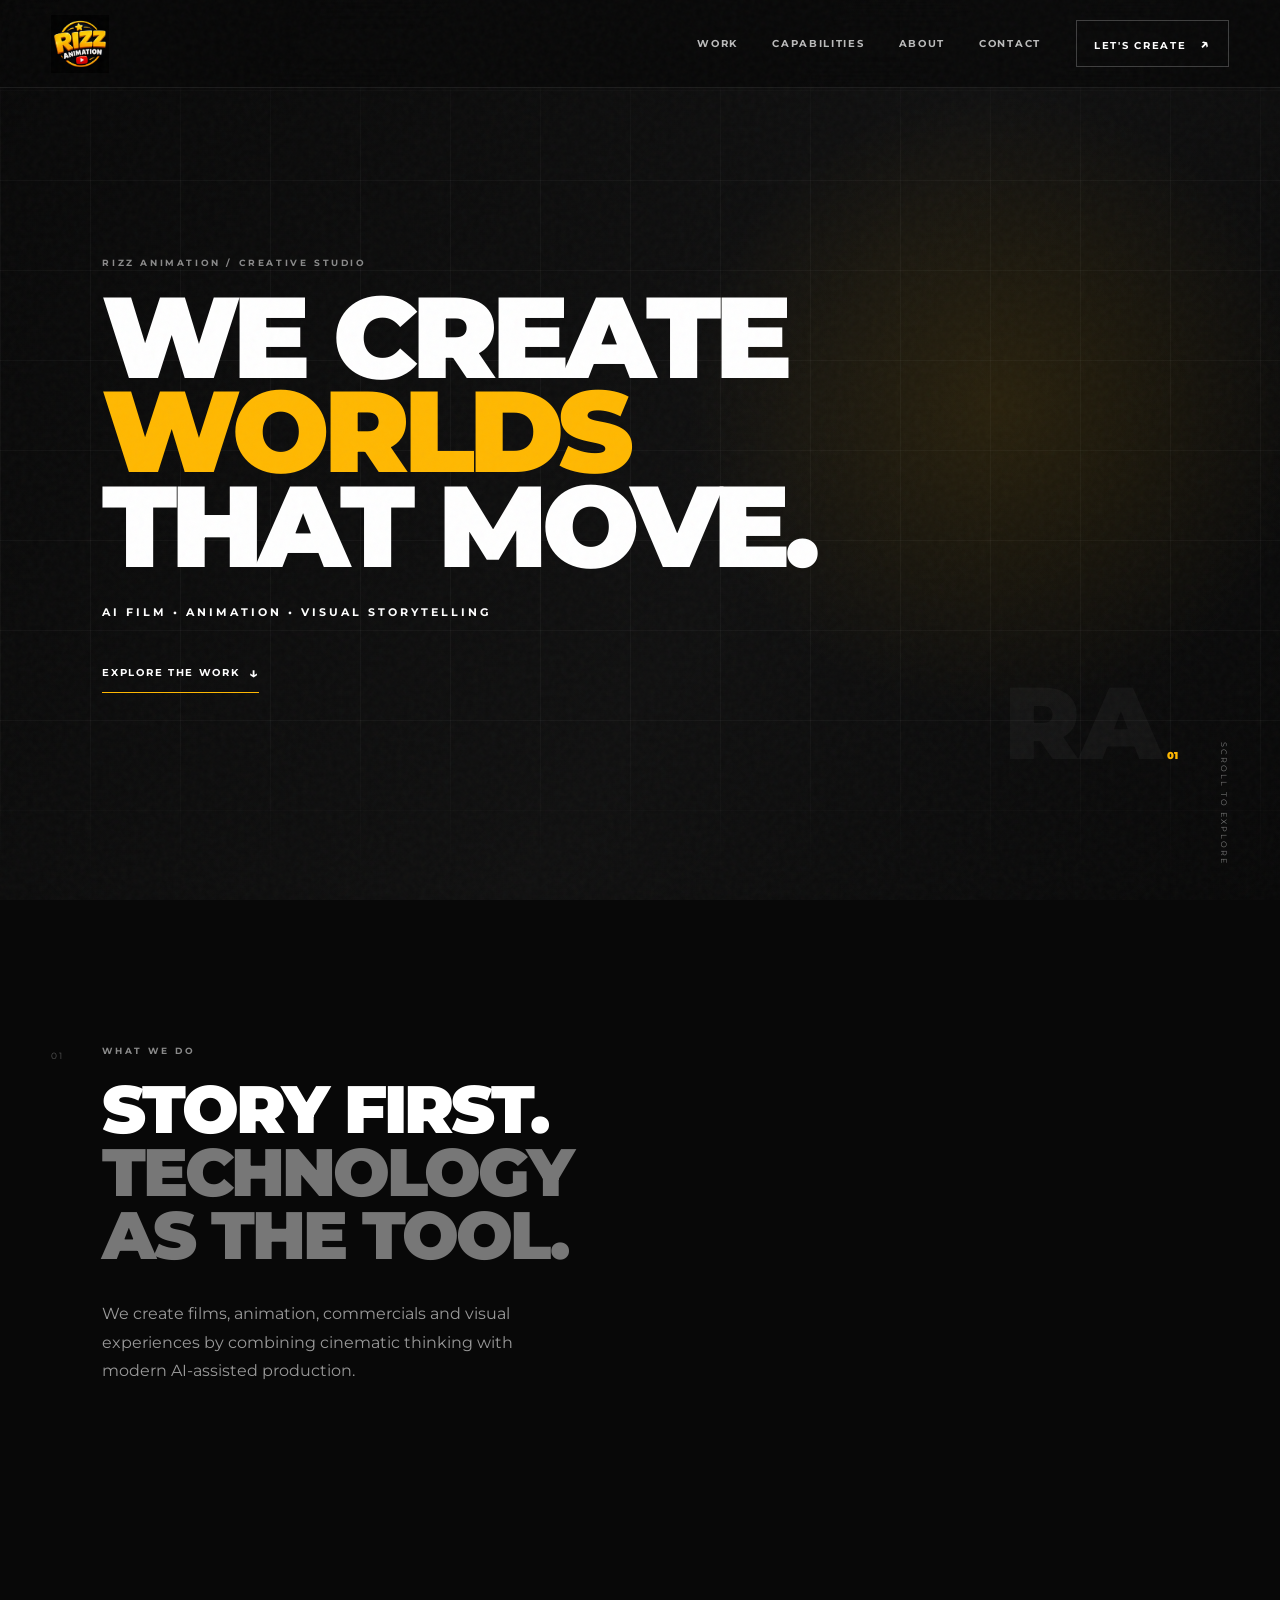
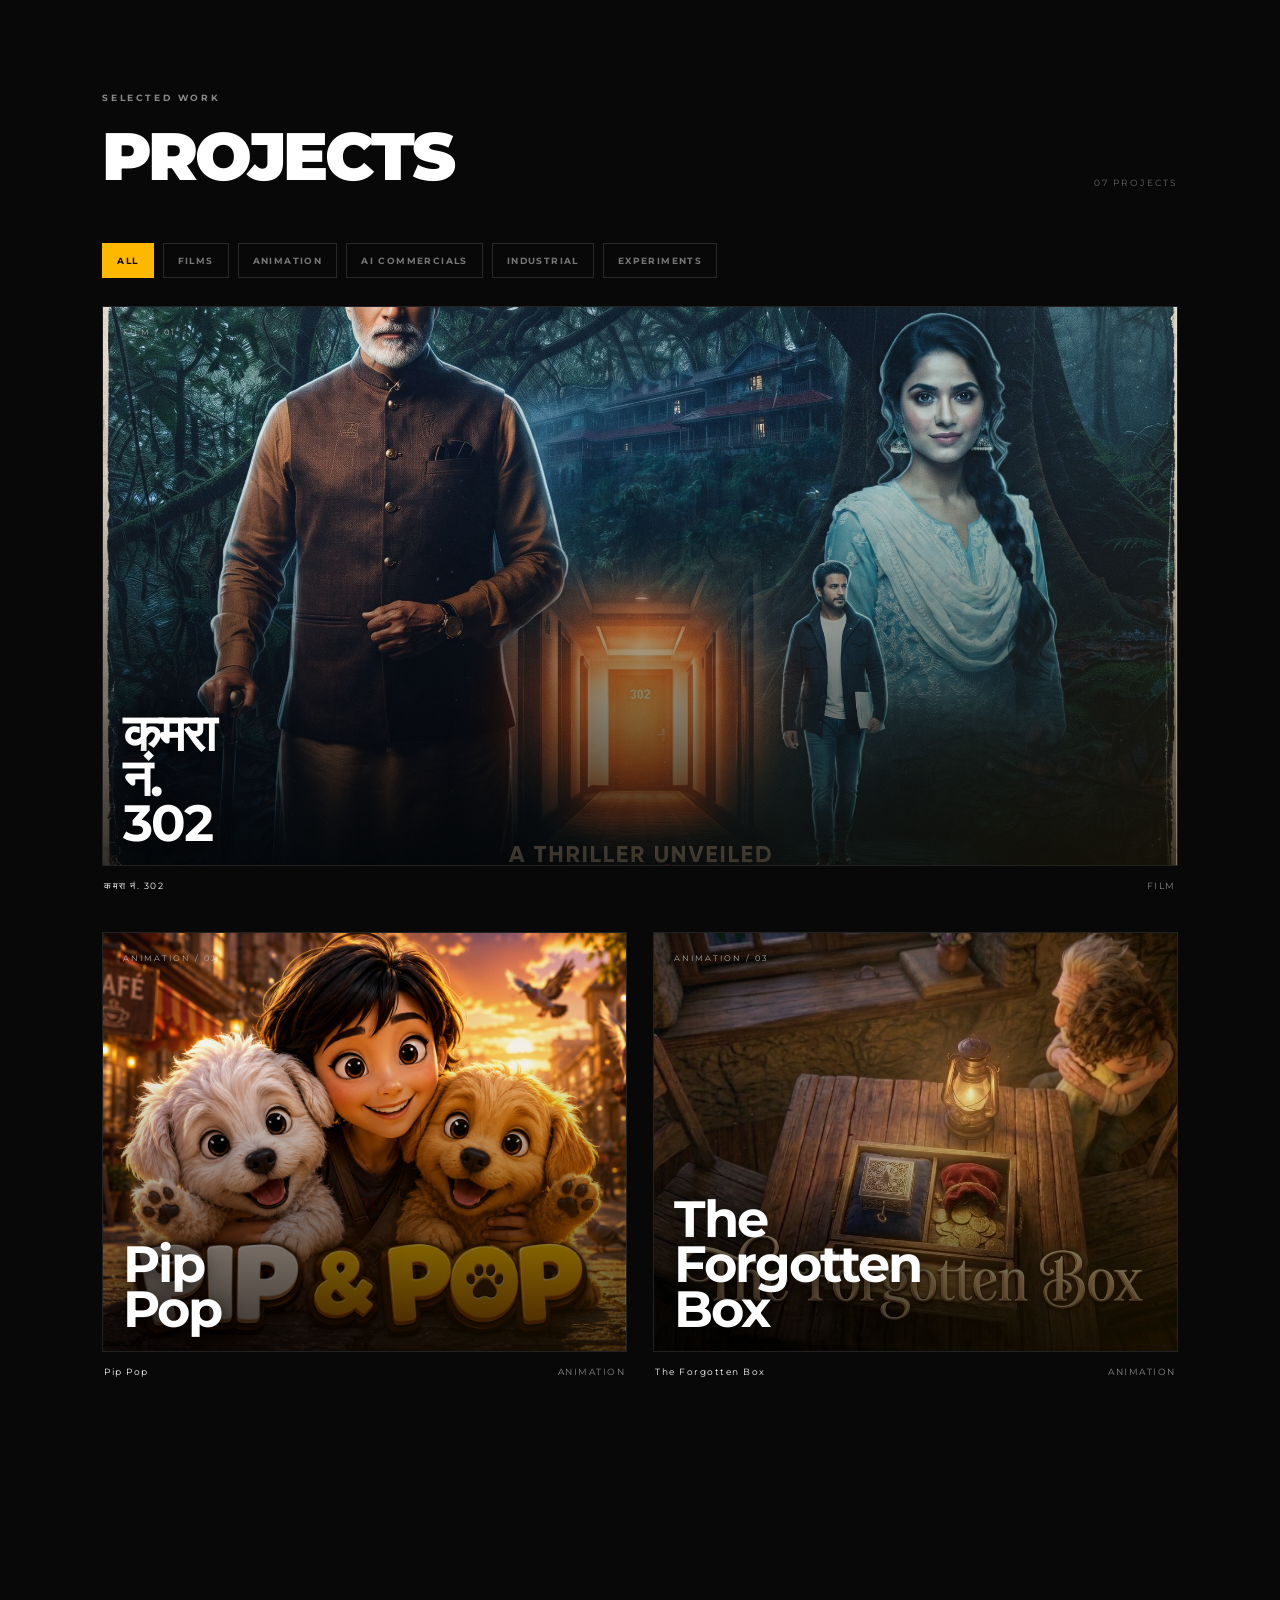
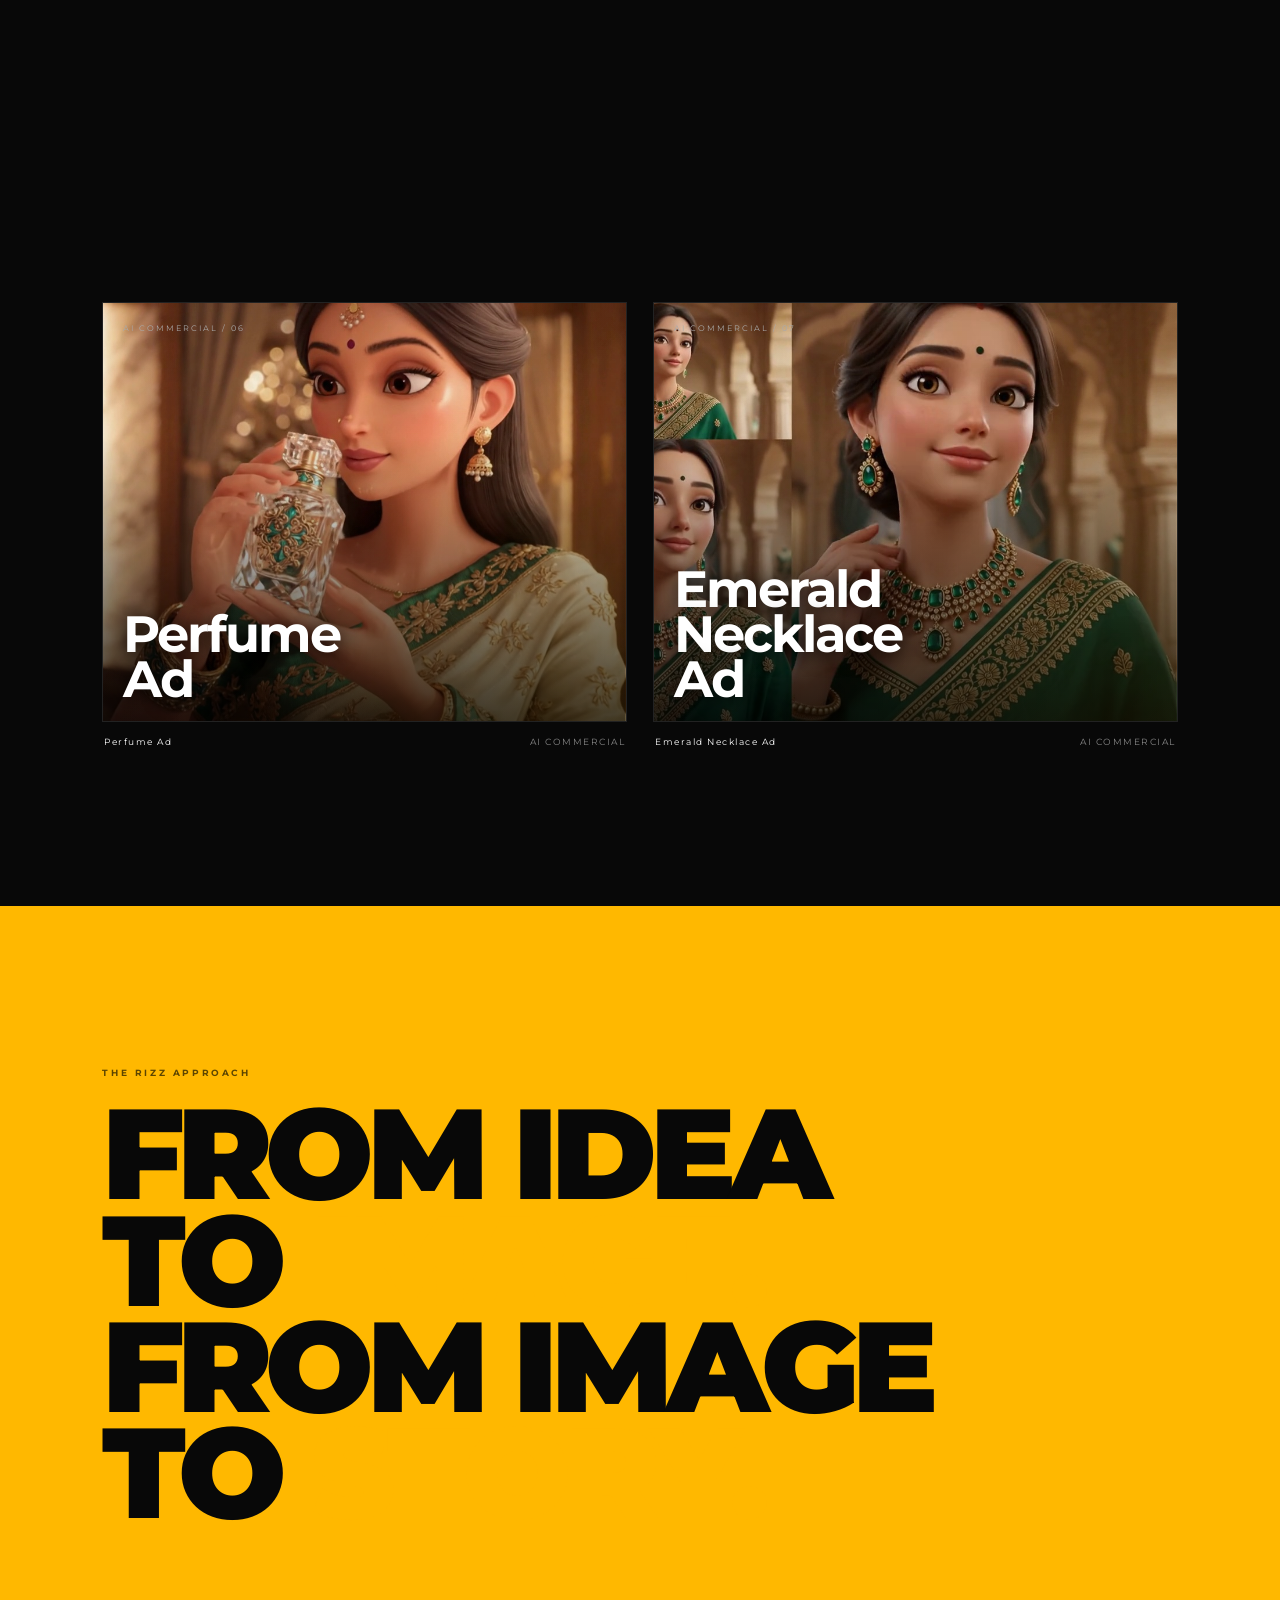
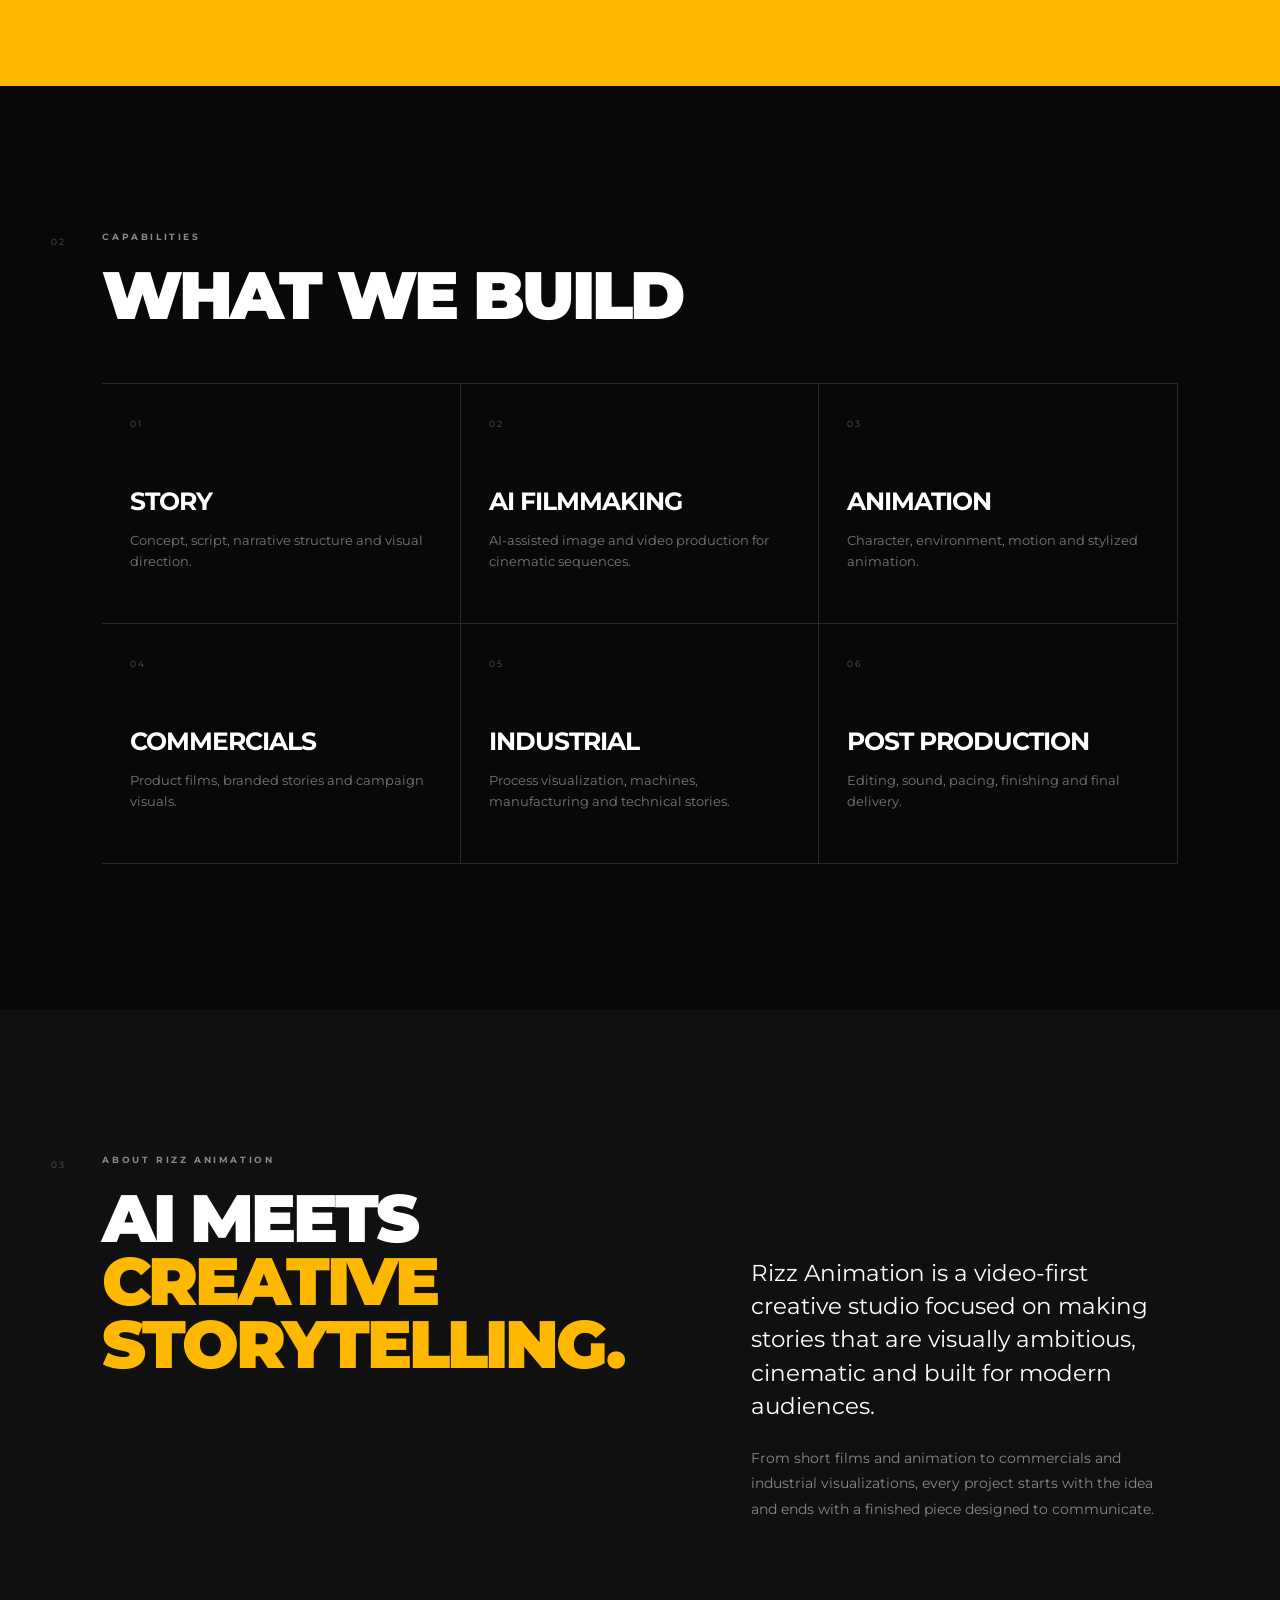
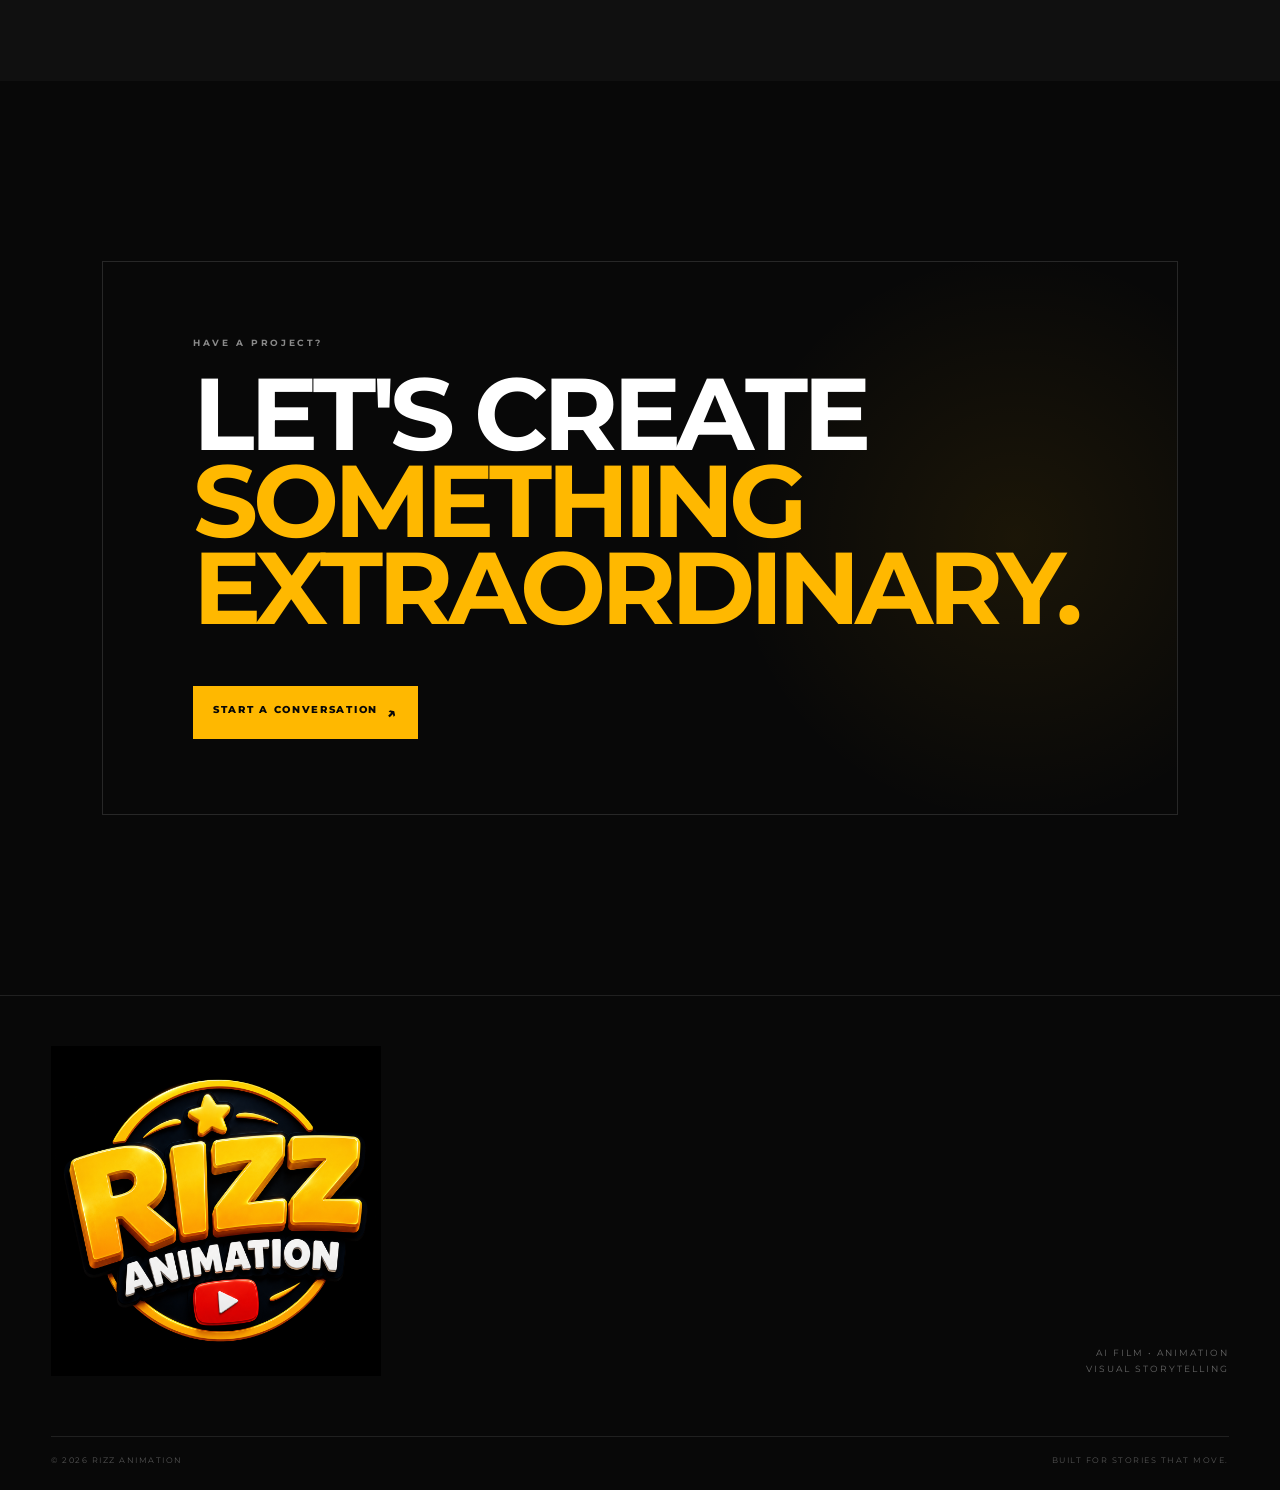
==== index.html @ f68e813f "Initial upload Initial upload" ====
<!DOCTYPE html>
<html lang="en">
<head>
  <meta charset="UTF-8">
  <meta name="viewport" content="width=device-width, initial-scale=1.0">
  <meta name="description" content="Rizz Animation — AI Film, Animation & Visual Storytelling.">
  <title>Rizz Animation — AI Film • Animation • Visual Storytelling</title>
  <link rel="preconnect" href="https://fonts.googleapis.com">
  <link rel="preconnect" href="https://fonts.gstatic.com" crossorigin>
  <link href="https://fonts.googleapis.com/css2?family=Montserrat:wght@400;500;600;700;800;900&display=swap" rel="stylesheet">
  <link rel="stylesheet" href="styles.css">
</head>
<body>
  <div class="noise"></div>
  <header class="site-header" id="siteHeader">
    <a class="brand" href="#top" aria-label="Rizz Animation home">
      <img src="assets/rizz-animation-logo.png" alt="Rizz Animation logo">
    </a>
    <nav class="desktop-nav">
      <a href="#work">WORK</a>
      <a href="#capabilities">CAPABILITIES</a>
      <a href="#about">ABOUT</a>
      <a href="#contact">CONTACT</a>
    </nav>
    <a class="header-cta" href="#contact">LET'S CREATE <span>↗</span></a>
    <button class="menu-toggle" aria-label="Open menu"><span></span><span></span></button>
  </header>

  <div class="mobile-menu">
    <a href="#work">WORK</a>
    <a href="#capabilities">CAPABILITIES</a>
    <a href="#about">ABOUT</a>
    <a href="#contact">CONTACT</a>
  </div>

  <main id="top">
    <section class="hero">
      <div class="hero-grid"></div>
      <div class="hero-copy reveal">
        <p class="eyebrow">RIZZ ANIMATION / CREATIVE STUDIO</p>
        <h1>WE CREATE<br><span>WORLDS</span><br>THAT MOVE.</h1>
        <p class="hero-sub">AI FILM • ANIMATION • VISUAL STORYTELLING</p>
        <a class="line-link" href="#work">EXPLORE THE WORK <span>↓</span></a>
      </div>
      <div class="hero-mark">RA<span>01</span></div>
      <div class="scroll-note">SCROLL TO EXPLORE</div>
    </section>

    <section class="intro section-pad">
      <div class="section-number">01</div>
      <div class="intro-content reveal">
        <p class="eyebrow">WHAT WE DO</p>
        <h2>STORY FIRST.<br><span>TECHNOLOGY AS THE TOOL.</span></h2>
        <p>We create films, animation, commercials and visual experiences by combining cinematic thinking with modern AI-assisted production.</p>
      </div>
    </section>

    <section class="work section-pad" id="work">
      <div class="section-heading reveal">
        <div>
          <p class="eyebrow">SELECTED WORK</p>
          <h2>PROJECTS</h2>
        </div>
        <span class="count" id="projectCount">PROJECTS</span>
      </div>

      <div class="filters" role="tablist">
        <button class="filter active" data-filter="all">ALL</button>
        <button class="filter" data-filter="films">FILMS</button>
        <button class="filter" data-filter="animation">ANIMATION</button>
        <button class="filter" data-filter="commercials">AI COMMERCIALS</button>
        <button class="filter" data-filter="industrial">INDUSTRIAL</button>
        <button class="filter" data-filter="experiments">EXPERIMENTS</button>
      </div>

      <div class="project-grid" id="projectGrid">
        <!-- Project cards are rendered here by script.js from data/projects.json -->
      </div>
    </section>

    <section class="statement">
      <div class="statement-inner reveal">
        <p class="eyebrow">THE RIZZ APPROACH</p>
        <h2>FROM IDEA<br>TO <span>IMAGE.</span><br>FROM IMAGE<br>TO <span>STORY.</span></h2>
      </div>
    </section>

    <section class="capabilities section-pad" id="capabilities">
      <div class="section-number">02</div>
      <div class="section-heading reveal">
        <div><p class="eyebrow">CAPABILITIES</p><h2>WHAT WE BUILD</h2></div>
      </div>
      <div class="cap-grid">
        <div class="cap reveal"><span>01</span><h3>STORY</h3><p>Concept, script, narrative structure and visual direction.</p></div>
        <div class="cap reveal"><span>02</span><h3>AI FILMMAKING</h3><p>AI-assisted image and video production for cinematic sequences.</p></div>
        <div class="cap reveal"><span>03</span><h3>ANIMATION</h3><p>Character, environment, motion and stylized animation.</p></div>
        <div class="cap reveal"><span>04</span><h3>COMMERCIALS</h3><p>Product films, branded stories and campaign visuals.</p></div>
        <div class="cap reveal"><span>05</span><h3>INDUSTRIAL</h3><p>Process visualization, machines, manufacturing and technical stories.</p></div>
        <div class="cap reveal"><span>06</span><h3>POST PRODUCTION</h3><p>Editing, sound, pacing, finishing and final delivery.</p></div>
      </div>
    </section>

    <section class="about section-pad" id="about">
      <div class="section-number">03</div>
      <div class="about-layout">
        <div class="about-title reveal"><p class="eyebrow">ABOUT RIZZ ANIMATION</p><h2>AI MEETS<br><span>CREATIVE<br>STORYTELLING.</span></h2></div>
        <div class="about-copy reveal">
          <p class="large">Rizz Animation is a video-first creative studio focused on making stories that are visually ambitious, cinematic and built for modern audiences.</p>
          <p>From short films and animation to commercials and industrial visualizations, every project starts with the idea and ends with a finished piece designed to communicate.</p>
        </div>
      </div>
    </section>

    <section class="contact section-pad" id="contact">
      <div class="contact-box reveal">
        <p class="eyebrow">HAVE A PROJECT?</p>
        <h2>LET'S CREATE<br><span>SOMETHING<br>EXTRAORDINARY.</span></h2>
        <a class="contact-button" href="mailto:hello@rizzanimation.com">START A CONVERSATION <span>↗</span></a>
      </div>
    </section>
  </main>

  <footer>
    <div class="footer-top">
      <img src="assets/rizz-animation-logo.png" alt="Rizz Animation">
      <div class="footer-tag">AI FILM • ANIMATION<br>VISUAL STORYTELLING</div>
    </div>
    <div class="footer-bottom"><span>© 2026 RIZZ ANIMATION</span><span>BUILT FOR STORIES THAT MOVE.</span></div>
  </footer>

  <div class="modal" aria-hidden="true">
    <div class="modal-backdrop"></div>
    <div class="modal-card">
      <button class="modal-close" aria-label="Close">×</button>
      <p class="eyebrow modal-type"></p>
      <h2 class="modal-title"></h2>
      <div class="modal-placeholder" id="modalPlaceholder"><span>PROJECT VIDEO / MEDIA</span><small>Replace this panel with the final project video or poster.</small></div>
      <div class="modal-video" id="modalVideo" style="display:none;aspect-ratio:16/8;"></div>
      <p class="modal-description" id="modalDescription">Project presentation space for synopsis, production details, capabilities demonstrated and behind-the-scenes material.</p>
    </div>
  </div>

  <script src="script.js"></script>
</body>
</html>
---- styles.css ----
*{box-sizing:border-box}html{scroll-behavior:smooth}body{margin:0;background:#080808;color:#fff;font-family:Montserrat,Arial,sans-serif;overflow-x:hidden}.noise{position:fixed;inset:0;pointer-events:none;z-index:50;opacity:.035;background-image:url("data:image/svg+xml,%3Csvg viewBox='0 0 180 180' xmlns='http://www.w3.org/2000/svg'%3E%3Cfilter id='n'%3E%3CfeTurbulence type='fractalNoise' baseFrequency='.85' numOctaves='4' stitchTiles='stitch'/%3E%3C/filter%3E%3Crect width='100%25' height='100%25' filter='url(%23n)'/%3E%3C/svg%3E")}.site-header{height:88px;position:fixed;top:0;left:0;right:0;z-index:40;display:flex;align-items:center;padding:0 4vw;border-bottom:1px solid rgba(255,255,255,.08);background:rgba(8,8,8,.72);backdrop-filter:blur(18px);transition:.35s}.site-header.scrolled{height:72px}.brand{height:62px;display:flex;align-items:center}.brand img{height:58px;width:auto;display:block;object-fit:contain}.desktop-nav{display:flex;gap:34px;margin-left:auto;margin-right:35px}.desktop-nav a,.header-cta,.line-link{color:#fff;text-decoration:none;font-size:10px;font-weight:700;letter-spacing:1.7px}.desktop-nav a{opacity:.72;transition:.2s}.desktop-nav a:hover{opacity:1;color:#ffb800}.header-cta{border:1px solid rgba(255,255,255,.22);padding:13px 17px;transition:.25s}.header-cta:hover{background:#ffb800;color:#080808;border-color:#ffb800}.header-cta span,.line-link span,.contact-button span{font-size:15px;margin-left:9px}.menu-toggle{display:none;background:none;border:0}.mobile-menu{display:none}.hero{height:100vh;min-height:700px;position:relative;display:flex;align-items:center;padding:110px 8vw 60px;overflow:hidden;background:radial-gradient(circle at 78% 45%,rgba(255,184,0,.11),transparent 28%),linear-gradient(120deg,#080808 0%,#101010 58%,#080808 100%)}.hero-grid{position:absolute;inset:0;background:linear-gradient(rgba(255,255,255,.035) 1px,transparent 1px),linear-gradient(90deg,rgba(255,255,255,.035) 1px,transparent 1px);background-size:90px 90px;mask-image:linear-gradient(to bottom,transparent,black 20%,black 80%,transparent)}.hero-copy{position:relative;z-index:2;max-width:900px}.eyebrow{font-size:9px;letter-spacing:2.6px;color:#8a8a8a;font-weight:700;margin:0 0 22px}.hero h1{font-size:clamp(58px,9vw,150px);line-height:.82;letter-spacing:-6px;margin:0;font-weight:900}.hero h1 span,.statement h2 span,.about h2 span,.contact h2 span{color:#ffb800}.hero-sub{font-size:11px;letter-spacing:3px;font-weight:700;margin:32px 0 42px}.line-link{display:inline-flex;align-items:center;border-bottom:1px solid #ffb800;padding-bottom:10px}.hero-mark{position:absolute;right:8vw;bottom:14vh;font-size:8vw;font-weight:900;color:rgba(255,255,255,.04);line-height:1}.hero-mark span{font-size:10px;color:#ffb800;margin-left:5px}.scroll-note{position:absolute;right:4vw;bottom:35px;writing-mode:vertical-rl;font-size:8px;letter-spacing:2px;color:#777}.section-pad{padding:145px 8vw;position:relative}.section-number{position:absolute;left:4vw;top:150px;font-size:9px;letter-spacing:2px;color:#555}.intro{display:grid;grid-template-columns:1fr 4fr;min-height:540px;align-items:center}.intro-content{max-width:950px}.intro h2,.section-heading h2,.about h2{font-size:clamp(38px,5.2vw,82px);line-height:.95;letter-spacing:-3px;margin:0;font-weight:900}.intro h2 span{color:#777}.intro-content>p:last-child{max-width:650px;color:#999;font-size:16px;line-height:1.8;margin-top:32px}.section-heading{display:flex;align-items:flex-end;justify-content:space-between;margin-bottom:55px}.count{font-size:9px;letter-spacing:2px;color:#666}.filters{display:flex;gap:9px;flex-wrap:wrap;margin-bottom:28px}.filter{font:700 9px Montserrat;border:1px solid #292929;background:transparent;color:#777;padding:11px 14px;letter-spacing:1.4px;cursor:pointer;transition:.2s}.filter:hover,.filter.active{color:#080808;background:#ffb800;border-color:#ffb800}.project-grid{display:grid;grid-template-columns:repeat(12,1fr);gap:26px}.project-card{grid-column:span 6;cursor:pointer}.project-card.featured{grid-column:span 12}.project-card.hidden{display:none}.project-art{height:420px;position:relative;overflow:hidden;display:flex;flex-direction:column;justify-content:space-between;padding:20px;background:#161616;border:1px solid #222;transition:transform .5s,border-color .3s}.featured .project-art{height:560px}.project-card:hover .project-art{transform:scale(.985);border-color:#ffb800}.project-art:after{content:"";position:absolute;inset:0;background:linear-gradient(120deg,rgba(255,255,255,.04),transparent 40%,rgba(255,184,0,.08));pointer-events:none}.project-art span{font-size:8px;letter-spacing:2px;color:#aaa;position:relative;z-index:2}.project-art b{font-size:clamp(27px,4vw,62px);line-height:.88;letter-spacing:-2px;position:relative;z-index:2;max-width:70%}.art-room{background:radial-gradient(circle at 50% 45%,#5c4a38 0 9%,transparent 10%),linear-gradient(135deg,#0b0b0b,#2a211a 45%,#090909)}.art-pip{background:radial-gradient(circle at 55% 48%,#ffb800 0 11%,#5b4300 12% 18%,transparent 19%),linear-gradient(140deg,#101010,#303030)}.art-box{background:linear-gradient(145deg,#101010,#33281c 52%,#090909)}.art-fressco{background:radial-gradient(circle at 60% 42%,#f1e4bd 0 18%,#7b6846 19% 21%,transparent 22%),linear-gradient(135deg,#201a13,#6e5630)}.art-trade{background:linear-gradient(135deg,#0b0b0b 30%,#18333a 60%,#0a0a0a);}.art-rail{background:linear-gradient(155deg,#111,#55412b 48%,#0a0a0a)}.art-machine{background:radial-gradient(circle at 62% 50%,#8d8d8d 0 8%,#2c2c2c 9% 19%,transparent 20%),linear-gradient(135deg,#090909,#343434)}.project-meta{display:flex;justify-content:space-between;padding:14px 2px;font-size:9px;letter-spacing:1.5px;color:#888}.project-meta span:first-child{color:#fff}.statement{min-height:780px;padding:160px 8vw;display:flex;align-items:center;background:#ffb800;color:#080808}.statement .eyebrow{color:#5c4500}.statement h2{font-size:clamp(54px,10vw,150px);line-height:.83;letter-spacing:-7px;margin:0;font-weight:900}.cap-grid{display:grid;grid-template-columns:repeat(3,1fr);border-top:1px solid #292929}.cap{min-height:240px;padding:28px;border-right:1px solid #292929;border-bottom:1px solid #292929}.cap span{font-size:9px;color:#555;letter-spacing:2px}.cap h3{font-size:25px;margin:55px 0 14px;letter-spacing:-1px}.cap p{color:#777;line-height:1.65;font-size:13px;max-width:300px}.about{background:#101010}.about-layout{display:grid;grid-template-columns:1fr 1fr;gap:10vw}.about-title h2{margin-top:0}.about-copy{padding-top:80px;max-width:580px}.about-copy p{color:#888;line-height:1.8;font-size:14px}.about-copy .large{color:#fff;font-size:23px;line-height:1.45}.contact{padding-top:180px;padding-bottom:180px}.contact-box{border:1px solid #272727;padding:75px 7vw;position:relative;overflow:hidden;background:radial-gradient(circle at 85% 50%,rgba(255,184,0,.08),transparent 30%)}.contact h2{font-size:clamp(50px,8vw,120px);line-height:.85;letter-spacing:-5px;margin:0 0 55px}.contact-button{display:inline-flex;color:#080808;background:#ffb800;text-decoration:none;padding:17px 20px;font-size:10px;font-weight:800;letter-spacing:1.7px}.contact-button:hover{background:#fff}footer{padding:50px 4vw 25px;border-top:1px solid #202020}.footer-top{display:flex;justify-content:space-between;align-items:flex-end;padding-bottom:60px}.footer-top img{width:min(330px,50vw);height:auto}.footer-tag{font-size:9px;line-height:1.7;letter-spacing:2px;color:#666;text-align:right}.footer-bottom{display:flex;justify-content:space-between;border-top:1px solid #202020;padding-top:18px;color:#555;font-size:8px;letter-spacing:1.5px}.modal{position:fixed;inset:0;z-index:100;display:none;align-items:center;justify-content:center;padding:5vw}.modal.open{display:flex}.modal-backdrop{position:absolute;inset:0;background:rgba(0,0,0,.88);backdrop-filter:blur(10px)}.modal-card{position:relative;z-index:2;background:#101010;border:1px solid #2b2b2b;width:min(1000px,94vw);max-height:90vh;overflow:auto;padding:45px}.modal-close{position:absolute;right:20px;top:15px;background:none;border:0;color:#fff;font-size:32px;cursor:pointer}.modal-title{font-size:clamp(35px,5vw,70px);letter-spacing:-3px;margin:0 0 25px}.modal-placeholder{aspect-ratio:16/8;background:linear-gradient(135deg,#171717,#252016);display:flex;align-items:center;justify-content:center;flex-direction:column;color:#ffb800;letter-spacing:2px;font-size:11px}.modal-placeholder small{color:#777;margin-top:10px;letter-spacing:0}.modal-description{color:#888;line-height:1.7;max-width:700px}.reveal{opacity:0;transform:translateY(24px);transition:opacity .7s ease,transform .7s ease}.reveal.visible{opacity:1;transform:none}@media(max-width:900px){.desktop-nav,.header-cta{display:none}.menu-toggle{display:flex;flex-direction:column;gap:6px;margin-left:auto}.menu-toggle span{width:26px;height:1px;background:#fff}.mobile-menu{position:fixed;inset:72px 0 auto;z-index:39;background:#080808;border-bottom:1px solid #222;padding:25px 8vw;display:none;flex-direction:column;gap:22px}.mobile-menu.open{display:flex}.mobile-menu a{color:#fff;text-decoration:none;font-size:13px;font-weight:700;letter-spacing:2px}.brand{height:58px}.brand img{height:52px}.hero{min-height:680px;padding:120px 8vw 70px}.hero h1{letter-spacing:-3px}.hero-mark{right:7vw}.section-pad{padding:105px 8vw}.section-number{display:none}.intro{display:block;min-height:420px}.intro-content{padding-top:20px}.project-card,.project-card.featured{grid-column:span 12}.project-art,.featured .project-art{height:420px}.cap-grid{grid-template-columns:1fr 1fr}.about-layout{grid-template-columns:1fr;gap:30px}.about-copy{padding-top:0}.statement{min-height:550px;padding:110px 8vw}.statement h2{letter-spacing:-4px}.contact-box{padding:55px 7vw}}@media(max-width:560px){.site-header{height:72px;padding:0 5vw}.brand img{height:47px}.hero{min-height:650px;padding-left:7vw;padding-right:7vw}.hero h1{font-size:17vw}.hero-sub{font-size:8px;line-height:1.6;letter-spacing:2px}.scroll-note{display:none}.section-pad{padding:85px 7vw}.intro h2,.section-heading h2,.about h2{letter-spacing:-2px}.filters{gap:6px}.filter{padding:9px 10px;font-size:8px}.project-art,.featured .project-art{height:330px;padding:16px}.project-art b{font-size:38px}.cap-grid{grid-template-columns:1fr}.cap{min-height:190px}.cap h3{margin-top:35px}.statement{min-height:430px;padding:90px 7vw}.statement h2{font-size:14vw;letter-spacing:-3px}.contact{padding-top:100px;padding-bottom:100px}.contact-box{padding:45px 7vw}.contact h2{font-size:13vw;letter-spacing:-3px}.footer-top{display:block}.footer-tag{text-align:left;margin-top:35px}.footer-bottom{display:block;line-height:2}.modal-card{padding:32px 22px}.modal-placeholder{aspect-ratio:4/3}}

/* REAL PORTFOLIO THUMBNAILS */
.project-art.real-art{
  background-image:linear-gradient(to bottom,rgba(0,0,0,.04) 32%,rgba(0,0,0,.78) 100%),var(--thumb);
  background-size:cover;
  background-position:center;
}
.project-art.real-art b{text-shadow:0 3px 20px rgba(0,0,0,.9)}
.project-art.real-art:after{
  background:linear-gradient(120deg,rgba(255,255,255,.03),transparent 45%,rgba(255,184,0,.07));
}
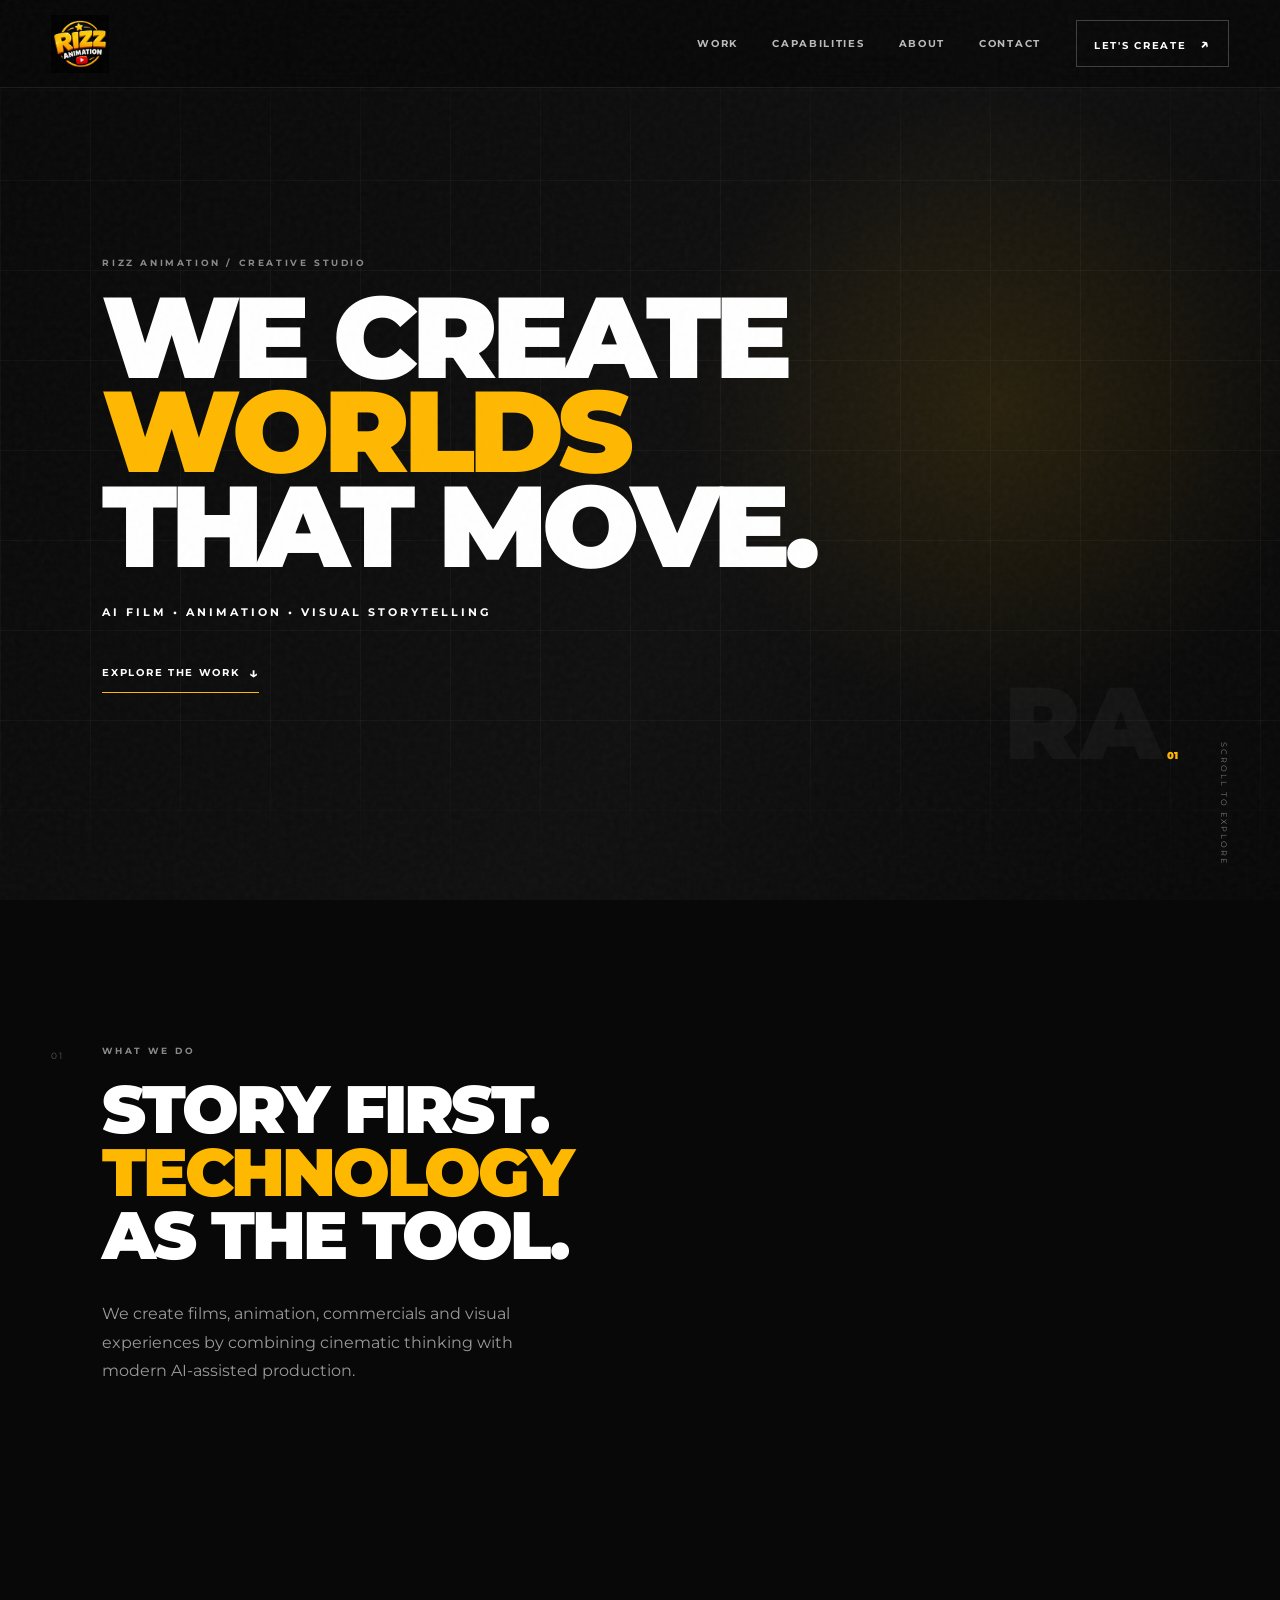
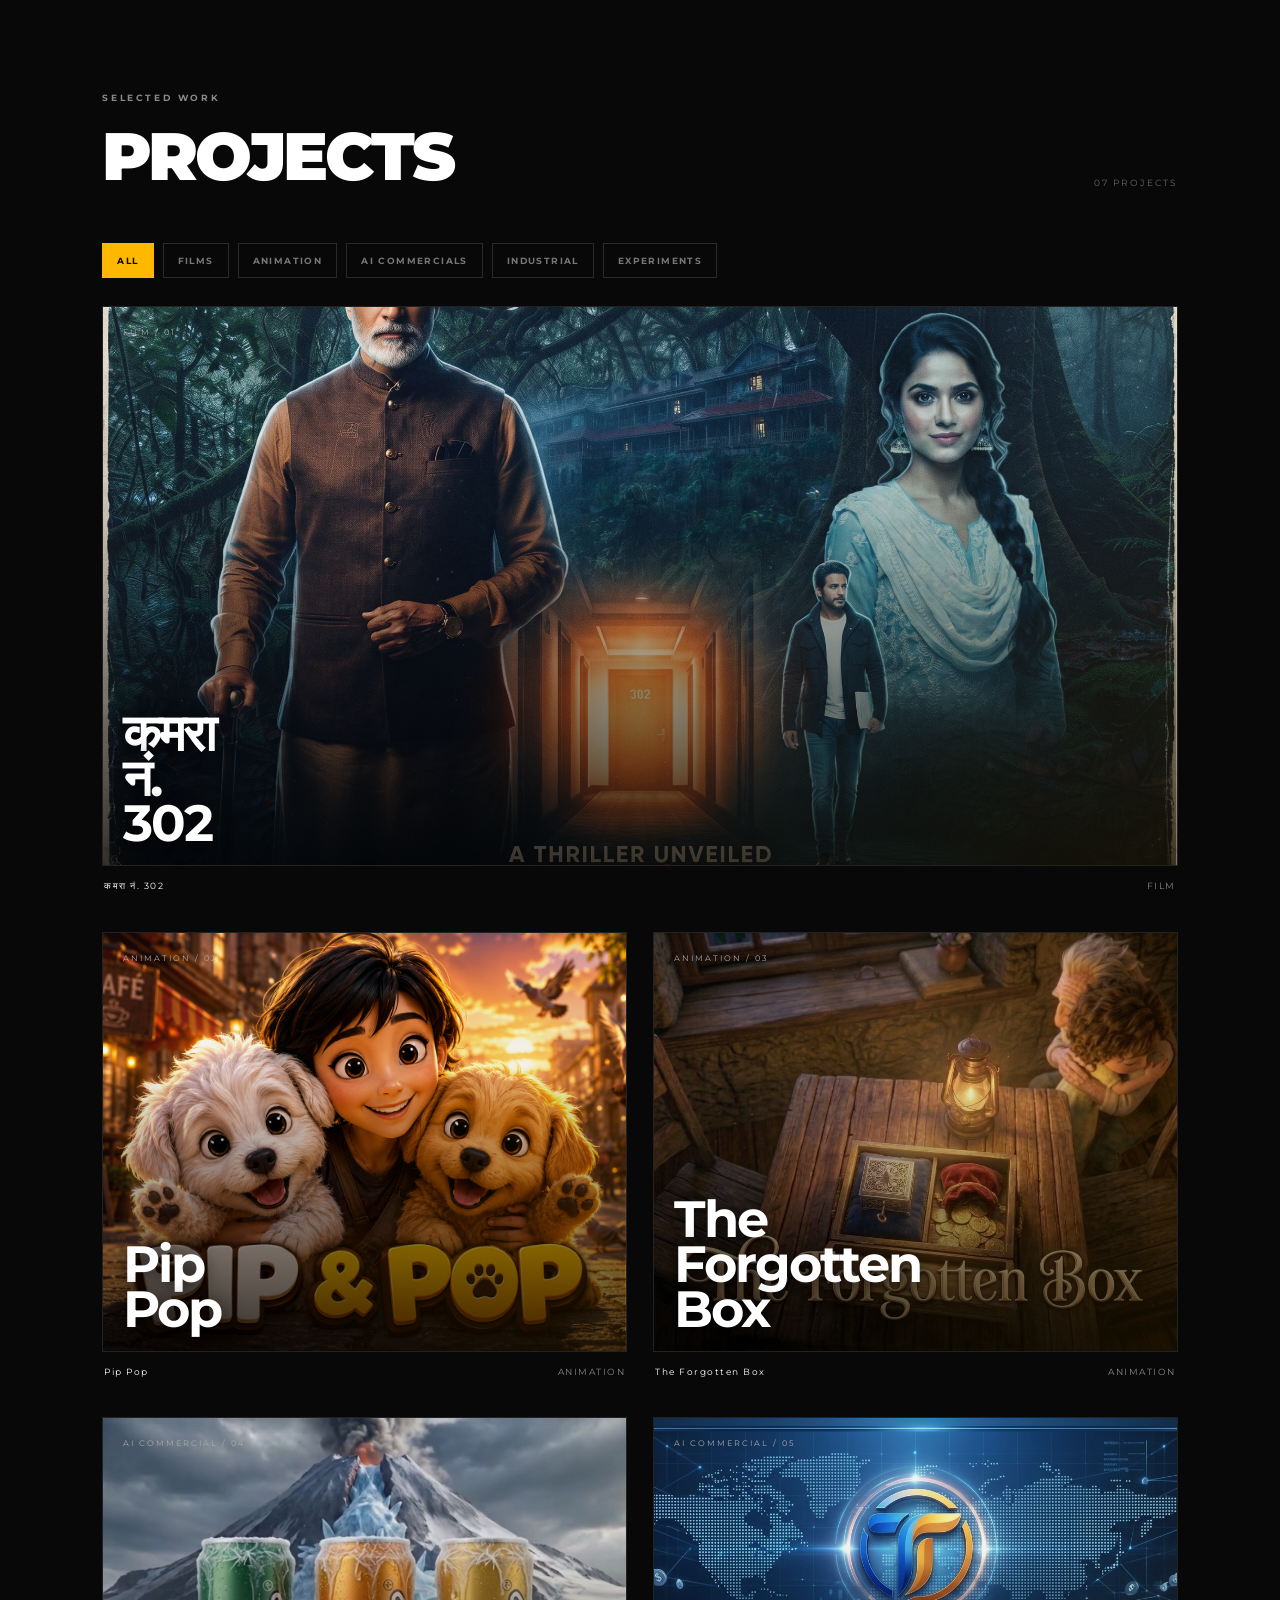
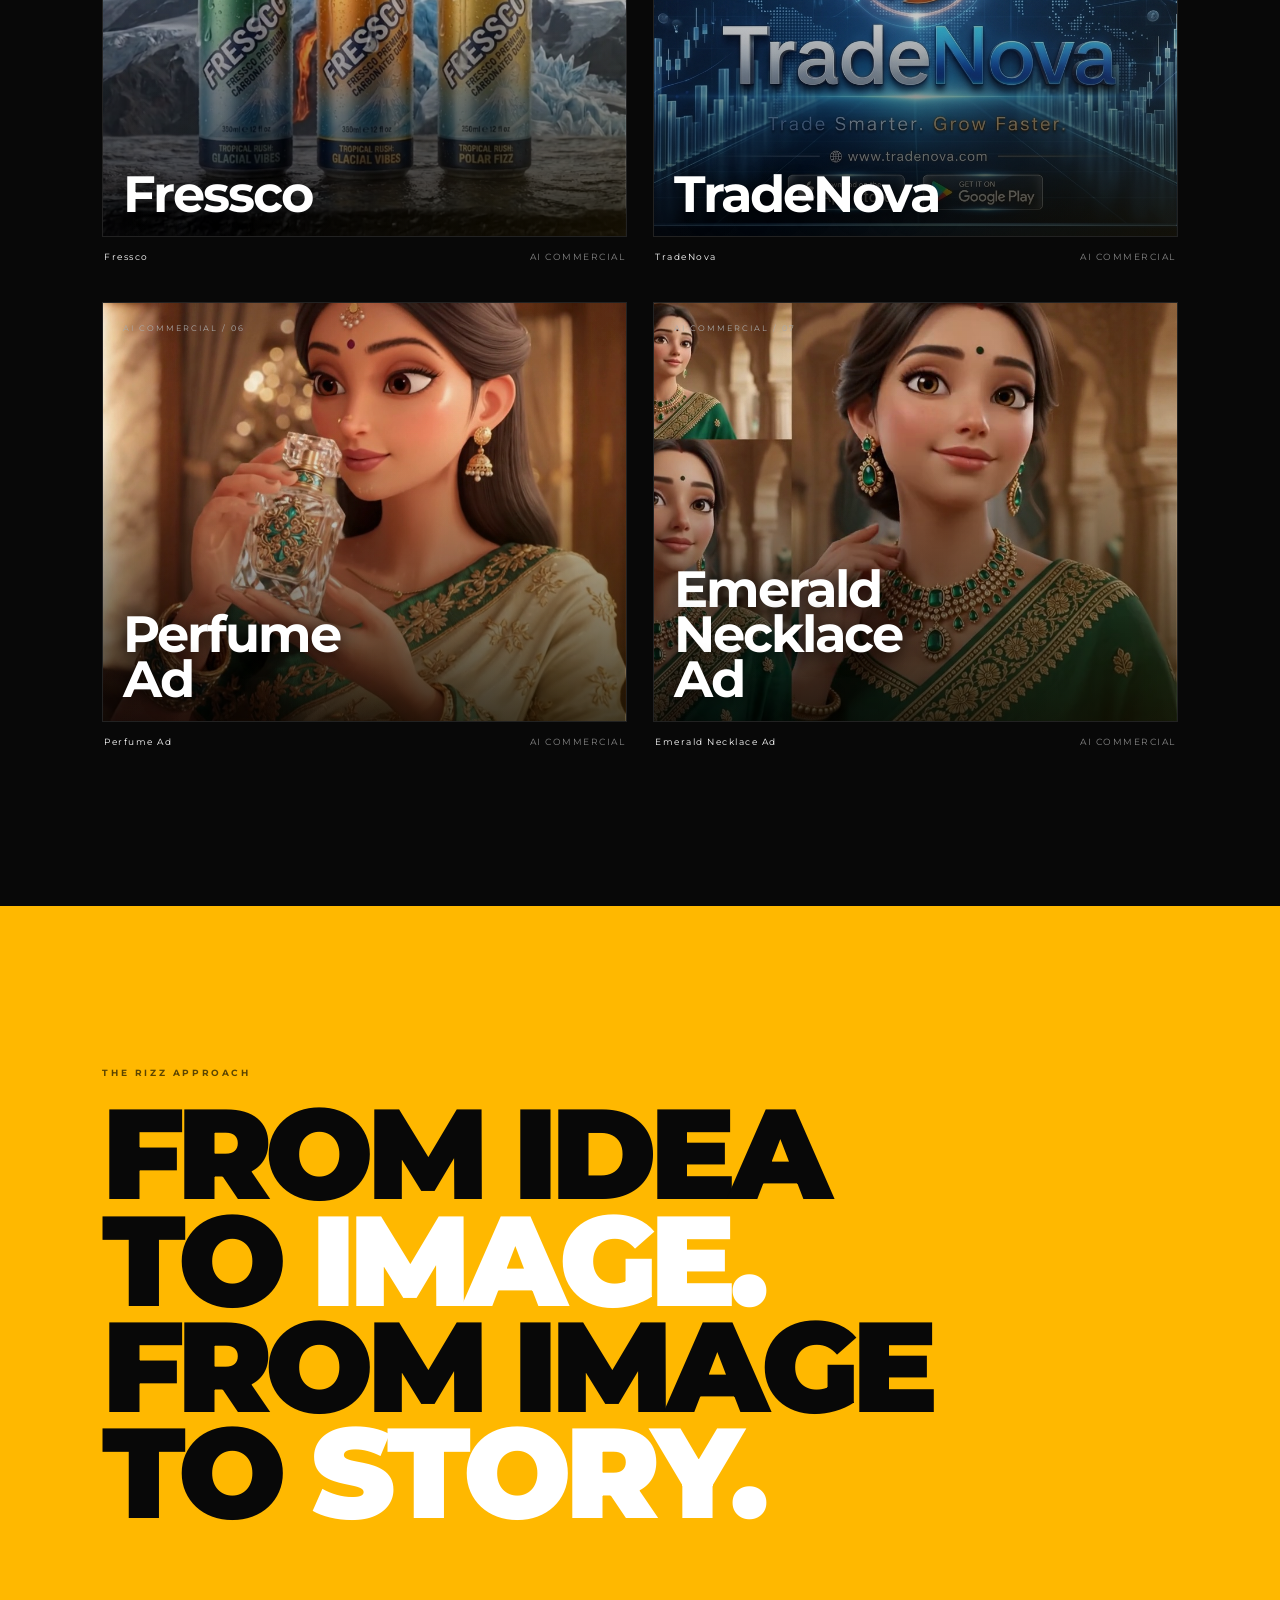
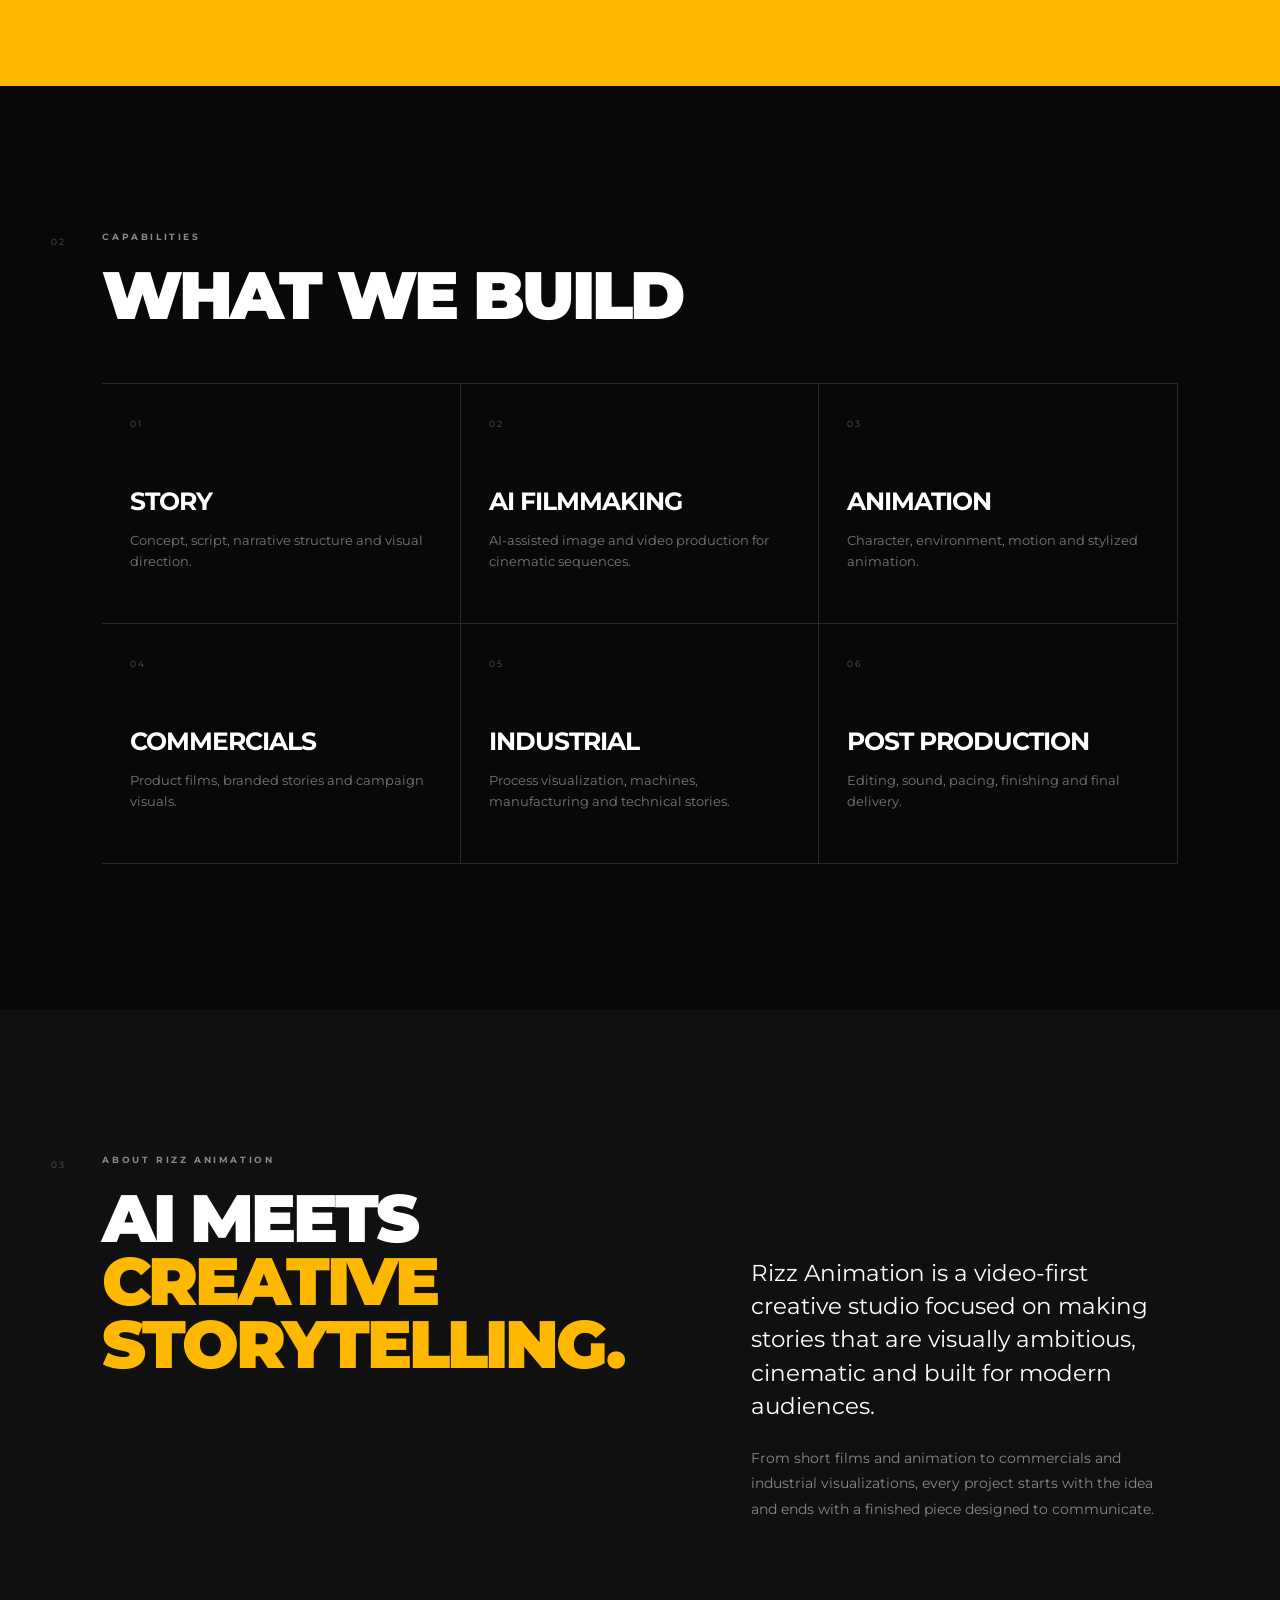
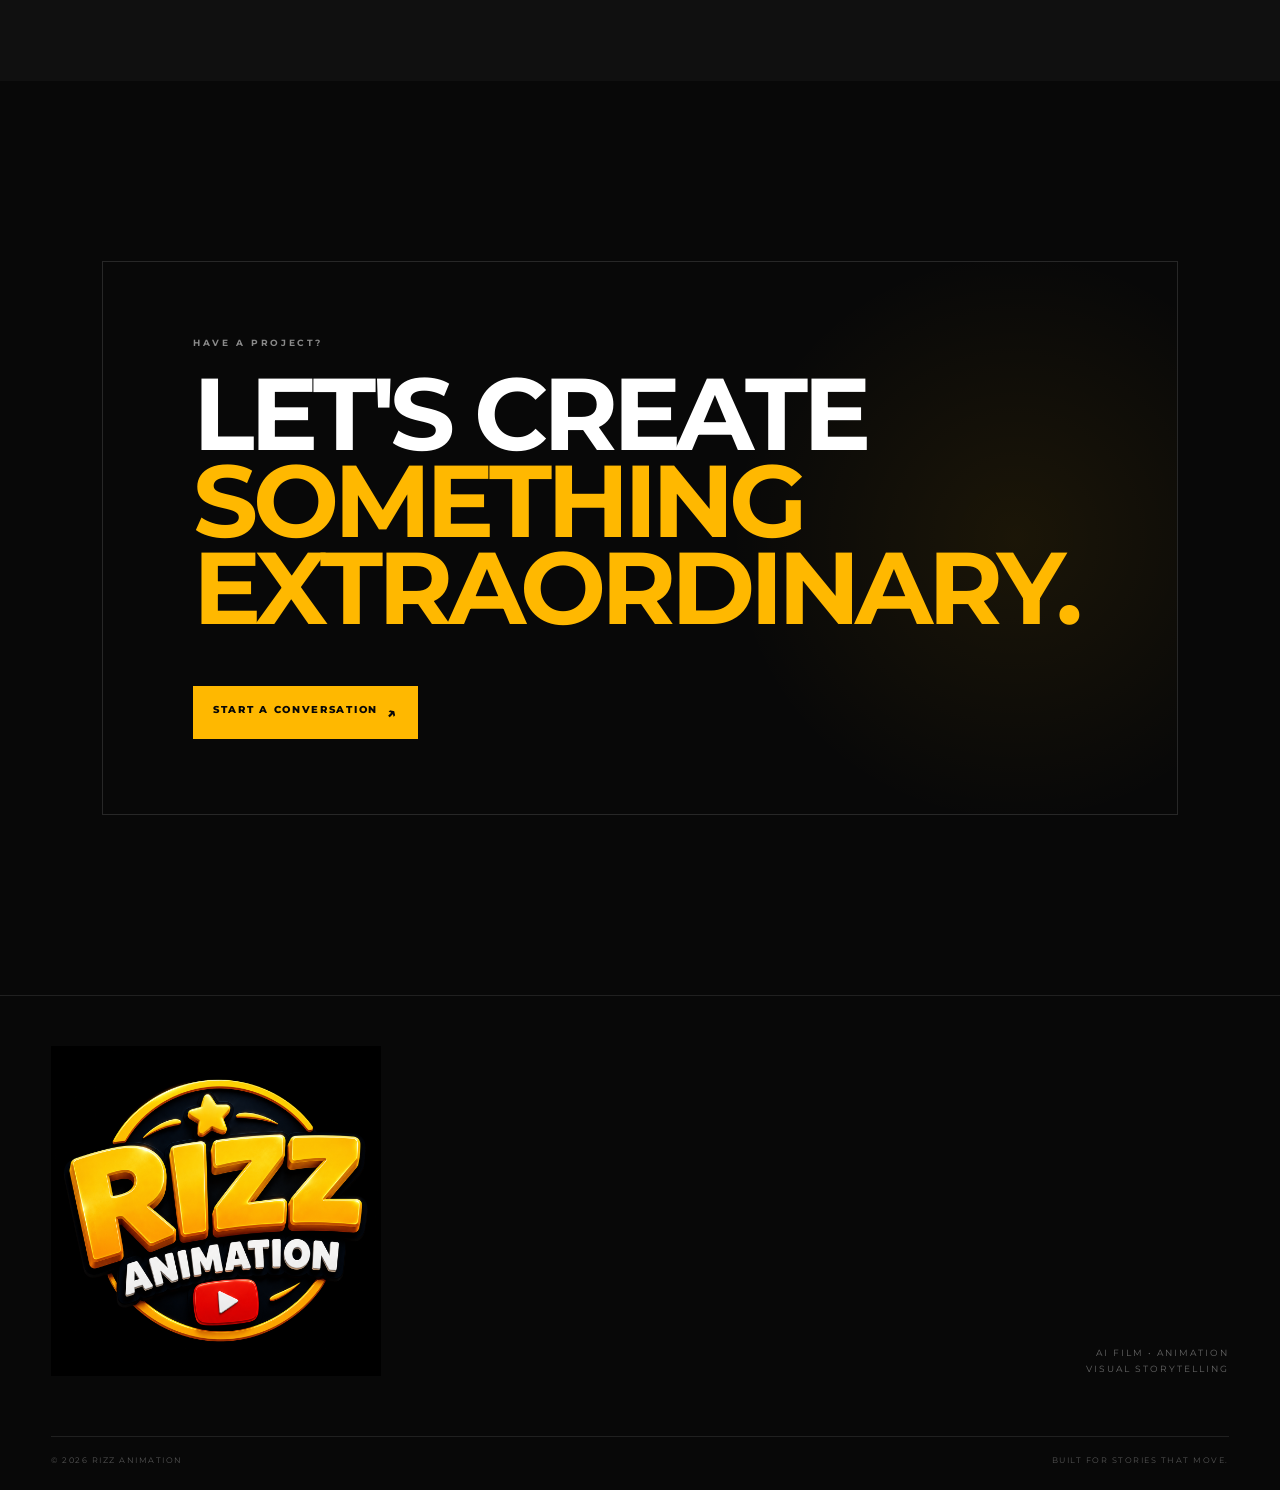
==== commit 95397067: "REV-04" ====
--- a/index.html
+++ b/index.html
@@ -50,7 +50,7 @@
       <div class="section-number">01</div>
       <div class="intro-content reveal">
         <p class="eyebrow">WHAT WE DO</p>
-        <h2>STORY FIRST.<br><span>TECHNOLOGY AS THE TOOL.</span></h2>
+        <h2>STORY FIRST.<br><span>TECHNOLOGY</span> AS THE TOOL.</h2>
         <p>We create films, animation, commercials and visual experiences by combining cinematic thinking with modern AI-assisted production.</p>
       </div>
     </section>
@@ -141,5 +141,18 @@
   </div>
 
   <script src="script.js"></script>
+  <!-- Netlify Identity: catches password-recovery/invite links that land here and sends them to /admin to finish -->
+  <script src="https://identity.netlify.com/v1/netlify-identity-widget.js"></script>
+  <script>
+    if (window.netlifyIdentity) {
+      window.netlifyIdentity.on("init", user => {
+        // If this page loaded because of a recovery/invite/confirmation link,
+        // the widget auto-opens its modal. Once that flow completes, send them to /admin.
+        window.netlifyIdentity.on("login", () => {
+          document.location.href = "/admin/";
+        });
+      });
+    }
+  </script>
 </body>
 </html>
--- a/styles.css
+++ b/styles.css
@@ -1,4 +1,5 @@
-*{box-sizing:border-box}html{scroll-behavior:smooth}body{margin:0;background:#080808;color:#fff;font-family:Montserrat,Arial,sans-serif;overflow-x:hidden}.noise{position:fixed;inset:0;pointer-events:none;z-index:50;opacity:.035;background-image:url("data:image/svg+xml,%3Csvg viewBox='0 0 180 180' xmlns='http://www.w3.org/2000/svg'%3E%3Cfilter id='n'%3E%3CfeTurbulence type='fractalNoise' baseFrequency='.85' numOctaves='4' stitchTiles='stitch'/%3E%3C/filter%3E%3Crect width='100%25' height='100%25' filter='url(%23n)'/%3E%3C/svg%3E")}.site-header{height:88px;position:fixed;top:0;left:0;right:0;z-index:40;display:flex;align-items:center;padding:0 4vw;border-bottom:1px solid rgba(255,255,255,.08);background:rgba(8,8,8,.72);backdrop-filter:blur(18px);transition:.35s}.site-header.scrolled{height:72px}.brand{height:62px;display:flex;align-items:center}.brand img{height:58px;width:auto;display:block;object-fit:contain}.desktop-nav{display:flex;gap:34px;margin-left:auto;margin-right:35px}.desktop-nav a,.header-cta,.line-link{color:#fff;text-decoration:none;font-size:10px;font-weight:700;letter-spacing:1.7px}.desktop-nav a{opacity:.72;transition:.2s}.desktop-nav a:hover{opacity:1;color:#ffb800}.header-cta{border:1px solid rgba(255,255,255,.22);padding:13px 17px;transition:.25s}.header-cta:hover{background:#ffb800;color:#080808;border-color:#ffb800}.header-cta span,.line-link span,.contact-button span{font-size:15px;margin-left:9px}.menu-toggle{display:none;background:none;border:0}.mobile-menu{display:none}.hero{height:100vh;min-height:700px;position:relative;display:flex;align-items:center;padding:110px 8vw 60px;overflow:hidden;background:radial-gradient(circle at 78% 45%,rgba(255,184,0,.11),transparent 28%),linear-gradient(120deg,#080808 0%,#101010 58%,#080808 100%)}.hero-grid{position:absolute;inset:0;background:linear-gradient(rgba(255,255,255,.035) 1px,transparent 1px),linear-gradient(90deg,rgba(255,255,255,.035) 1px,transparent 1px);background-size:90px 90px;mask-image:linear-gradient(to bottom,transparent,black 20%,black 80%,transparent)}.hero-copy{position:relative;z-index:2;max-width:900px}.eyebrow{font-size:9px;letter-spacing:2.6px;color:#8a8a8a;font-weight:700;margin:0 0 22px}.hero h1{font-size:clamp(58px,9vw,150px);line-height:.82;letter-spacing:-6px;margin:0;font-weight:900}.hero h1 span,.statement h2 span,.about h2 span,.contact h2 span{color:#ffb800}.hero-sub{font-size:11px;letter-spacing:3px;font-weight:700;margin:32px 0 42px}.line-link{display:inline-flex;align-items:center;border-bottom:1px solid #ffb800;padding-bottom:10px}.hero-mark{position:absolute;right:8vw;bottom:14vh;font-size:8vw;font-weight:900;color:rgba(255,255,255,.04);line-height:1}.hero-mark span{font-size:10px;color:#ffb800;margin-left:5px}.scroll-note{position:absolute;right:4vw;bottom:35px;writing-mode:vertical-rl;font-size:8px;letter-spacing:2px;color:#777}.section-pad{padding:145px 8vw;position:relative}.section-number{position:absolute;left:4vw;top:150px;font-size:9px;letter-spacing:2px;color:#555}.intro{display:grid;grid-template-columns:1fr 4fr;min-height:540px;align-items:center}.intro-content{max-width:950px}.intro h2,.section-heading h2,.about h2{font-size:clamp(38px,5.2vw,82px);line-height:.95;letter-spacing:-3px;margin:0;font-weight:900}.intro h2 span{color:#777}.intro-content>p:last-child{max-width:650px;color:#999;font-size:16px;line-height:1.8;margin-top:32px}.section-heading{display:flex;align-items:flex-end;justify-content:space-between;margin-bottom:55px}.count{font-size:9px;letter-spacing:2px;color:#666}.filters{display:flex;gap:9px;flex-wrap:wrap;margin-bottom:28px}.filter{font:700 9px Montserrat;border:1px solid #292929;background:transparent;color:#777;padding:11px 14px;letter-spacing:1.4px;cursor:pointer;transition:.2s}.filter:hover,.filter.active{color:#080808;background:#ffb800;border-color:#ffb800}.project-grid{display:grid;grid-template-columns:repeat(12,1fr);gap:26px}.project-card{grid-column:span 6;cursor:pointer}.project-card.featured{grid-column:span 12}.project-card.hidden{display:none}.project-art{height:420px;position:relative;overflow:hidden;display:flex;flex-direction:column;justify-content:space-between;padding:20px;background:#161616;border:1px solid #222;transition:transform .5s,border-color .3s}.featured .project-art{height:560px}.project-card:hover .project-art{transform:scale(.985);border-color:#ffb800}.project-art:after{content:"";position:absolute;inset:0;background:linear-gradient(120deg,rgba(255,255,255,.04),transparent 40%,rgba(255,184,0,.08));pointer-events:none}.project-art span{font-size:8px;letter-spacing:2px;color:#aaa;position:relative;z-index:2}.project-art b{font-size:clamp(27px,4vw,62px);line-height:.88;letter-spacing:-2px;position:relative;z-index:2;max-width:70%}.art-room{background:radial-gradient(circle at 50% 45%,#5c4a38 0 9%,transparent 10%),linear-gradient(135deg,#0b0b0b,#2a211a 45%,#090909)}.art-pip{background:radial-gradient(circle at 55% 48%,#ffb800 0 11%,#5b4300 12% 18%,transparent 19%),linear-gradient(140deg,#101010,#303030)}.art-box{background:linear-gradient(145deg,#101010,#33281c 52%,#090909)}.art-fressco{background:radial-gradient(circle at 60% 42%,#f1e4bd 0 18%,#7b6846 19% 21%,transparent 22%),linear-gradient(135deg,#201a13,#6e5630)}.art-trade{background:linear-gradient(135deg,#0b0b0b 30%,#18333a 60%,#0a0a0a);}.art-rail{background:linear-gradient(155deg,#111,#55412b 48%,#0a0a0a)}.art-machine{background:radial-gradient(circle at 62% 50%,#8d8d8d 0 8%,#2c2c2c 9% 19%,transparent 20%),linear-gradient(135deg,#090909,#343434)}.project-meta{display:flex;justify-content:space-between;padding:14px 2px;font-size:9px;letter-spacing:1.5px;color:#888}.project-meta span:first-child{color:#fff}.statement{min-height:780px;padding:160px 8vw;display:flex;align-items:center;background:#ffb800;color:#080808}.statement .eyebrow{color:#5c4500}.statement h2{font-size:clamp(54px,10vw,150px);line-height:.83;letter-spacing:-7px;margin:0;font-weight:900}.cap-grid{display:grid;grid-template-columns:repeat(3,1fr);border-top:1px solid #292929}.cap{min-height:240px;padding:28px;border-right:1px solid #292929;border-bottom:1px solid #292929}.cap span{font-size:9px;color:#555;letter-spacing:2px}.cap h3{font-size:25px;margin:55px 0 14px;letter-spacing:-1px}.cap p{color:#777;line-height:1.65;font-size:13px;max-width:300px}.about{background:#101010}.about-layout{display:grid;grid-template-columns:1fr 1fr;gap:10vw}.about-title h2{margin-top:0}.about-copy{padding-top:80px;max-width:580px}.about-copy p{color:#888;line-height:1.8;font-size:14px}.about-copy .large{color:#fff;font-size:23px;line-height:1.45}.contact{padding-top:180px;padding-bottom:180px}.contact-box{border:1px solid #272727;padding:75px 7vw;position:relative;overflow:hidden;background:radial-gradient(circle at 85% 50%,rgba(255,184,0,.08),transparent 30%)}.contact h2{font-size:clamp(50px,8vw,120px);line-height:.85;letter-spacing:-5px;margin:0 0 55px}.contact-button{display:inline-flex;color:#080808;background:#ffb800;text-decoration:none;padding:17px 20px;font-size:10px;font-weight:800;letter-spacing:1.7px}.contact-button:hover{background:#fff}footer{padding:50px 4vw 25px;border-top:1px solid #202020}.footer-top{display:flex;justify-content:space-between;align-items:flex-end;padding-bottom:60px}.footer-top img{width:min(330px,50vw);height:auto}.footer-tag{font-size:9px;line-height:1.7;letter-spacing:2px;color:#666;text-align:right}.footer-bottom{display:flex;justify-content:space-between;border-top:1px solid #202020;padding-top:18px;color:#555;font-size:8px;letter-spacing:1.5px}.modal{position:fixed;inset:0;z-index:100;display:none;align-items:center;justify-content:center;padding:5vw}.modal.open{display:flex}.modal-backdrop{position:absolute;inset:0;background:rgba(0,0,0,.88);backdrop-filter:blur(10px)}.modal-card{position:relative;z-index:2;background:#101010;border:1px solid #2b2b2b;width:min(1000px,94vw);max-height:90vh;overflow:auto;padding:45px}.modal-close{position:absolute;right:20px;top:15px;background:none;border:0;color:#fff;font-size:32px;cursor:pointer}.modal-title{font-size:clamp(35px,5vw,70px);letter-spacing:-3px;margin:0 0 25px}.modal-placeholder{aspect-ratio:16/8;background:linear-gradient(135deg,#171717,#252016);display:flex;align-items:center;justify-content:center;flex-direction:column;color:#ffb800;letter-spacing:2px;font-size:11px}.modal-placeholder small{color:#777;margin-top:10px;letter-spacing:0}.modal-description{color:#888;line-height:1.7;max-width:700px}.reveal{opacity:0;transform:translateY(24px);transition:opacity .7s ease,transform .7s ease}.reveal.visible{opacity:1;transform:none}@media(max-width:900px){.desktop-nav,.header-cta{display:none}.menu-toggle{display:flex;flex-direction:column;gap:6px;margin-left:auto}.menu-toggle span{width:26px;height:1px;background:#fff}.mobile-menu{position:fixed;inset:72px 0 auto;z-index:39;background:#080808;border-bottom:1px solid #222;padding:25px 8vw;display:none;flex-direction:column;gap:22px}.mobile-menu.open{display:flex}.mobile-menu a{color:#fff;text-decoration:none;font-size:13px;font-weight:700;letter-spacing:2px}.brand{height:58px}.brand img{height:52px}.hero{min-height:680px;padding:120px 8vw 70px}.hero h1{letter-spacing:-3px}.hero-mark{right:7vw}.section-pad{padding:105px 8vw}.section-number{display:none}.intro{display:block;min-height:420px}.intro-content{padding-top:20px}.project-card,.project-card.featured{grid-column:span 12}.project-art,.featured .project-art{height:420px}.cap-grid{grid-template-columns:1fr 1fr}.about-layout{grid-template-columns:1fr;gap:30px}.about-copy{padding-top:0}.statement{min-height:550px;padding:110px 8vw}.statement h2{letter-spacing:-4px}.contact-box{padding:55px 7vw}}@media(max-width:560px){.site-header{height:72px;padding:0 5vw}.brand img{height:47px}.hero{min-height:650px;padding-left:7vw;padding-right:7vw}.hero h1{font-size:17vw}.hero-sub{font-size:8px;line-height:1.6;letter-spacing:2px}.scroll-note{display:none}.section-pad{padding:85px 7vw}.intro h2,.section-heading h2,.about h2{letter-spacing:-2px}.filters{gap:6px}.filter{padding:9px 10px;font-size:8px}.project-art,.featured .project-art{height:330px;padding:16px}.project-art b{font-size:38px}.cap-grid{grid-template-columns:1fr}.cap{min-height:190px}.cap h3{margin-top:35px}.statement{min-height:430px;padding:90px 7vw}.statement h2{font-size:14vw;letter-spacing:-3px}.contact{padding-top:100px;padding-bottom:100px}.contact-box{padding:45px 7vw}.contact h2{font-size:13vw;letter-spacing:-3px}.footer-top{display:block}.footer-tag{text-align:left;margin-top:35px}.footer-bottom{display:block;line-height:2}.modal-card{padding:32px 22px}.modal-placeholder{aspect-ratio:4/3}}
+*{box-sizing:border-box}html{scroll-behavior:smooth}body{margin:0;background:#080808;color:#fff;font-family:Montserrat,Arial,sans-serif;overflow-x:hidden}.noise{position:fixed;inset:0;pointer-events:none;z-index:50;opacity:.035;background-image:url("data:image/svg+xml,%3Csvg viewBox='0 0 180 180' xmlns='http://www.w3.org/2000/svg'%3E%3Cfilter id='n'%3E%3CfeTurbulence type='fractalNoise' baseFrequency='.85' numOctaves='4' stitchTiles='stitch'/%3E%3C/filter%3E%3Crect width='100%25' height='100%25' filter='url(%23n)'/%3E%3C/svg%3E")}.site-header{height:88px;position:fixed;top:0;left:0;right:0;z-index:40;display:flex;align-items:center;padding:0 4vw;border-bottom:1px solid rgba(255,255,255,.08);background:rgba(8,8,8,.72);backdrop-filter:blur(18px);transition:.35s}.site-header.scrolled{height:72px}.brand{height:62px;display:flex;align-items:center}.brand img{height:58px;width:auto;display:block;object-fit:contain}.desktop-nav{display:flex;gap:34px;margin-left:auto;margin-right:35px}.desktop-nav a,.header-cta,.line-link{color:#fff;text-decoration:none;font-size:10px;font-weight:700;letter-spacing:1.7px}.desktop-nav a{opacity:.72;transition:.2s}.desktop-nav a:hover{opacity:1;color:#ffb800}.header-cta{border:1px solid rgba(255,255,255,.22);padding:13px 17px;transition:.25s}.header-cta:hover{background:#ffb800;color:#080808;border-color:#ffb800}.header-cta span,.line-link span,.contact-button span{font-size:15px;margin-left:9px}.menu-toggle{display:none;background:none;border:0}.mobile-menu{display:none}.hero{height:100vh;min-height:700px;position:relative;display:flex;align-items:center;padding:110px 8vw 60px;overflow:hidden;background:radial-gradient(circle at 78% 45%,rgba(255,184,0,.11),transparent 28%),linear-gradient(120deg,#080808 0%,#101010 58%,#080808 100%)}.hero-grid{position:absolute;inset:0;background:linear-gradient(rgba(255,255,255,.035) 1px,transparent 1px),linear-gradient(90deg,rgba(255,255,255,.035) 1px,transparent 1px);background-size:90px 90px;mask-image:linear-gradient(to bottom,transparent,black 20%,black 80%,transparent)}.hero-copy{position:relative;z-index:2;max-width:900px}.eyebrow{font-size:9px;letter-spacing:2.6px;color:#8a8a8a;font-weight:700;margin:0 0 22px}.hero h1{font-size:clamp(58px,9vw,150px);line-height:.82;letter-spacing:-6px;margin:0;font-weight:900}.hero h1 span,.about h2 span,.contact h2 span{color:#ffb800}
+.statement h2 span{color:#fff}.hero-sub{font-size:11px;letter-spacing:3px;font-weight:700;margin:32px 0 42px}.line-link{display:inline-flex;align-items:center;border-bottom:1px solid #ffb800;padding-bottom:10px}.hero-mark{position:absolute;right:8vw;bottom:14vh;font-size:8vw;font-weight:900;color:rgba(255,255,255,.04);line-height:1}.hero-mark span{font-size:10px;color:#ffb800;margin-left:5px}.scroll-note{position:absolute;right:4vw;bottom:35px;writing-mode:vertical-rl;font-size:8px;letter-spacing:2px;color:#777}.section-pad{padding:145px 8vw;position:relative}.section-number{position:absolute;left:4vw;top:150px;font-size:9px;letter-spacing:2px;color:#555}.intro{display:grid;grid-template-columns:1fr 4fr;min-height:540px;align-items:center}.intro-content{max-width:950px}.intro h2,.section-heading h2,.about h2{font-size:clamp(38px,5.2vw,82px);line-height:.95;letter-spacing:-3px;margin:0;font-weight:900}.intro h2 span{color:#ffb800}.intro-content>p:last-child{max-width:650px;color:#999;font-size:16px;line-height:1.8;margin-top:32px}.section-heading{display:flex;align-items:flex-end;justify-content:space-between;margin-bottom:55px}.count{font-size:9px;letter-spacing:2px;color:#666}.filters{display:flex;gap:9px;flex-wrap:wrap;margin-bottom:28px}.filter{font:700 9px Montserrat;border:1px solid #292929;background:transparent;color:#777;padding:11px 14px;letter-spacing:1.4px;cursor:pointer;transition:.2s}.filter:hover,.filter.active{color:#080808;background:#ffb800;border-color:#ffb800}.project-grid{display:grid;grid-template-columns:repeat(12,1fr);gap:26px}.project-card{grid-column:span 6;cursor:pointer}.project-card.featured{grid-column:span 12}.project-card.hidden{display:none}.project-art{height:420px;position:relative;overflow:hidden;display:flex;flex-direction:column;justify-content:space-between;padding:20px;background:#161616;border:1px solid #222;transition:transform .5s,border-color .3s}.featured .project-art{height:560px}.project-card:hover .project-art{transform:scale(.985);border-color:#ffb800}.project-art:after{content:"";position:absolute;inset:0;background:linear-gradient(120deg,rgba(255,255,255,.04),transparent 40%,rgba(255,184,0,.08));pointer-events:none}.project-art span{font-size:8px;letter-spacing:2px;color:#aaa;position:relative;z-index:2}.project-art b{font-size:clamp(27px,4vw,62px);line-height:.88;letter-spacing:-2px;position:relative;z-index:2;max-width:70%}.art-room{background:radial-gradient(circle at 50% 45%,#5c4a38 0 9%,transparent 10%),linear-gradient(135deg,#0b0b0b,#2a211a 45%,#090909)}.art-pip{background:radial-gradient(circle at 55% 48%,#ffb800 0 11%,#5b4300 12% 18%,transparent 19%),linear-gradient(140deg,#101010,#303030)}.art-box{background:linear-gradient(145deg,#101010,#33281c 52%,#090909)}.art-fressco{background:radial-gradient(circle at 60% 42%,#f1e4bd 0 18%,#7b6846 19% 21%,transparent 22%),linear-gradient(135deg,#201a13,#6e5630)}.art-trade{background:linear-gradient(135deg,#0b0b0b 30%,#18333a 60%,#0a0a0a);}.art-rail{background:linear-gradient(155deg,#111,#55412b 48%,#0a0a0a)}.art-machine{background:radial-gradient(circle at 62% 50%,#8d8d8d 0 8%,#2c2c2c 9% 19%,transparent 20%),linear-gradient(135deg,#090909,#343434)}.project-meta{display:flex;justify-content:space-between;padding:14px 2px;font-size:9px;letter-spacing:1.5px;color:#888}.project-meta span:first-child{color:#fff}.statement{min-height:780px;padding:160px 8vw;display:flex;align-items:center;background:#ffb800;color:#080808}.statement .eyebrow{color:#5c4500}.statement h2{font-size:clamp(54px,10vw,150px);line-height:.83;letter-spacing:-7px;margin:0;font-weight:900}.cap-grid{display:grid;grid-template-columns:repeat(3,1fr);border-top:1px solid #292929}.cap{min-height:240px;padding:28px;border-right:1px solid #292929;border-bottom:1px solid #292929}.cap span{font-size:9px;color:#555;letter-spacing:2px}.cap h3{font-size:25px;margin:55px 0 14px;letter-spacing:-1px}.cap p{color:#777;line-height:1.65;font-size:13px;max-width:300px}.about{background:#101010}.about-layout{display:grid;grid-template-columns:1fr 1fr;gap:10vw}.about-title h2{margin-top:0}.about-copy{padding-top:80px;max-width:580px}.about-copy p{color:#888;line-height:1.8;font-size:14px}.about-copy .large{color:#fff;font-size:23px;line-height:1.45}.contact{padding-top:180px;padding-bottom:180px}.contact-box{border:1px solid #272727;padding:75px 7vw;position:relative;overflow:hidden;background:radial-gradient(circle at 85% 50%,rgba(255,184,0,.08),transparent 30%)}.contact h2{font-size:clamp(50px,8vw,120px);line-height:.85;letter-spacing:-5px;margin:0 0 55px}.contact-button{display:inline-flex;color:#080808;background:#ffb800;text-decoration:none;padding:17px 20px;font-size:10px;font-weight:800;letter-spacing:1.7px}.contact-button:hover{background:#fff}footer{padding:50px 4vw 25px;border-top:1px solid #202020}.footer-top{display:flex;justify-content:space-between;align-items:flex-end;padding-bottom:60px}.footer-top img{width:min(330px,50vw);height:auto}.footer-tag{font-size:9px;line-height:1.7;letter-spacing:2px;color:#666;text-align:right}.footer-bottom{display:flex;justify-content:space-between;border-top:1px solid #202020;padding-top:18px;color:#555;font-size:8px;letter-spacing:1.5px}.modal{position:fixed;inset:0;z-index:100;display:none;align-items:center;justify-content:center;padding:5vw}.modal.open{display:flex}.modal-backdrop{position:absolute;inset:0;background:rgba(0,0,0,.88);backdrop-filter:blur(10px)}.modal-card{position:relative;z-index:2;background:#101010;border:1px solid #2b2b2b;width:min(1000px,94vw);max-height:90vh;overflow:auto;padding:45px}.modal-close{position:absolute;right:20px;top:15px;background:none;border:0;color:#fff;font-size:32px;cursor:pointer}.modal-title{font-size:clamp(35px,5vw,70px);letter-spacing:-3px;margin:0 0 25px}.modal-placeholder{aspect-ratio:16/8;background:linear-gradient(135deg,#171717,#252016);display:flex;align-items:center;justify-content:center;flex-direction:column;color:#ffb800;letter-spacing:2px;font-size:11px}.modal-placeholder small{color:#777;margin-top:10px;letter-spacing:0}.modal-description{color:#888;line-height:1.7;max-width:700px}.reveal{opacity:0;transform:translateY(24px);transition:opacity .7s ease,transform .7s ease}.reveal.visible{opacity:1;transform:none}@media(max-width:900px){.desktop-nav,.header-cta{display:none}.menu-toggle{display:flex;flex-direction:column;gap:6px;margin-left:auto}.menu-toggle span{width:26px;height:1px;background:#fff}.mobile-menu{position:fixed;inset:72px 0 auto;z-index:39;background:#080808;border-bottom:1px solid #222;padding:25px 8vw;display:none;flex-direction:column;gap:22px}.mobile-menu.open{display:flex}.mobile-menu a{color:#fff;text-decoration:none;font-size:13px;font-weight:700;letter-spacing:2px}.brand{height:58px}.brand img{height:52px}.hero{min-height:680px;padding:120px 8vw 70px}.hero h1{letter-spacing:-3px}.hero-mark{right:7vw}.section-pad{padding:105px 8vw}.section-number{display:none}.intro{display:block;min-height:420px}.intro-content{padding-top:20px}.project-card,.project-card.featured{grid-column:span 12}.project-art,.featured .project-art{height:420px}.cap-grid{grid-template-columns:1fr 1fr}.about-layout{grid-template-columns:1fr;gap:30px}.about-copy{padding-top:0}.statement{min-height:550px;padding:110px 8vw}.statement h2{letter-spacing:-4px}.contact-box{padding:55px 7vw}}@media(max-width:560px){.site-header{height:72px;padding:0 5vw}.brand img{height:47px}.hero{min-height:650px;padding-left:7vw;padding-right:7vw}.hero h1{font-size:17vw}.hero-sub{font-size:8px;line-height:1.6;letter-spacing:2px}.scroll-note{display:none}.section-pad{padding:85px 7vw}.intro h2,.section-heading h2,.about h2{letter-spacing:-2px}.filters{gap:6px}.filter{padding:9px 10px;font-size:8px}.project-art,.featured .project-art{height:330px;padding:16px}.project-art b{font-size:38px}.cap-grid{grid-template-columns:1fr}.cap{min-height:190px}.cap h3{margin-top:35px}.statement{min-height:430px;padding:90px 7vw}.statement h2{font-size:14vw;letter-spacing:-3px}.contact{padding-top:100px;padding-bottom:100px}.contact-box{padding:45px 7vw}.contact h2{font-size:13vw;letter-spacing:-3px}.footer-top{display:block}.footer-tag{text-align:left;margin-top:35px}.footer-bottom{display:block;line-height:2}.modal-card{padding:32px 22px}.modal-placeholder{aspect-ratio:4/3}}
 
 /* REAL PORTFOLIO THUMBNAILS */
 .project-art.real-art{
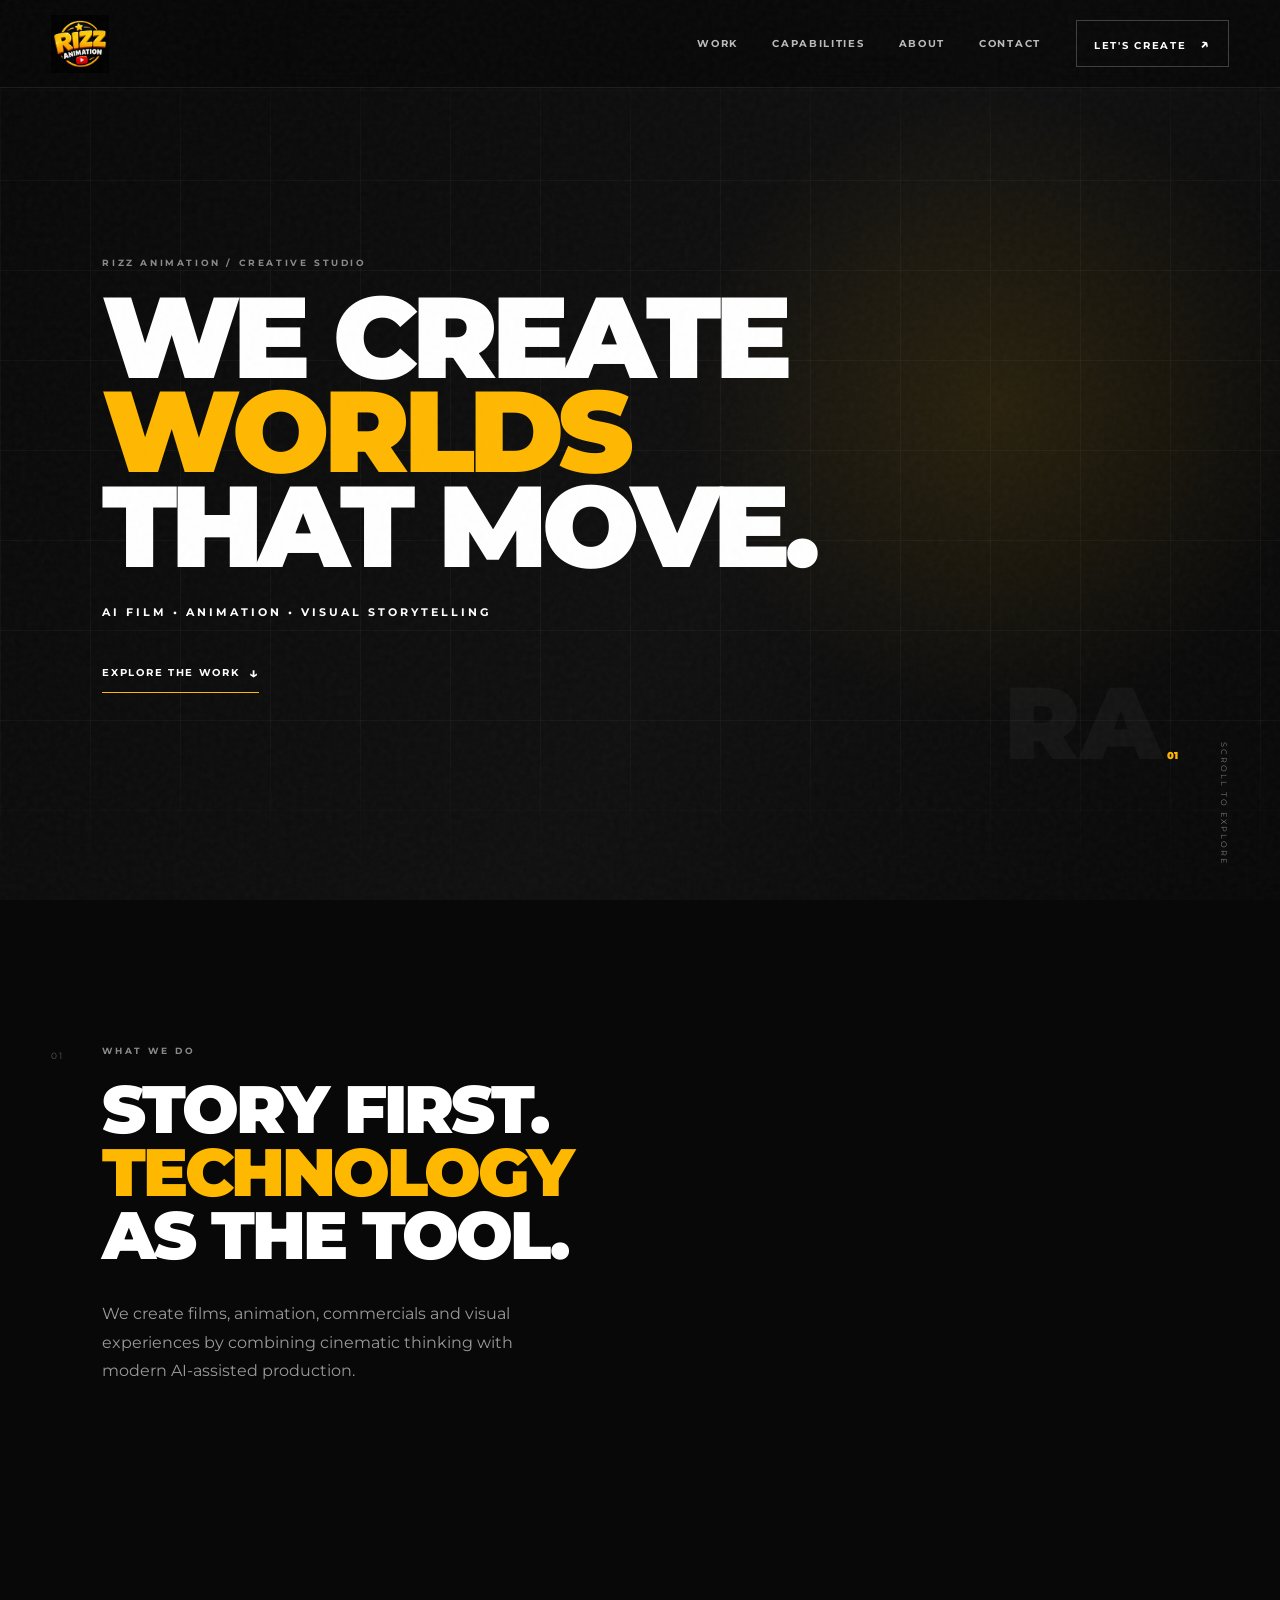
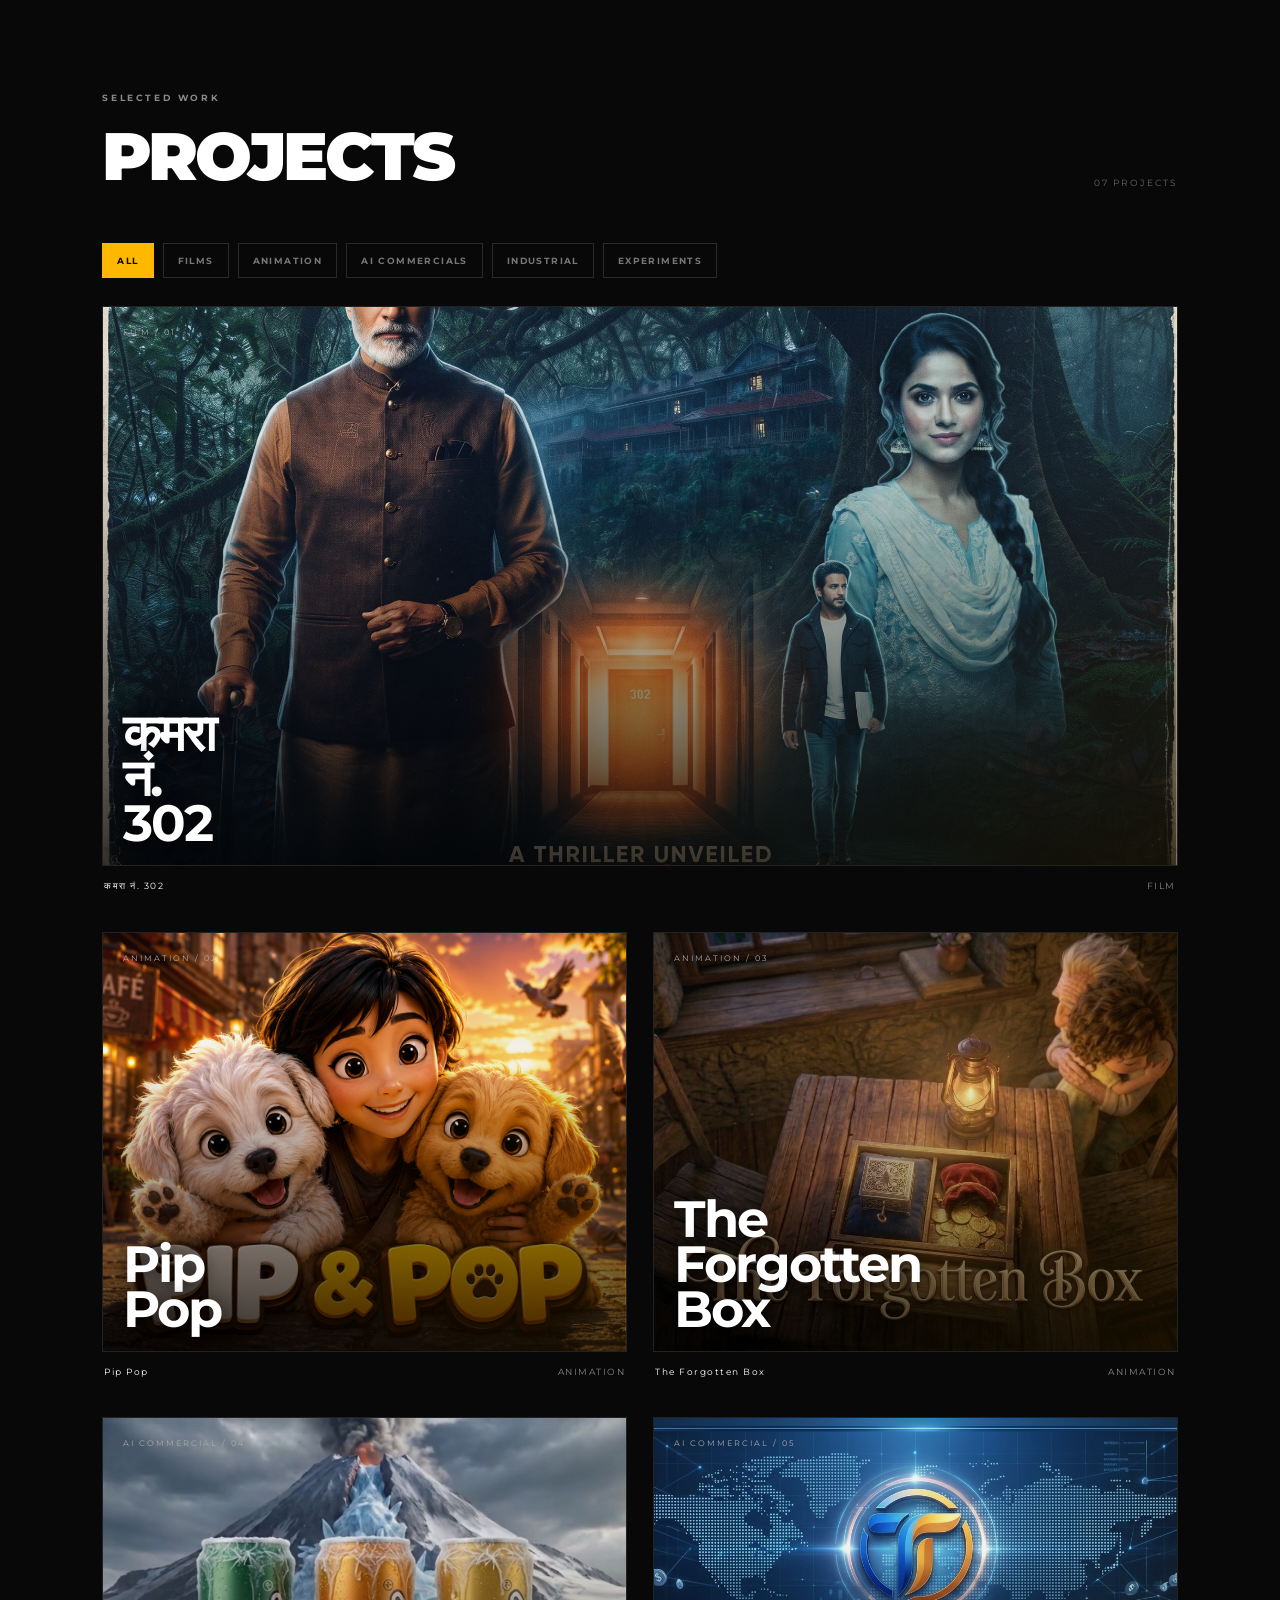
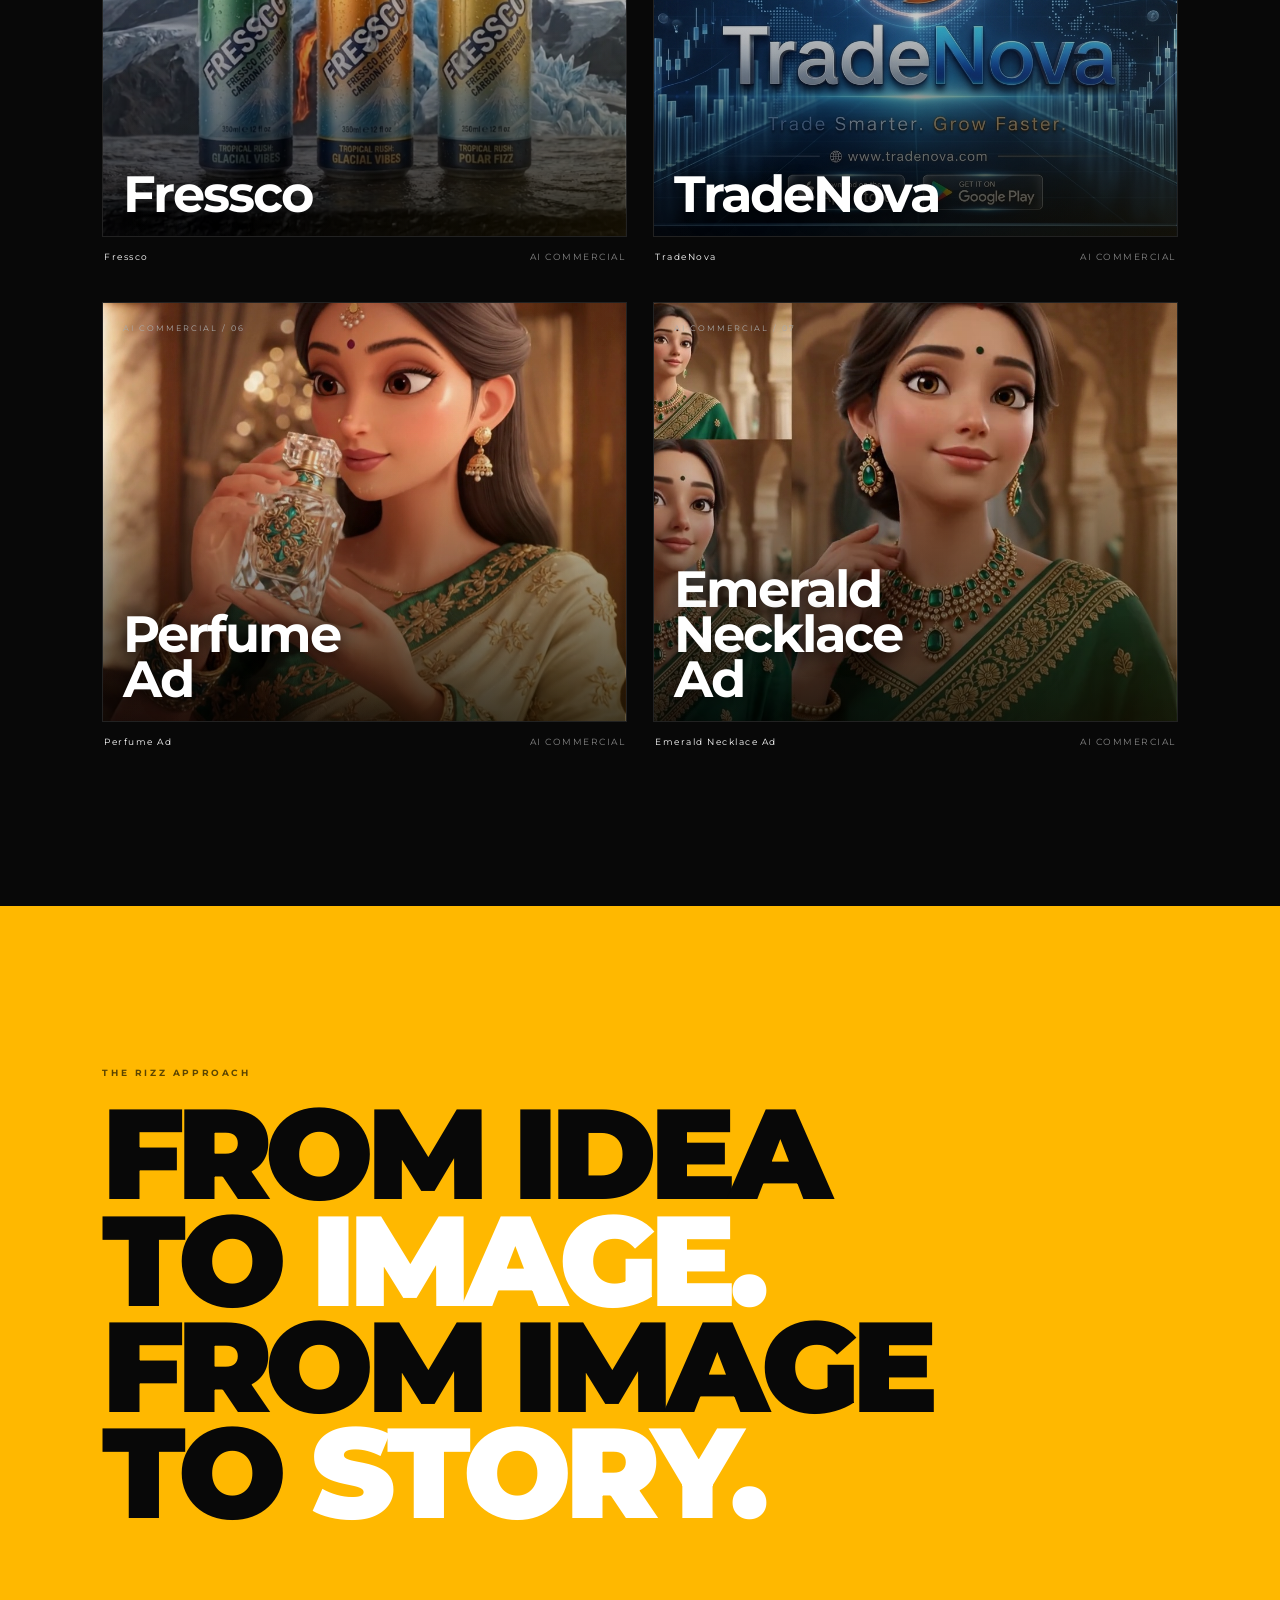
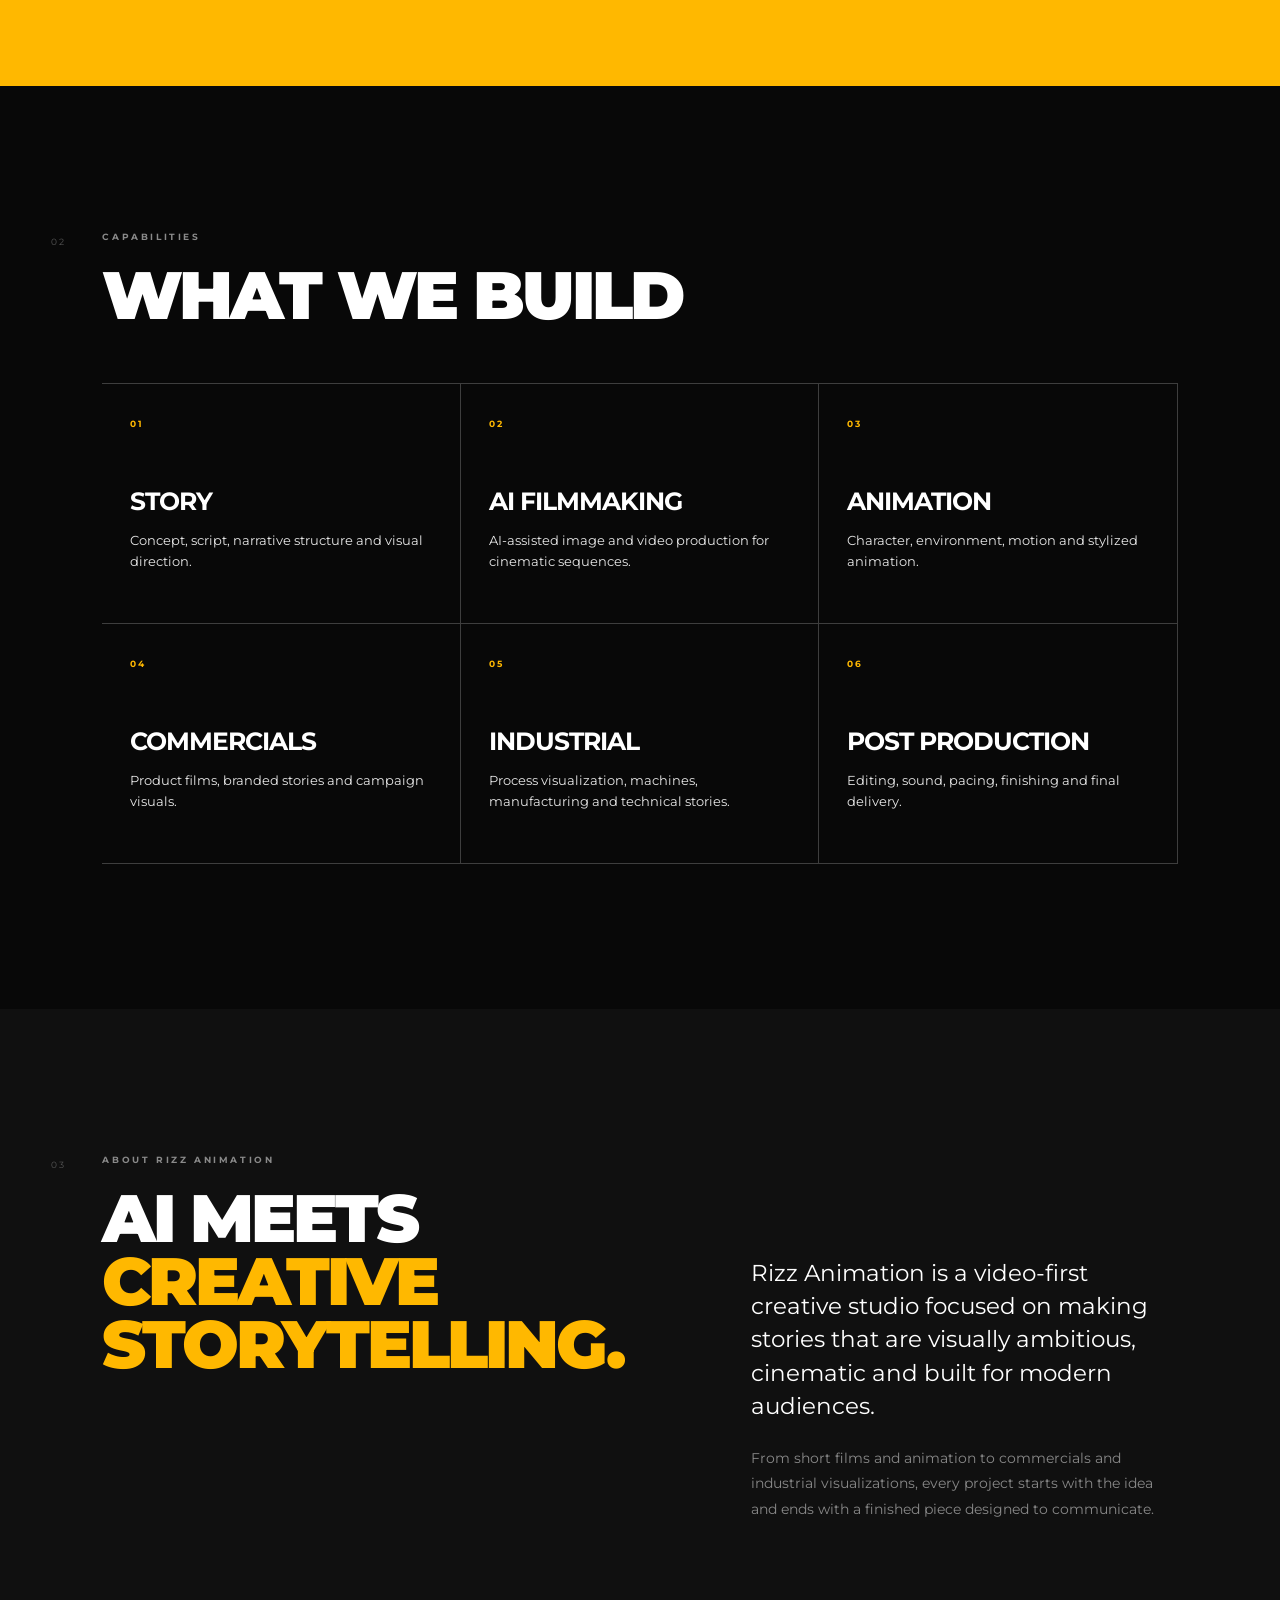
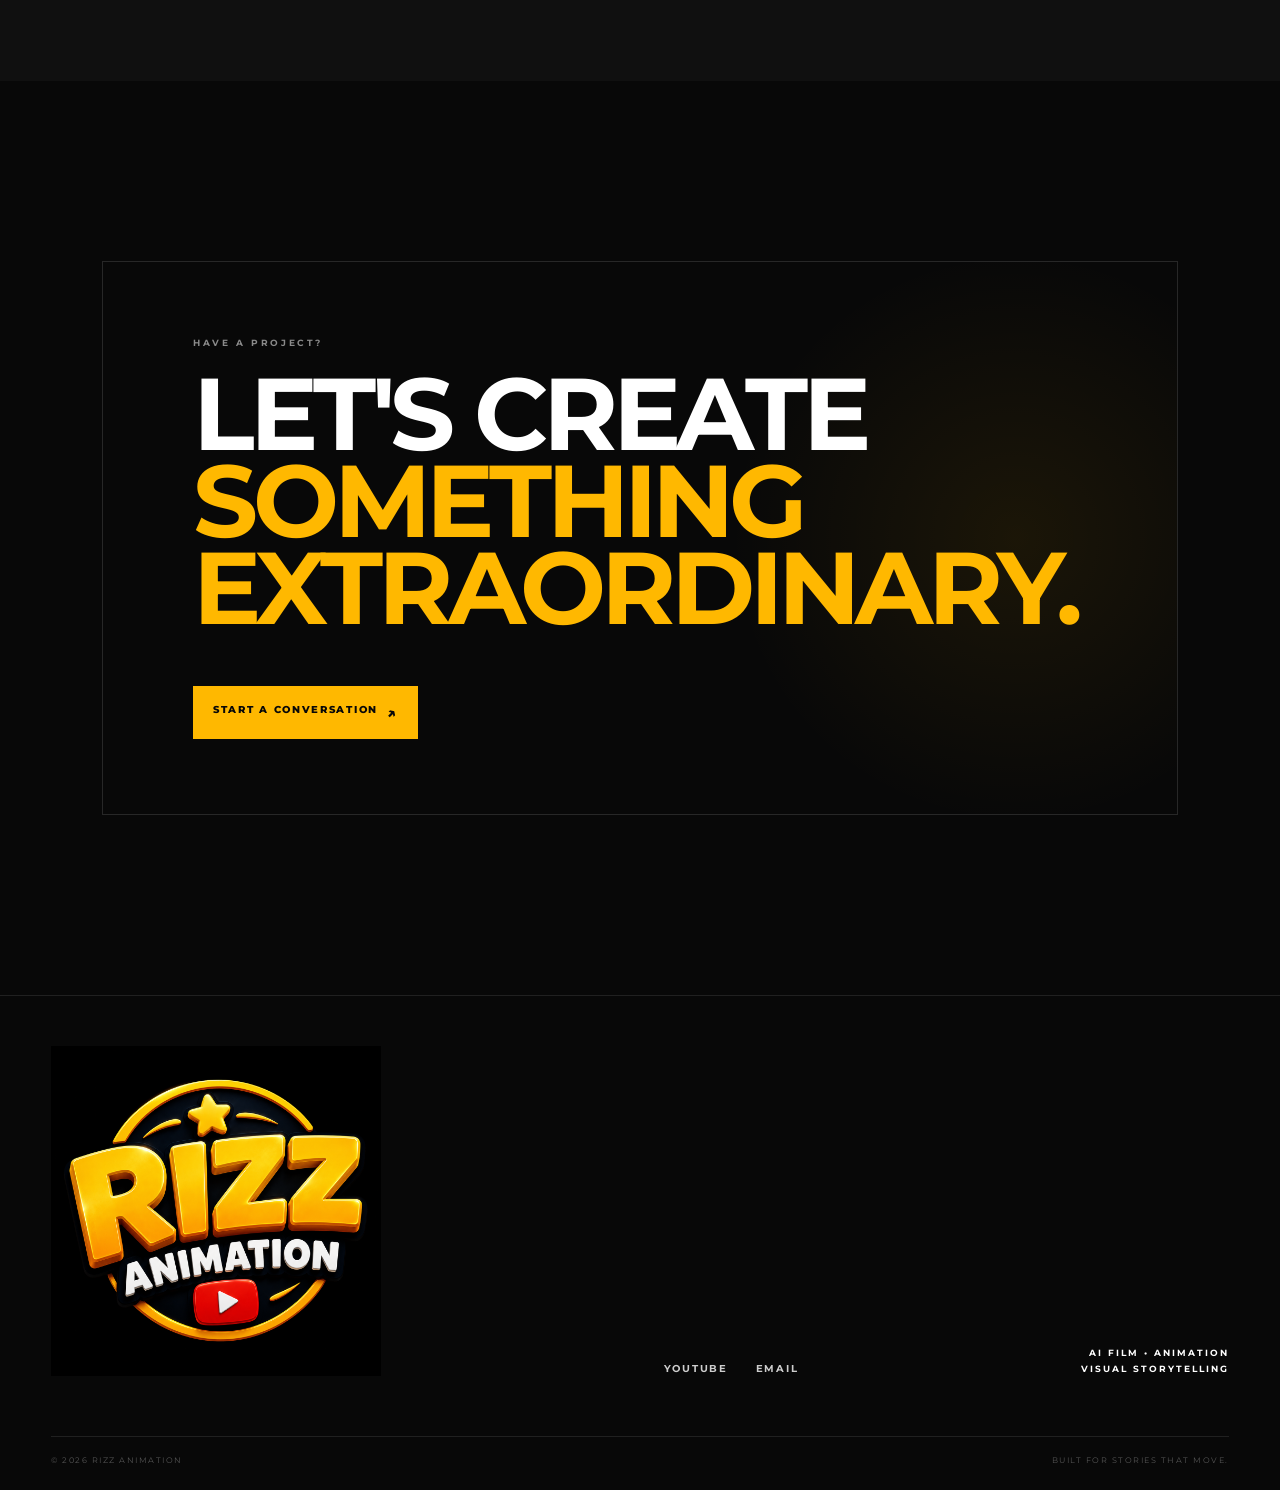
==== commit eae222f2: "Rev-05" ====
--- a/index.html
+++ b/index.html
@@ -123,6 +123,10 @@
   <footer>
     <div class="footer-top">
       <img src="assets/rizz-animation-logo.png" alt="Rizz Animation">
+      <div class="footer-links">
+        <a href="https://www.youtube.com/@RIZZANIMATIONFILMS" target="_blank" rel="noopener">YOUTUBE</a>
+        <a href="mailto:hello@rizzanimation.in">EMAIL</a>
+      </div>
       <div class="footer-tag">AI FILM • ANIMATION<br>VISUAL STORYTELLING</div>
     </div>
     <div class="footer-bottom"><span>© 2026 RIZZ ANIMATION</span><span>BUILT FOR STORIES THAT MOVE.</span></div>
--- a/styles.css
+++ b/styles.css
@@ -1,5 +1,9 @@
 *{box-sizing:border-box}html{scroll-behavior:smooth}body{margin:0;background:#080808;color:#fff;font-family:Montserrat,Arial,sans-serif;overflow-x:hidden}.noise{position:fixed;inset:0;pointer-events:none;z-index:50;opacity:.035;background-image:url("data:image/svg+xml,%3Csvg viewBox='0 0 180 180' xmlns='http://www.w3.org/2000/svg'%3E%3Cfilter id='n'%3E%3CfeTurbulence type='fractalNoise' baseFrequency='.85' numOctaves='4' stitchTiles='stitch'/%3E%3C/filter%3E%3Crect width='100%25' height='100%25' filter='url(%23n)'/%3E%3C/svg%3E")}.site-header{height:88px;position:fixed;top:0;left:0;right:0;z-index:40;display:flex;align-items:center;padding:0 4vw;border-bottom:1px solid rgba(255,255,255,.08);background:rgba(8,8,8,.72);backdrop-filter:blur(18px);transition:.35s}.site-header.scrolled{height:72px}.brand{height:62px;display:flex;align-items:center}.brand img{height:58px;width:auto;display:block;object-fit:contain}.desktop-nav{display:flex;gap:34px;margin-left:auto;margin-right:35px}.desktop-nav a,.header-cta,.line-link{color:#fff;text-decoration:none;font-size:10px;font-weight:700;letter-spacing:1.7px}.desktop-nav a{opacity:.72;transition:.2s}.desktop-nav a:hover{opacity:1;color:#ffb800}.header-cta{border:1px solid rgba(255,255,255,.22);padding:13px 17px;transition:.25s}.header-cta:hover{background:#ffb800;color:#080808;border-color:#ffb800}.header-cta span,.line-link span,.contact-button span{font-size:15px;margin-left:9px}.menu-toggle{display:none;background:none;border:0}.mobile-menu{display:none}.hero{height:100vh;min-height:700px;position:relative;display:flex;align-items:center;padding:110px 8vw 60px;overflow:hidden;background:radial-gradient(circle at 78% 45%,rgba(255,184,0,.11),transparent 28%),linear-gradient(120deg,#080808 0%,#101010 58%,#080808 100%)}.hero-grid{position:absolute;inset:0;background:linear-gradient(rgba(255,255,255,.035) 1px,transparent 1px),linear-gradient(90deg,rgba(255,255,255,.035) 1px,transparent 1px);background-size:90px 90px;mask-image:linear-gradient(to bottom,transparent,black 20%,black 80%,transparent)}.hero-copy{position:relative;z-index:2;max-width:900px}.eyebrow{font-size:9px;letter-spacing:2.6px;color:#8a8a8a;font-weight:700;margin:0 0 22px}.hero h1{font-size:clamp(58px,9vw,150px);line-height:.82;letter-spacing:-6px;margin:0;font-weight:900}.hero h1 span,.about h2 span,.contact h2 span{color:#ffb800}
-.statement h2 span{color:#fff}.hero-sub{font-size:11px;letter-spacing:3px;font-weight:700;margin:32px 0 42px}.line-link{display:inline-flex;align-items:center;border-bottom:1px solid #ffb800;padding-bottom:10px}.hero-mark{position:absolute;right:8vw;bottom:14vh;font-size:8vw;font-weight:900;color:rgba(255,255,255,.04);line-height:1}.hero-mark span{font-size:10px;color:#ffb800;margin-left:5px}.scroll-note{position:absolute;right:4vw;bottom:35px;writing-mode:vertical-rl;font-size:8px;letter-spacing:2px;color:#777}.section-pad{padding:145px 8vw;position:relative}.section-number{position:absolute;left:4vw;top:150px;font-size:9px;letter-spacing:2px;color:#555}.intro{display:grid;grid-template-columns:1fr 4fr;min-height:540px;align-items:center}.intro-content{max-width:950px}.intro h2,.section-heading h2,.about h2{font-size:clamp(38px,5.2vw,82px);line-height:.95;letter-spacing:-3px;margin:0;font-weight:900}.intro h2 span{color:#ffb800}.intro-content>p:last-child{max-width:650px;color:#999;font-size:16px;line-height:1.8;margin-top:32px}.section-heading{display:flex;align-items:flex-end;justify-content:space-between;margin-bottom:55px}.count{font-size:9px;letter-spacing:2px;color:#666}.filters{display:flex;gap:9px;flex-wrap:wrap;margin-bottom:28px}.filter{font:700 9px Montserrat;border:1px solid #292929;background:transparent;color:#777;padding:11px 14px;letter-spacing:1.4px;cursor:pointer;transition:.2s}.filter:hover,.filter.active{color:#080808;background:#ffb800;border-color:#ffb800}.project-grid{display:grid;grid-template-columns:repeat(12,1fr);gap:26px}.project-card{grid-column:span 6;cursor:pointer}.project-card.featured{grid-column:span 12}.project-card.hidden{display:none}.project-art{height:420px;position:relative;overflow:hidden;display:flex;flex-direction:column;justify-content:space-between;padding:20px;background:#161616;border:1px solid #222;transition:transform .5s,border-color .3s}.featured .project-art{height:560px}.project-card:hover .project-art{transform:scale(.985);border-color:#ffb800}.project-art:after{content:"";position:absolute;inset:0;background:linear-gradient(120deg,rgba(255,255,255,.04),transparent 40%,rgba(255,184,0,.08));pointer-events:none}.project-art span{font-size:8px;letter-spacing:2px;color:#aaa;position:relative;z-index:2}.project-art b{font-size:clamp(27px,4vw,62px);line-height:.88;letter-spacing:-2px;position:relative;z-index:2;max-width:70%}.art-room{background:radial-gradient(circle at 50% 45%,#5c4a38 0 9%,transparent 10%),linear-gradient(135deg,#0b0b0b,#2a211a 45%,#090909)}.art-pip{background:radial-gradient(circle at 55% 48%,#ffb800 0 11%,#5b4300 12% 18%,transparent 19%),linear-gradient(140deg,#101010,#303030)}.art-box{background:linear-gradient(145deg,#101010,#33281c 52%,#090909)}.art-fressco{background:radial-gradient(circle at 60% 42%,#f1e4bd 0 18%,#7b6846 19% 21%,transparent 22%),linear-gradient(135deg,#201a13,#6e5630)}.art-trade{background:linear-gradient(135deg,#0b0b0b 30%,#18333a 60%,#0a0a0a);}.art-rail{background:linear-gradient(155deg,#111,#55412b 48%,#0a0a0a)}.art-machine{background:radial-gradient(circle at 62% 50%,#8d8d8d 0 8%,#2c2c2c 9% 19%,transparent 20%),linear-gradient(135deg,#090909,#343434)}.project-meta{display:flex;justify-content:space-between;padding:14px 2px;font-size:9px;letter-spacing:1.5px;color:#888}.project-meta span:first-child{color:#fff}.statement{min-height:780px;padding:160px 8vw;display:flex;align-items:center;background:#ffb800;color:#080808}.statement .eyebrow{color:#5c4500}.statement h2{font-size:clamp(54px,10vw,150px);line-height:.83;letter-spacing:-7px;margin:0;font-weight:900}.cap-grid{display:grid;grid-template-columns:repeat(3,1fr);border-top:1px solid #292929}.cap{min-height:240px;padding:28px;border-right:1px solid #292929;border-bottom:1px solid #292929}.cap span{font-size:9px;color:#555;letter-spacing:2px}.cap h3{font-size:25px;margin:55px 0 14px;letter-spacing:-1px}.cap p{color:#777;line-height:1.65;font-size:13px;max-width:300px}.about{background:#101010}.about-layout{display:grid;grid-template-columns:1fr 1fr;gap:10vw}.about-title h2{margin-top:0}.about-copy{padding-top:80px;max-width:580px}.about-copy p{color:#888;line-height:1.8;font-size:14px}.about-copy .large{color:#fff;font-size:23px;line-height:1.45}.contact{padding-top:180px;padding-bottom:180px}.contact-box{border:1px solid #272727;padding:75px 7vw;position:relative;overflow:hidden;background:radial-gradient(circle at 85% 50%,rgba(255,184,0,.08),transparent 30%)}.contact h2{font-size:clamp(50px,8vw,120px);line-height:.85;letter-spacing:-5px;margin:0 0 55px}.contact-button{display:inline-flex;color:#080808;background:#ffb800;text-decoration:none;padding:17px 20px;font-size:10px;font-weight:800;letter-spacing:1.7px}.contact-button:hover{background:#fff}footer{padding:50px 4vw 25px;border-top:1px solid #202020}.footer-top{display:flex;justify-content:space-between;align-items:flex-end;padding-bottom:60px}.footer-top img{width:min(330px,50vw);height:auto}.footer-tag{font-size:9px;line-height:1.7;letter-spacing:2px;color:#666;text-align:right}.footer-bottom{display:flex;justify-content:space-between;border-top:1px solid #202020;padding-top:18px;color:#555;font-size:8px;letter-spacing:1.5px}.modal{position:fixed;inset:0;z-index:100;display:none;align-items:center;justify-content:center;padding:5vw}.modal.open{display:flex}.modal-backdrop{position:absolute;inset:0;background:rgba(0,0,0,.88);backdrop-filter:blur(10px)}.modal-card{position:relative;z-index:2;background:#101010;border:1px solid #2b2b2b;width:min(1000px,94vw);max-height:90vh;overflow:auto;padding:45px}.modal-close{position:absolute;right:20px;top:15px;background:none;border:0;color:#fff;font-size:32px;cursor:pointer}.modal-title{font-size:clamp(35px,5vw,70px);letter-spacing:-3px;margin:0 0 25px}.modal-placeholder{aspect-ratio:16/8;background:linear-gradient(135deg,#171717,#252016);display:flex;align-items:center;justify-content:center;flex-direction:column;color:#ffb800;letter-spacing:2px;font-size:11px}.modal-placeholder small{color:#777;margin-top:10px;letter-spacing:0}.modal-description{color:#888;line-height:1.7;max-width:700px}.reveal{opacity:0;transform:translateY(24px);transition:opacity .7s ease,transform .7s ease}.reveal.visible{opacity:1;transform:none}@media(max-width:900px){.desktop-nav,.header-cta{display:none}.menu-toggle{display:flex;flex-direction:column;gap:6px;margin-left:auto}.menu-toggle span{width:26px;height:1px;background:#fff}.mobile-menu{position:fixed;inset:72px 0 auto;z-index:39;background:#080808;border-bottom:1px solid #222;padding:25px 8vw;display:none;flex-direction:column;gap:22px}.mobile-menu.open{display:flex}.mobile-menu a{color:#fff;text-decoration:none;font-size:13px;font-weight:700;letter-spacing:2px}.brand{height:58px}.brand img{height:52px}.hero{min-height:680px;padding:120px 8vw 70px}.hero h1{letter-spacing:-3px}.hero-mark{right:7vw}.section-pad{padding:105px 8vw}.section-number{display:none}.intro{display:block;min-height:420px}.intro-content{padding-top:20px}.project-card,.project-card.featured{grid-column:span 12}.project-art,.featured .project-art{height:420px}.cap-grid{grid-template-columns:1fr 1fr}.about-layout{grid-template-columns:1fr;gap:30px}.about-copy{padding-top:0}.statement{min-height:550px;padding:110px 8vw}.statement h2{letter-spacing:-4px}.contact-box{padding:55px 7vw}}@media(max-width:560px){.site-header{height:72px;padding:0 5vw}.brand img{height:47px}.hero{min-height:650px;padding-left:7vw;padding-right:7vw}.hero h1{font-size:17vw}.hero-sub{font-size:8px;line-height:1.6;letter-spacing:2px}.scroll-note{display:none}.section-pad{padding:85px 7vw}.intro h2,.section-heading h2,.about h2{letter-spacing:-2px}.filters{gap:6px}.filter{padding:9px 10px;font-size:8px}.project-art,.featured .project-art{height:330px;padding:16px}.project-art b{font-size:38px}.cap-grid{grid-template-columns:1fr}.cap{min-height:190px}.cap h3{margin-top:35px}.statement{min-height:430px;padding:90px 7vw}.statement h2{font-size:14vw;letter-spacing:-3px}.contact{padding-top:100px;padding-bottom:100px}.contact-box{padding:45px 7vw}.contact h2{font-size:13vw;letter-spacing:-3px}.footer-top{display:block}.footer-tag{text-align:left;margin-top:35px}.footer-bottom{display:block;line-height:2}.modal-card{padding:32px 22px}.modal-placeholder{aspect-ratio:4/3}}
+.statement h2 span{color:#fff}.hero-sub{font-size:11px;letter-spacing:3px;font-weight:700;margin:32px 0 42px}.line-link{display:inline-flex;align-items:center;border-bottom:1px solid #ffb800;padding-bottom:10px}.hero-mark{position:absolute;right:8vw;bottom:14vh;font-size:8vw;font-weight:900;color:rgba(255,255,255,.04);line-height:1}.hero-mark span{font-size:10px;color:#ffb800;margin-left:5px}.scroll-note{position:absolute;right:4vw;bottom:35px;writing-mode:vertical-rl;font-size:8px;letter-spacing:2px;color:#777}.section-pad{padding:145px 8vw;position:relative}.section-number{position:absolute;left:4vw;top:150px;font-size:9px;letter-spacing:2px;color:#555}.intro{display:grid;grid-template-columns:1fr 4fr;min-height:540px;align-items:center}.intro-content{max-width:950px}.intro h2,.section-heading h2,.about h2{font-size:clamp(38px,5.2vw,82px);line-height:.95;letter-spacing:-3px;margin:0;font-weight:900}.intro h2 span{color:#ffb800}.intro-content>p:last-child{max-width:650px;color:#999;font-size:16px;line-height:1.8;margin-top:32px}.section-heading{display:flex;align-items:flex-end;justify-content:space-between;margin-bottom:55px}.count{font-size:9px;letter-spacing:2px;color:#666}.filters{display:flex;gap:9px;flex-wrap:wrap;margin-bottom:28px}.filter{font:700 9px Montserrat;border:1px solid #292929;background:transparent;color:#777;padding:11px 14px;letter-spacing:1.4px;cursor:pointer;transition:.2s}.filter:hover,.filter.active{color:#080808;background:#ffb800;border-color:#ffb800}.project-grid{display:grid;grid-template-columns:repeat(12,1fr);gap:26px}.project-card{grid-column:span 6;cursor:pointer}.project-card.featured{grid-column:span 12}.project-card.hidden{display:none}.project-art{height:420px;position:relative;overflow:hidden;display:flex;flex-direction:column;justify-content:space-between;padding:20px;background:#161616;border:1px solid #222;transition:transform .5s,border-color .3s}.featured .project-art{height:560px}.project-card:hover .project-art{transform:scale(.985);border-color:#ffb800}.project-art:after{content:"";position:absolute;inset:0;background:linear-gradient(120deg,rgba(255,255,255,.04),transparent 40%,rgba(255,184,0,.08));pointer-events:none}.project-art span{font-size:8px;letter-spacing:2px;color:#aaa;position:relative;z-index:2}.project-art b{font-size:clamp(27px,4vw,62px);line-height:.88;letter-spacing:-2px;position:relative;z-index:2;max-width:70%}.art-room{background:radial-gradient(circle at 50% 45%,#5c4a38 0 9%,transparent 10%),linear-gradient(135deg,#0b0b0b,#2a211a 45%,#090909)}.art-pip{background:radial-gradient(circle at 55% 48%,#ffb800 0 11%,#5b4300 12% 18%,transparent 19%),linear-gradient(140deg,#101010,#303030)}.art-box{background:linear-gradient(145deg,#101010,#33281c 52%,#090909)}.art-fressco{background:radial-gradient(circle at 60% 42%,#f1e4bd 0 18%,#7b6846 19% 21%,transparent 22%),linear-gradient(135deg,#201a13,#6e5630)}.art-trade{background:linear-gradient(135deg,#0b0b0b 30%,#18333a 60%,#0a0a0a);}.art-rail{background:linear-gradient(155deg,#111,#55412b 48%,#0a0a0a)}.art-machine{background:radial-gradient(circle at 62% 50%,#8d8d8d 0 8%,#2c2c2c 9% 19%,transparent 20%),linear-gradient(135deg,#090909,#343434)}.project-meta{display:flex;justify-content:space-between;padding:14px 2px;font-size:9px;letter-spacing:1.5px;color:#888}.project-meta span:first-child{color:#fff}.statement{min-height:780px;padding:160px 8vw;display:flex;align-items:center;background:#ffb800;color:#080808}.statement .eyebrow{color:#5c4500}.statement h2{font-size:clamp(54px,10vw,150px);line-height:.83;letter-spacing:-7px;margin:0;font-weight:900}.cap-grid{display:grid;grid-template-columns:repeat(3,1fr);border-top:1px solid rgba(255,255,255,.22)}.cap{min-height:240px;padding:28px;border-right:1px solid rgba(255,255,255,.22);border-bottom:1px solid rgba(255,255,255,.22)}.cap span{font-size:9px;color:#ffb800;letter-spacing:2px;font-weight:700}.cap h3{font-size:25px;margin:55px 0 14px;letter-spacing:-1px}.cap p{color:#e8e8e8;line-height:1.65;font-size:13px;max-width:300px}.about{background:#101010}.about-layout{display:grid;grid-template-columns:1fr 1fr;gap:10vw}.about-title h2{margin-top:0}.about-copy{padding-top:80px;max-width:580px}.about-copy p{color:#888;line-height:1.8;font-size:14px}.about-copy .large{color:#fff;font-size:23px;line-height:1.45}.contact{padding-top:180px;padding-bottom:180px}.contact-box{border:1px solid #272727;padding:75px 7vw;position:relative;overflow:hidden;background:radial-gradient(circle at 85% 50%,rgba(255,184,0,.08),transparent 30%)}.contact h2{font-size:clamp(50px,8vw,120px);line-height:.85;letter-spacing:-5px;margin:0 0 55px}.contact-button{display:inline-flex;color:#080808;background:#ffb800;text-decoration:none;padding:17px 20px;font-size:10px;font-weight:800;letter-spacing:1.7px}.contact-button:hover{background:#fff}footer{padding:50px 4vw 25px;border-top:1px solid #202020}.footer-top{display:flex;justify-content:space-between;align-items:flex-end;padding-bottom:60px}.footer-top img{width:min(330px,50vw);height:auto}.footer-tag{font-size:9px;line-height:1.7;letter-spacing:2px;color:#fff;font-weight:700;text-align:right}
+.footer-links{display:flex;gap:28px;align-items:center}
+.footer-links a{color:#fff;text-decoration:none;font-size:10px;font-weight:700;letter-spacing:1.7px;opacity:.8;transition:.2s;border-bottom:1px solid transparent}
+.footer-links a:hover{opacity:1;color:#ffb800;border-color:#ffb800}
+@media(max-width:900px){.footer-top{flex-wrap:wrap;gap:24px}.footer-links{order:3;width:100%}}.footer-bottom{display:flex;justify-content:space-between;border-top:1px solid #202020;padding-top:18px;color:#555;font-size:8px;letter-spacing:1.5px}.modal{position:fixed;inset:0;z-index:100;display:none;align-items:center;justify-content:center;padding:5vw}.modal.open{display:flex}.modal-backdrop{position:absolute;inset:0;background:rgba(0,0,0,.88);backdrop-filter:blur(10px)}.modal-card{position:relative;z-index:2;background:#101010;border:1px solid #2b2b2b;width:min(1000px,94vw);max-height:90vh;overflow:auto;padding:45px}.modal-close{position:absolute;right:20px;top:15px;background:none;border:0;color:#fff;font-size:32px;cursor:pointer}.modal-title{font-size:clamp(35px,5vw,70px);letter-spacing:-3px;margin:0 0 25px}.modal-placeholder{aspect-ratio:16/8;background:linear-gradient(135deg,#171717,#252016);display:flex;align-items:center;justify-content:center;flex-direction:column;color:#ffb800;letter-spacing:2px;font-size:11px}.modal-placeholder small{color:#777;margin-top:10px;letter-spacing:0}.modal-description{color:#888;line-height:1.7;max-width:700px}.reveal{opacity:0;transform:translateY(24px);transition:opacity .7s ease,transform .7s ease}.reveal.visible{opacity:1;transform:none}@media(max-width:900px){.desktop-nav,.header-cta{display:none}.menu-toggle{display:flex;flex-direction:column;gap:6px;margin-left:auto}.menu-toggle span{width:26px;height:1px;background:#fff}.mobile-menu{position:fixed;inset:72px 0 auto;z-index:39;background:#080808;border-bottom:1px solid #222;padding:25px 8vw;display:none;flex-direction:column;gap:22px}.mobile-menu.open{display:flex}.mobile-menu a{color:#fff;text-decoration:none;font-size:13px;font-weight:700;letter-spacing:2px}.brand{height:58px}.brand img{height:52px}.hero{min-height:680px;padding:120px 8vw 70px}.hero h1{letter-spacing:-3px}.hero-mark{right:7vw}.section-pad{padding:105px 8vw}.section-number{display:none}.intro{display:block;min-height:420px}.intro-content{padding-top:20px}.project-card,.project-card.featured{grid-column:span 12}.project-art,.featured .project-art{height:420px}.cap-grid{grid-template-columns:1fr 1fr}.about-layout{grid-template-columns:1fr;gap:30px}.about-copy{padding-top:0}.statement{min-height:550px;padding:110px 8vw}.statement h2{letter-spacing:-4px}.contact-box{padding:55px 7vw}}@media(max-width:560px){.site-header{height:72px;padding:0 5vw}.brand img{height:47px}.hero{min-height:650px;padding-left:7vw;padding-right:7vw}.hero h1{font-size:17vw}.hero-sub{font-size:8px;line-height:1.6;letter-spacing:2px}.scroll-note{display:none}.section-pad{padding:85px 7vw}.intro h2,.section-heading h2,.about h2{letter-spacing:-2px}.filters{gap:6px}.filter{padding:9px 10px;font-size:8px}.project-art,.featured .project-art{height:330px;padding:16px}.project-art b{font-size:38px}.cap-grid{grid-template-columns:1fr}.cap{min-height:190px}.cap h3{margin-top:35px}.statement{min-height:430px;padding:90px 7vw}.statement h2{font-size:14vw;letter-spacing:-3px}.contact{padding-top:100px;padding-bottom:100px}.contact-box{padding:45px 7vw}.contact h2{font-size:13vw;letter-spacing:-3px}.footer-top{display:block}.footer-tag{text-align:left;margin-top:35px}.footer-bottom{display:block;line-height:2}.modal-card{padding:32px 22px}.modal-placeholder{aspect-ratio:4/3}}
 
 /* REAL PORTFOLIO THUMBNAILS */
 .project-art.real-art{
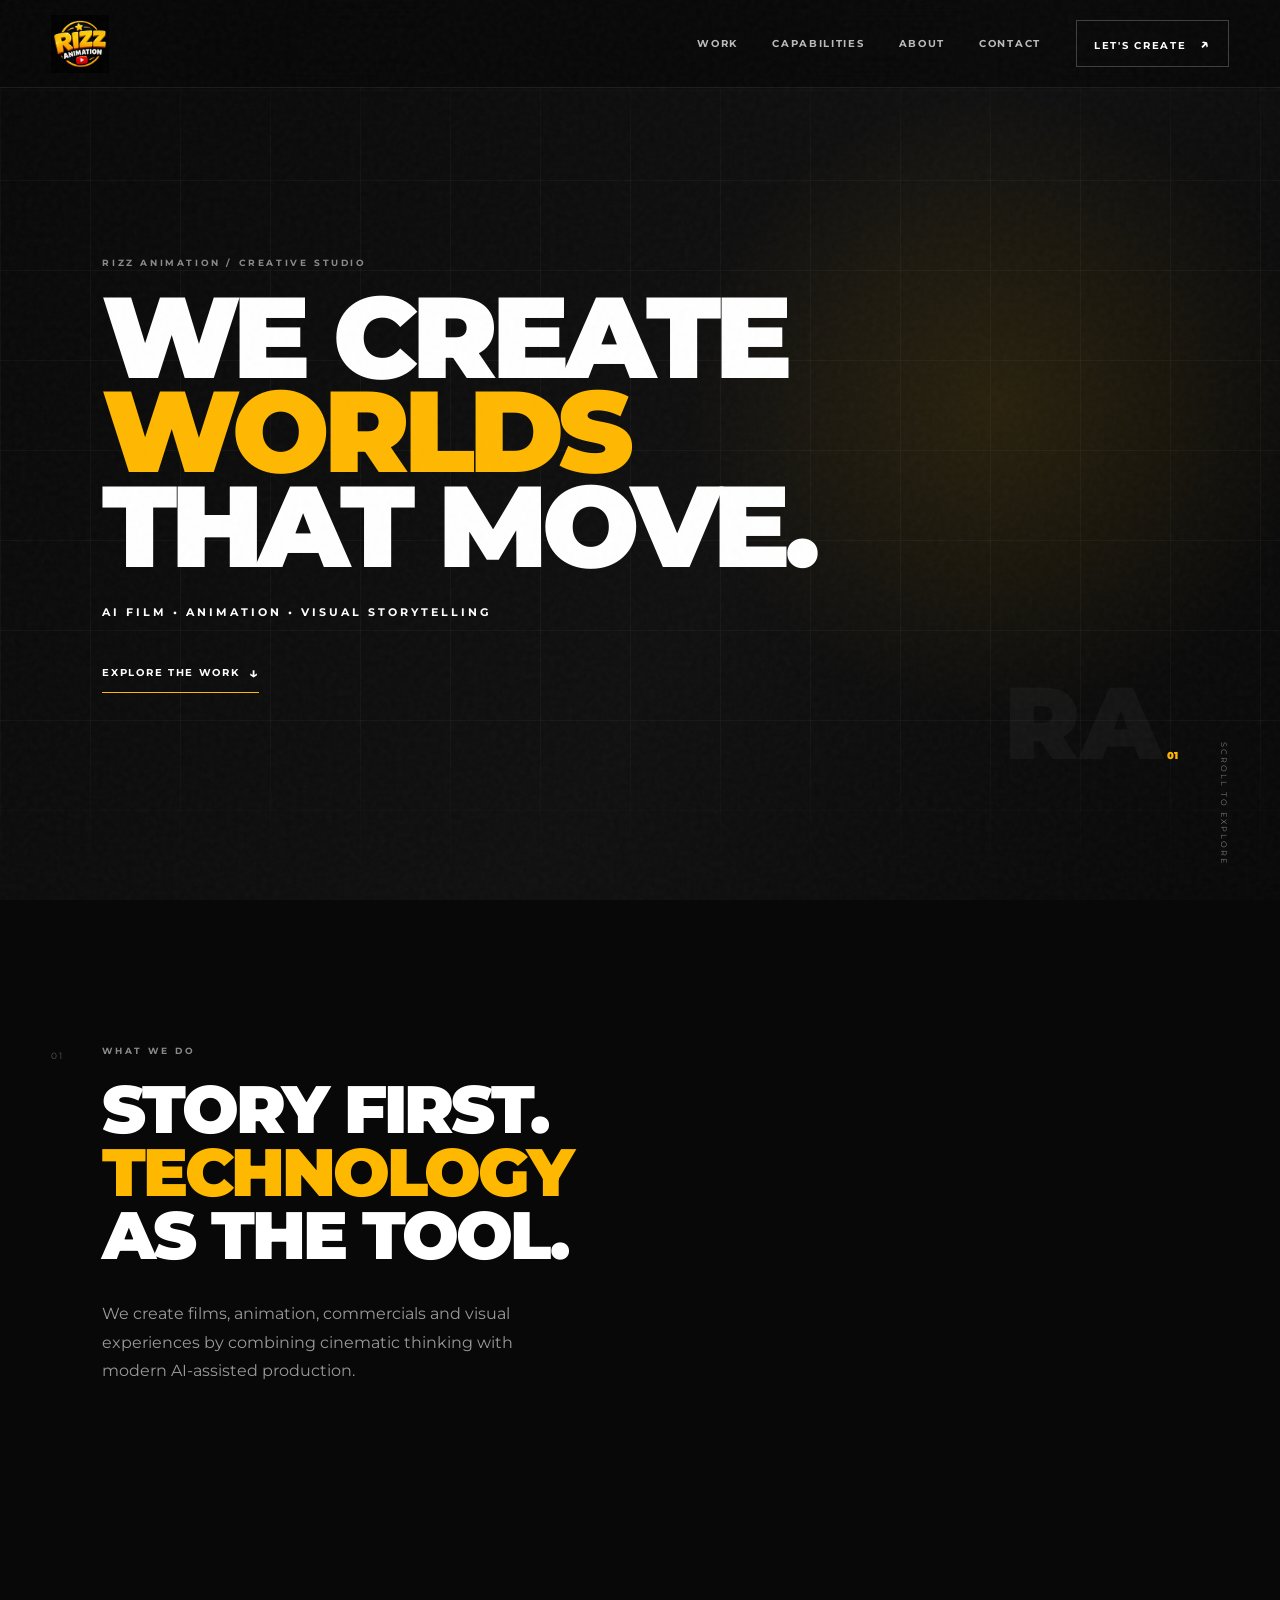
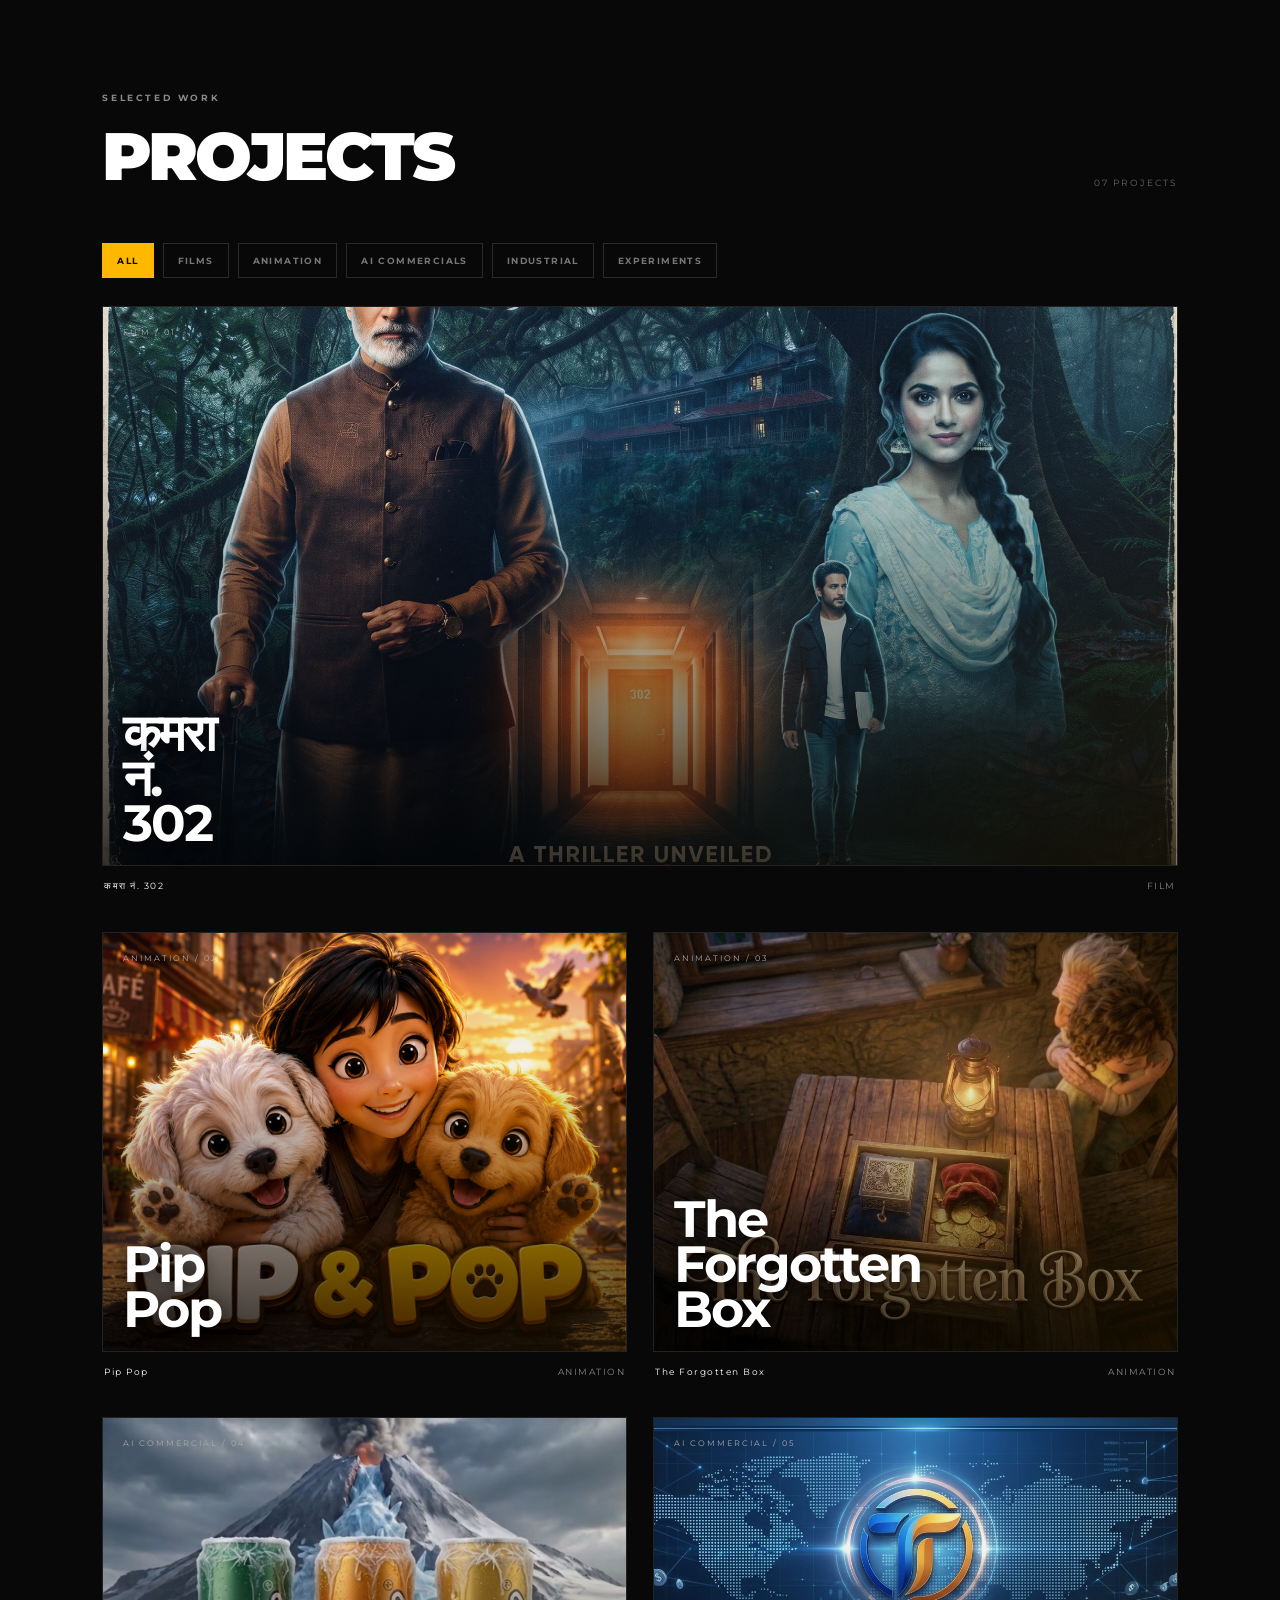
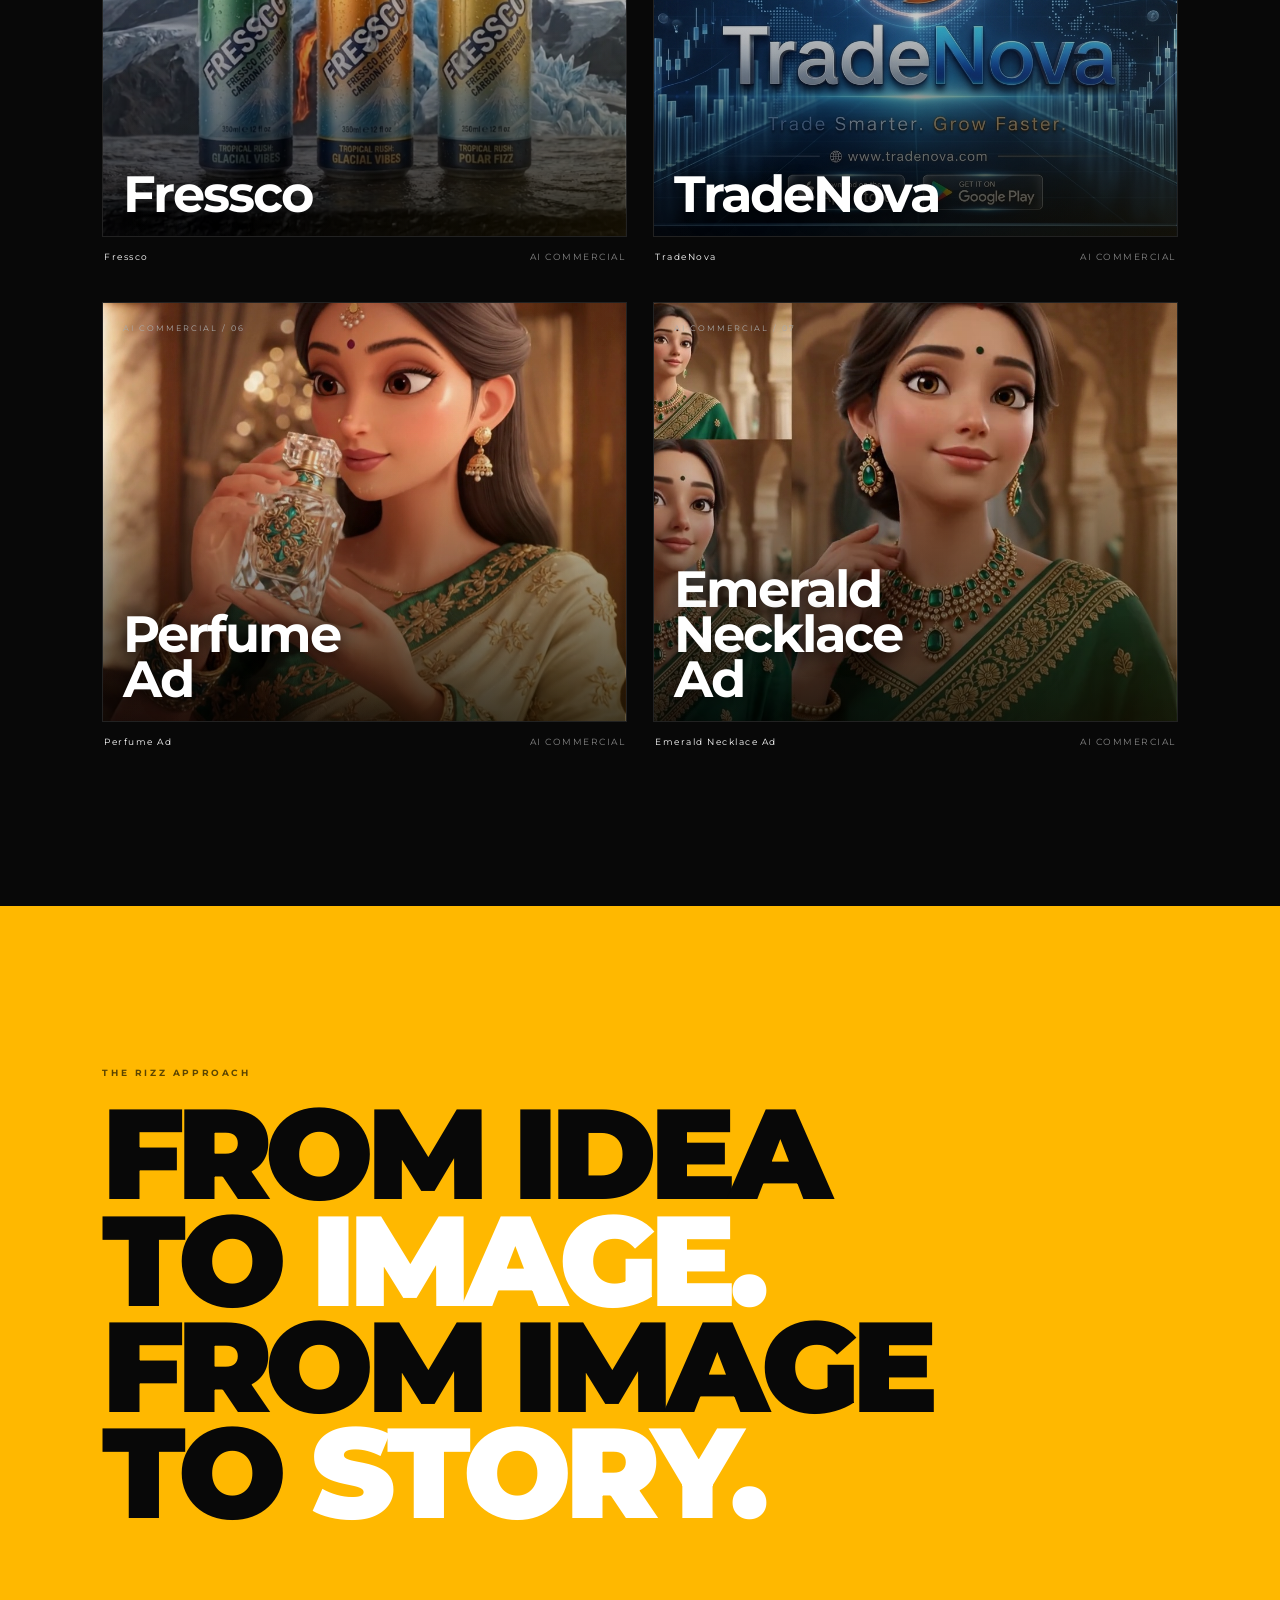
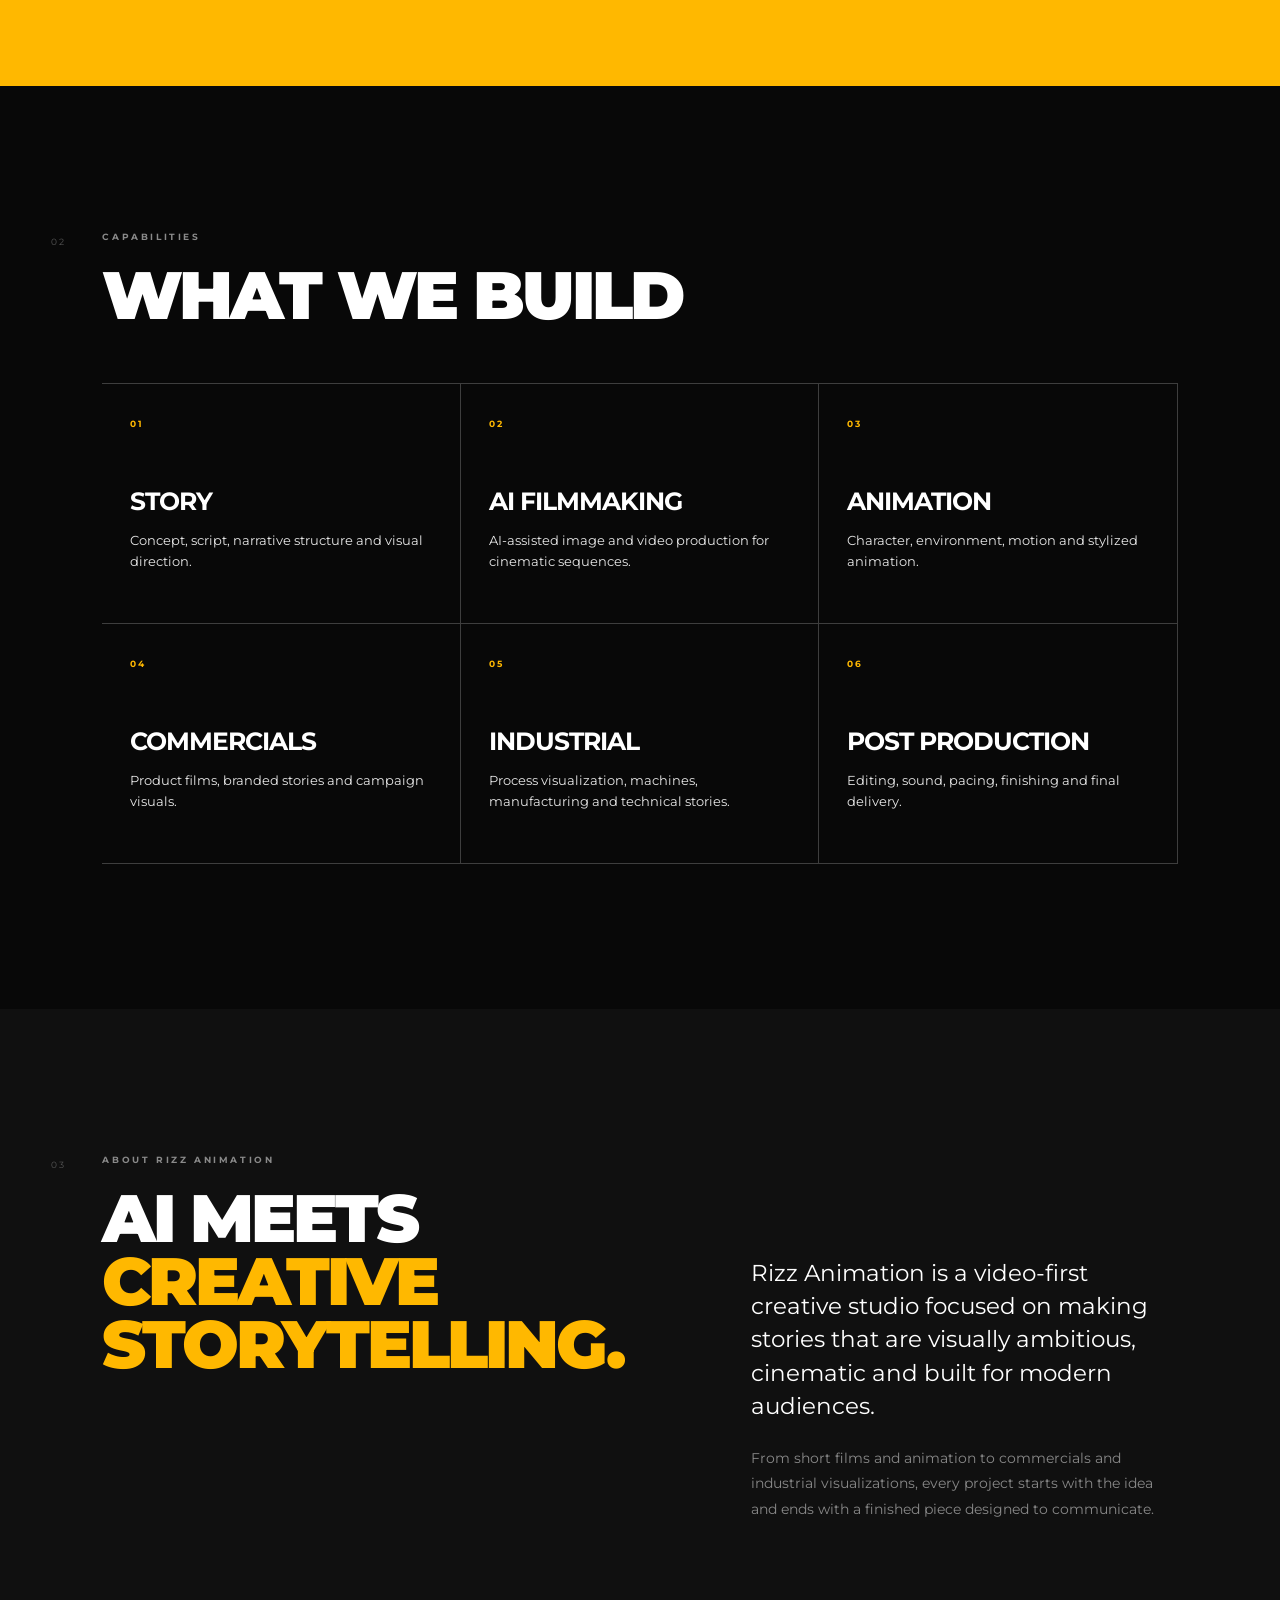
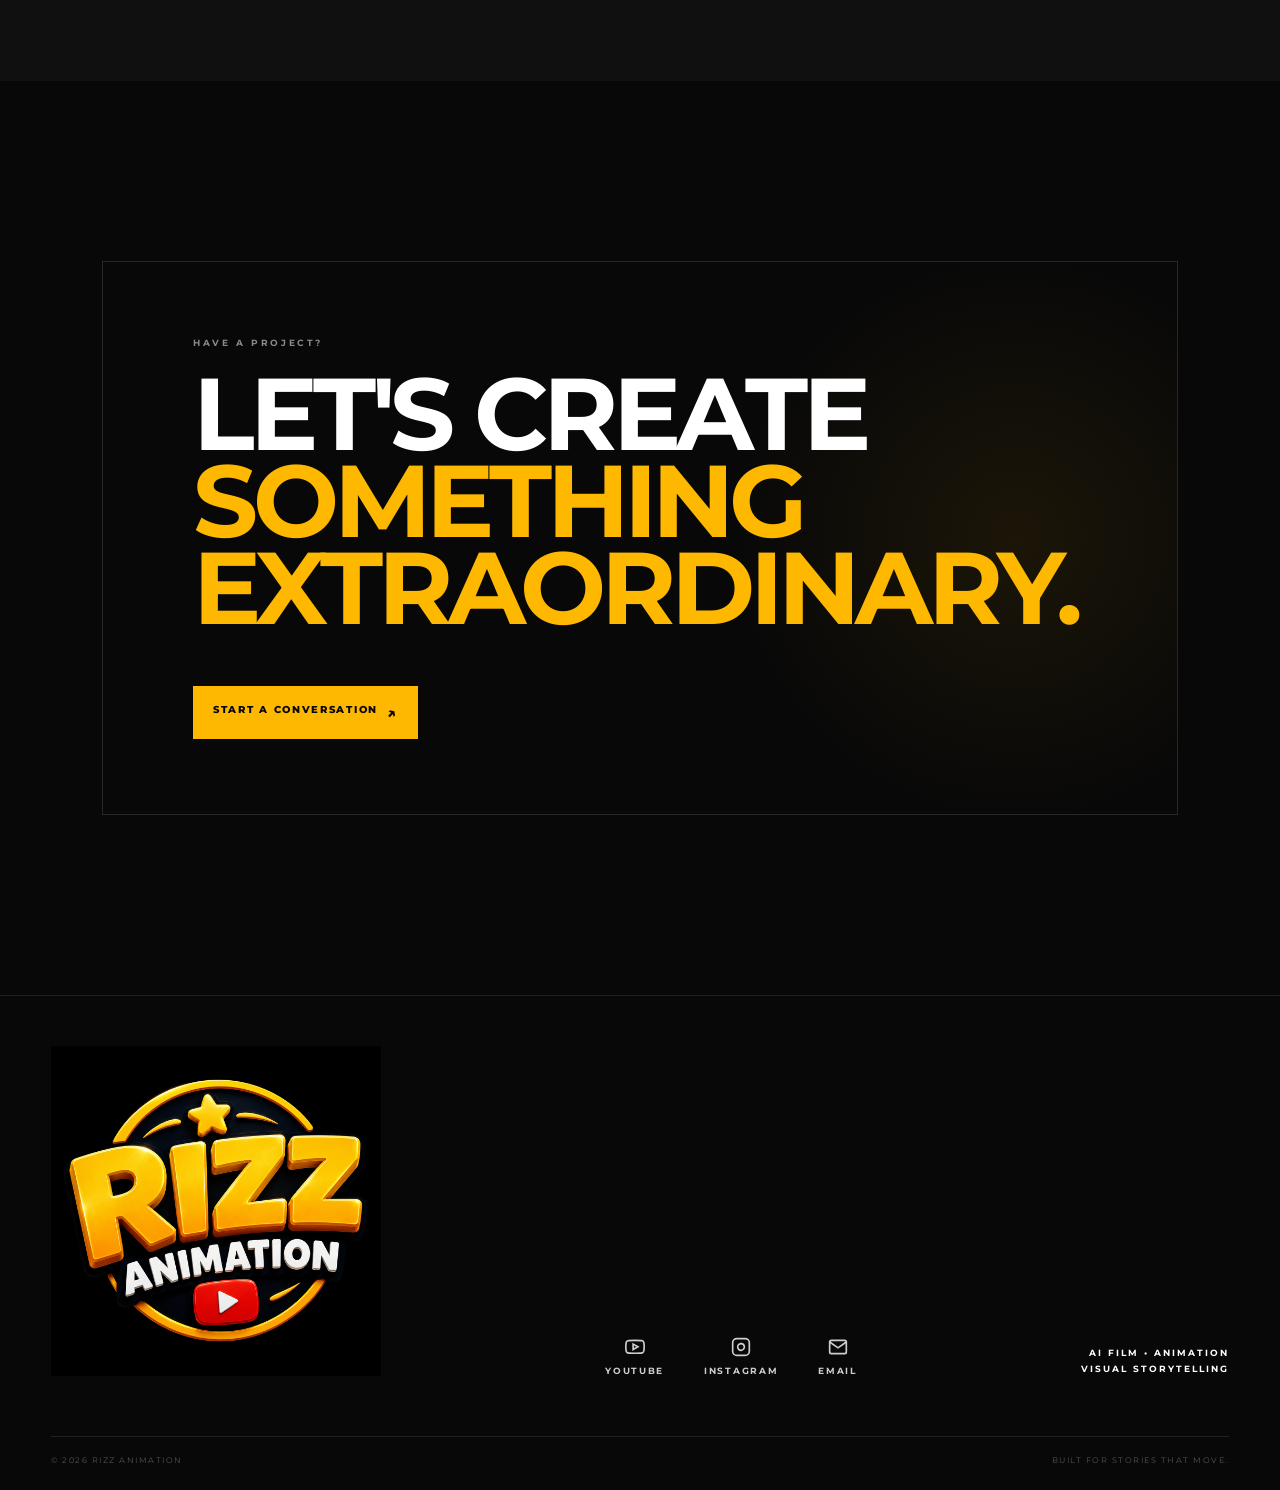
==== commit c84a404f: "REV-6" ====
--- a/index.html
+++ b/index.html
@@ -124,8 +124,18 @@
     <div class="footer-top">
       <img src="assets/rizz-animation-logo.png" alt="Rizz Animation">
       <div class="footer-links">
-        <a href="https://www.youtube.com/@RIZZANIMATIONFILMS" target="_blank" rel="noopener">YOUTUBE</a>
-        <a href="mailto:hello@rizzanimation.in">EMAIL</a>
+        <a href="https://www.youtube.com/@RIZZANIMATIONFILMS" target="_blank" rel="noopener">
+          <svg width="20" height="20" viewBox="0 0 24 24" fill="none" stroke="currentColor" stroke-width="2"><path d="M22.54 6.42a2.78 2.78 0 0 0-1.94-2C18.88 4 12 4 12 4s-6.88 0-8.6.46a2.78 2.78 0 0 0-1.94 2A29 29 0 0 0 1 11.75a29 29 0 0 0 .46 5.33A2.78 2.78 0 0 0 3.4 19c1.72.46 8.6.46 8.6.46s6.88 0 8.6-.46a2.78 2.78 0 0 0 1.94-2 29 29 0 0 0 .46-5.25 29 29 0 0 0-.46-5.33z"/><polygon points="9.75 15.02 15.5 11.75 9.75 8.48 9.75 15.02"/></svg>
+          <span>YOUTUBE</span>
+        </a>
+        <a href="https://www.instagram.com/rizz.animation.films/" target="_blank" rel="noopener">
+          <svg width="20" height="20" viewBox="0 0 24 24" fill="none" stroke="currentColor" stroke-width="2"><rect x="2" y="2" width="20" height="20" rx="5"/><path d="M16 11.37A4 4 0 1 1 12.63 8 4 4 0 0 1 16 11.37z"/><line x1="17.5" y1="6.5" x2="17.51" y2="6.5"/></svg>
+          <span>INSTAGRAM</span>
+        </a>
+        <a href="mailto:hello@rizzanimation.in">
+          <svg width="20" height="20" viewBox="0 0 24 24" fill="none" stroke="currentColor" stroke-width="2"><path d="M4 4h16c1.1 0 2 .9 2 2v12c0 1.1-.9 2-2 2H4c-1.1 0-2-.9-2-2V6c0-1.1.9-2 2-2z"/><polyline points="22,6 12,13 2,6"/></svg>
+          <span>EMAIL</span>
+        </a>
       </div>
       <div class="footer-tag">AI FILM • ANIMATION<br>VISUAL STORYTELLING</div>
     </div>
--- a/styles.css
+++ b/styles.css
@@ -1,9 +1,9 @@
 *{box-sizing:border-box}html{scroll-behavior:smooth}body{margin:0;background:#080808;color:#fff;font-family:Montserrat,Arial,sans-serif;overflow-x:hidden}.noise{position:fixed;inset:0;pointer-events:none;z-index:50;opacity:.035;background-image:url("data:image/svg+xml,%3Csvg viewBox='0 0 180 180' xmlns='http://www.w3.org/2000/svg'%3E%3Cfilter id='n'%3E%3CfeTurbulence type='fractalNoise' baseFrequency='.85' numOctaves='4' stitchTiles='stitch'/%3E%3C/filter%3E%3Crect width='100%25' height='100%25' filter='url(%23n)'/%3E%3C/svg%3E")}.site-header{height:88px;position:fixed;top:0;left:0;right:0;z-index:40;display:flex;align-items:center;padding:0 4vw;border-bottom:1px solid rgba(255,255,255,.08);background:rgba(8,8,8,.72);backdrop-filter:blur(18px);transition:.35s}.site-header.scrolled{height:72px}.brand{height:62px;display:flex;align-items:center}.brand img{height:58px;width:auto;display:block;object-fit:contain}.desktop-nav{display:flex;gap:34px;margin-left:auto;margin-right:35px}.desktop-nav a,.header-cta,.line-link{color:#fff;text-decoration:none;font-size:10px;font-weight:700;letter-spacing:1.7px}.desktop-nav a{opacity:.72;transition:.2s}.desktop-nav a:hover{opacity:1;color:#ffb800}.header-cta{border:1px solid rgba(255,255,255,.22);padding:13px 17px;transition:.25s}.header-cta:hover{background:#ffb800;color:#080808;border-color:#ffb800}.header-cta span,.line-link span,.contact-button span{font-size:15px;margin-left:9px}.menu-toggle{display:none;background:none;border:0}.mobile-menu{display:none}.hero{height:100vh;min-height:700px;position:relative;display:flex;align-items:center;padding:110px 8vw 60px;overflow:hidden;background:radial-gradient(circle at 78% 45%,rgba(255,184,0,.11),transparent 28%),linear-gradient(120deg,#080808 0%,#101010 58%,#080808 100%)}.hero-grid{position:absolute;inset:0;background:linear-gradient(rgba(255,255,255,.035) 1px,transparent 1px),linear-gradient(90deg,rgba(255,255,255,.035) 1px,transparent 1px);background-size:90px 90px;mask-image:linear-gradient(to bottom,transparent,black 20%,black 80%,transparent)}.hero-copy{position:relative;z-index:2;max-width:900px}.eyebrow{font-size:9px;letter-spacing:2.6px;color:#8a8a8a;font-weight:700;margin:0 0 22px}.hero h1{font-size:clamp(58px,9vw,150px);line-height:.82;letter-spacing:-6px;margin:0;font-weight:900}.hero h1 span,.about h2 span,.contact h2 span{color:#ffb800}
 .statement h2 span{color:#fff}.hero-sub{font-size:11px;letter-spacing:3px;font-weight:700;margin:32px 0 42px}.line-link{display:inline-flex;align-items:center;border-bottom:1px solid #ffb800;padding-bottom:10px}.hero-mark{position:absolute;right:8vw;bottom:14vh;font-size:8vw;font-weight:900;color:rgba(255,255,255,.04);line-height:1}.hero-mark span{font-size:10px;color:#ffb800;margin-left:5px}.scroll-note{position:absolute;right:4vw;bottom:35px;writing-mode:vertical-rl;font-size:8px;letter-spacing:2px;color:#777}.section-pad{padding:145px 8vw;position:relative}.section-number{position:absolute;left:4vw;top:150px;font-size:9px;letter-spacing:2px;color:#555}.intro{display:grid;grid-template-columns:1fr 4fr;min-height:540px;align-items:center}.intro-content{max-width:950px}.intro h2,.section-heading h2,.about h2{font-size:clamp(38px,5.2vw,82px);line-height:.95;letter-spacing:-3px;margin:0;font-weight:900}.intro h2 span{color:#ffb800}.intro-content>p:last-child{max-width:650px;color:#999;font-size:16px;line-height:1.8;margin-top:32px}.section-heading{display:flex;align-items:flex-end;justify-content:space-between;margin-bottom:55px}.count{font-size:9px;letter-spacing:2px;color:#666}.filters{display:flex;gap:9px;flex-wrap:wrap;margin-bottom:28px}.filter{font:700 9px Montserrat;border:1px solid #292929;background:transparent;color:#777;padding:11px 14px;letter-spacing:1.4px;cursor:pointer;transition:.2s}.filter:hover,.filter.active{color:#080808;background:#ffb800;border-color:#ffb800}.project-grid{display:grid;grid-template-columns:repeat(12,1fr);gap:26px}.project-card{grid-column:span 6;cursor:pointer}.project-card.featured{grid-column:span 12}.project-card.hidden{display:none}.project-art{height:420px;position:relative;overflow:hidden;display:flex;flex-direction:column;justify-content:space-between;padding:20px;background:#161616;border:1px solid #222;transition:transform .5s,border-color .3s}.featured .project-art{height:560px}.project-card:hover .project-art{transform:scale(.985);border-color:#ffb800}.project-art:after{content:"";position:absolute;inset:0;background:linear-gradient(120deg,rgba(255,255,255,.04),transparent 40%,rgba(255,184,0,.08));pointer-events:none}.project-art span{font-size:8px;letter-spacing:2px;color:#aaa;position:relative;z-index:2}.project-art b{font-size:clamp(27px,4vw,62px);line-height:.88;letter-spacing:-2px;position:relative;z-index:2;max-width:70%}.art-room{background:radial-gradient(circle at 50% 45%,#5c4a38 0 9%,transparent 10%),linear-gradient(135deg,#0b0b0b,#2a211a 45%,#090909)}.art-pip{background:radial-gradient(circle at 55% 48%,#ffb800 0 11%,#5b4300 12% 18%,transparent 19%),linear-gradient(140deg,#101010,#303030)}.art-box{background:linear-gradient(145deg,#101010,#33281c 52%,#090909)}.art-fressco{background:radial-gradient(circle at 60% 42%,#f1e4bd 0 18%,#7b6846 19% 21%,transparent 22%),linear-gradient(135deg,#201a13,#6e5630)}.art-trade{background:linear-gradient(135deg,#0b0b0b 30%,#18333a 60%,#0a0a0a);}.art-rail{background:linear-gradient(155deg,#111,#55412b 48%,#0a0a0a)}.art-machine{background:radial-gradient(circle at 62% 50%,#8d8d8d 0 8%,#2c2c2c 9% 19%,transparent 20%),linear-gradient(135deg,#090909,#343434)}.project-meta{display:flex;justify-content:space-between;padding:14px 2px;font-size:9px;letter-spacing:1.5px;color:#888}.project-meta span:first-child{color:#fff}.statement{min-height:780px;padding:160px 8vw;display:flex;align-items:center;background:#ffb800;color:#080808}.statement .eyebrow{color:#5c4500}.statement h2{font-size:clamp(54px,10vw,150px);line-height:.83;letter-spacing:-7px;margin:0;font-weight:900}.cap-grid{display:grid;grid-template-columns:repeat(3,1fr);border-top:1px solid rgba(255,255,255,.22)}.cap{min-height:240px;padding:28px;border-right:1px solid rgba(255,255,255,.22);border-bottom:1px solid rgba(255,255,255,.22)}.cap span{font-size:9px;color:#ffb800;letter-spacing:2px;font-weight:700}.cap h3{font-size:25px;margin:55px 0 14px;letter-spacing:-1px}.cap p{color:#e8e8e8;line-height:1.65;font-size:13px;max-width:300px}.about{background:#101010}.about-layout{display:grid;grid-template-columns:1fr 1fr;gap:10vw}.about-title h2{margin-top:0}.about-copy{padding-top:80px;max-width:580px}.about-copy p{color:#888;line-height:1.8;font-size:14px}.about-copy .large{color:#fff;font-size:23px;line-height:1.45}.contact{padding-top:180px;padding-bottom:180px}.contact-box{border:1px solid #272727;padding:75px 7vw;position:relative;overflow:hidden;background:radial-gradient(circle at 85% 50%,rgba(255,184,0,.08),transparent 30%)}.contact h2{font-size:clamp(50px,8vw,120px);line-height:.85;letter-spacing:-5px;margin:0 0 55px}.contact-button{display:inline-flex;color:#080808;background:#ffb800;text-decoration:none;padding:17px 20px;font-size:10px;font-weight:800;letter-spacing:1.7px}.contact-button:hover{background:#fff}footer{padding:50px 4vw 25px;border-top:1px solid #202020}.footer-top{display:flex;justify-content:space-between;align-items:flex-end;padding-bottom:60px}.footer-top img{width:min(330px,50vw);height:auto}.footer-tag{font-size:9px;line-height:1.7;letter-spacing:2px;color:#fff;font-weight:700;text-align:right}
-.footer-links{display:flex;gap:28px;align-items:center}
-.footer-links a{color:#fff;text-decoration:none;font-size:10px;font-weight:700;letter-spacing:1.7px;opacity:.8;transition:.2s;border-bottom:1px solid transparent}
-.footer-links a:hover{opacity:1;color:#ffb800;border-color:#ffb800}
-@media(max-width:900px){.footer-top{flex-wrap:wrap;gap:24px}.footer-links{order:3;width:100%}}.footer-bottom{display:flex;justify-content:space-between;border-top:1px solid #202020;padding-top:18px;color:#555;font-size:8px;letter-spacing:1.5px}.modal{position:fixed;inset:0;z-index:100;display:none;align-items:center;justify-content:center;padding:5vw}.modal.open{display:flex}.modal-backdrop{position:absolute;inset:0;background:rgba(0,0,0,.88);backdrop-filter:blur(10px)}.modal-card{position:relative;z-index:2;background:#101010;border:1px solid #2b2b2b;width:min(1000px,94vw);max-height:90vh;overflow:auto;padding:45px}.modal-close{position:absolute;right:20px;top:15px;background:none;border:0;color:#fff;font-size:32px;cursor:pointer}.modal-title{font-size:clamp(35px,5vw,70px);letter-spacing:-3px;margin:0 0 25px}.modal-placeholder{aspect-ratio:16/8;background:linear-gradient(135deg,#171717,#252016);display:flex;align-items:center;justify-content:center;flex-direction:column;color:#ffb800;letter-spacing:2px;font-size:11px}.modal-placeholder small{color:#777;margin-top:10px;letter-spacing:0}.modal-description{color:#888;line-height:1.7;max-width:700px}.reveal{opacity:0;transform:translateY(24px);transition:opacity .7s ease,transform .7s ease}.reveal.visible{opacity:1;transform:none}@media(max-width:900px){.desktop-nav,.header-cta{display:none}.menu-toggle{display:flex;flex-direction:column;gap:6px;margin-left:auto}.menu-toggle span{width:26px;height:1px;background:#fff}.mobile-menu{position:fixed;inset:72px 0 auto;z-index:39;background:#080808;border-bottom:1px solid #222;padding:25px 8vw;display:none;flex-direction:column;gap:22px}.mobile-menu.open{display:flex}.mobile-menu a{color:#fff;text-decoration:none;font-size:13px;font-weight:700;letter-spacing:2px}.brand{height:58px}.brand img{height:52px}.hero{min-height:680px;padding:120px 8vw 70px}.hero h1{letter-spacing:-3px}.hero-mark{right:7vw}.section-pad{padding:105px 8vw}.section-number{display:none}.intro{display:block;min-height:420px}.intro-content{padding-top:20px}.project-card,.project-card.featured{grid-column:span 12}.project-art,.featured .project-art{height:420px}.cap-grid{grid-template-columns:1fr 1fr}.about-layout{grid-template-columns:1fr;gap:30px}.about-copy{padding-top:0}.statement{min-height:550px;padding:110px 8vw}.statement h2{letter-spacing:-4px}.contact-box{padding:55px 7vw}}@media(max-width:560px){.site-header{height:72px;padding:0 5vw}.brand img{height:47px}.hero{min-height:650px;padding-left:7vw;padding-right:7vw}.hero h1{font-size:17vw}.hero-sub{font-size:8px;line-height:1.6;letter-spacing:2px}.scroll-note{display:none}.section-pad{padding:85px 7vw}.intro h2,.section-heading h2,.about h2{letter-spacing:-2px}.filters{gap:6px}.filter{padding:9px 10px;font-size:8px}.project-art,.featured .project-art{height:330px;padding:16px}.project-art b{font-size:38px}.cap-grid{grid-template-columns:1fr}.cap{min-height:190px}.cap h3{margin-top:35px}.statement{min-height:430px;padding:90px 7vw}.statement h2{font-size:14vw;letter-spacing:-3px}.contact{padding-top:100px;padding-bottom:100px}.contact-box{padding:45px 7vw}.contact h2{font-size:13vw;letter-spacing:-3px}.footer-top{display:block}.footer-tag{text-align:left;margin-top:35px}.footer-bottom{display:block;line-height:2}.modal-card{padding:32px 22px}.modal-placeholder{aspect-ratio:4/3}}
+.footer-links{display:flex;gap:40px;align-items:center}
+.footer-links a{display:flex;flex-direction:column;align-items:center;gap:8px;color:#fff;text-decoration:none;font-size:9px;font-weight:700;letter-spacing:1.7px;opacity:.8;transition:.2s}
+.footer-links a:hover{opacity:1;color:#ffb800}
+@media(max-width:900px){.footer-top{flex-wrap:wrap;gap:24px}.footer-links{order:3;width:100%;justify-content:center}}.footer-bottom{display:flex;justify-content:space-between;border-top:1px solid #202020;padding-top:18px;color:#555;font-size:8px;letter-spacing:1.5px}.modal{position:fixed;inset:0;z-index:100;display:none;align-items:center;justify-content:center;padding:5vw}.modal.open{display:flex}.modal-backdrop{position:absolute;inset:0;background:rgba(0,0,0,.88);backdrop-filter:blur(10px)}.modal-card{position:relative;z-index:2;background:#101010;border:1px solid #2b2b2b;width:min(1000px,94vw);max-height:90vh;overflow:auto;padding:45px}.modal-close{position:absolute;right:20px;top:15px;background:none;border:0;color:#fff;font-size:32px;cursor:pointer}.modal-title{font-size:clamp(35px,5vw,70px);letter-spacing:-3px;margin:0 0 25px}.modal-placeholder{aspect-ratio:16/8;background:linear-gradient(135deg,#171717,#252016);display:flex;align-items:center;justify-content:center;flex-direction:column;color:#ffb800;letter-spacing:2px;font-size:11px}.modal-placeholder small{color:#777;margin-top:10px;letter-spacing:0}.modal-description{color:#888;line-height:1.7;max-width:700px}.reveal{opacity:0;transform:translateY(24px);transition:opacity .7s ease,transform .7s ease}.reveal.visible{opacity:1;transform:none}@media(max-width:900px){.desktop-nav,.header-cta{display:none}.menu-toggle{display:flex;flex-direction:column;gap:6px;margin-left:auto}.menu-toggle span{width:26px;height:1px;background:#fff}.mobile-menu{position:fixed;inset:72px 0 auto;z-index:39;background:#080808;border-bottom:1px solid #222;padding:25px 8vw;display:none;flex-direction:column;gap:22px}.mobile-menu.open{display:flex}.mobile-menu a{color:#fff;text-decoration:none;font-size:13px;font-weight:700;letter-spacing:2px}.brand{height:58px}.brand img{height:52px}.hero{min-height:680px;padding:120px 8vw 70px}.hero h1{letter-spacing:-3px}.hero-mark{right:7vw}.section-pad{padding:105px 8vw}.section-number{display:none}.intro{display:block;min-height:420px}.intro-content{padding-top:20px}.project-card,.project-card.featured{grid-column:span 12}.project-art,.featured .project-art{height:420px}.cap-grid{grid-template-columns:1fr 1fr}.about-layout{grid-template-columns:1fr;gap:30px}.about-copy{padding-top:0}.statement{min-height:550px;padding:110px 8vw}.statement h2{letter-spacing:-4px}.contact-box{padding:55px 7vw}}@media(max-width:560px){.site-header{height:72px;padding:0 5vw}.brand img{height:47px}.hero{min-height:650px;padding-left:7vw;padding-right:7vw}.hero h1{font-size:17vw}.hero-sub{font-size:8px;line-height:1.6;letter-spacing:2px}.scroll-note{display:none}.section-pad{padding:85px 7vw}.intro h2,.section-heading h2,.about h2{letter-spacing:-2px}.filters{gap:6px}.filter{padding:9px 10px;font-size:8px}.project-art,.featured .project-art{height:330px;padding:16px}.project-art b{font-size:38px}.cap-grid{grid-template-columns:1fr}.cap{min-height:190px}.cap h3{margin-top:35px}.statement{min-height:430px;padding:90px 7vw}.statement h2{font-size:14vw;letter-spacing:-3px}.contact{padding-top:100px;padding-bottom:100px}.contact-box{padding:45px 7vw}.contact h2{font-size:13vw;letter-spacing:-3px}.footer-top{display:block}.footer-tag{text-align:left;margin-top:35px}.footer-bottom{display:block;line-height:2}.modal-card{padding:32px 22px}.modal-placeholder{aspect-ratio:4/3}}
 
 /* REAL PORTFOLIO THUMBNAILS */
 .project-art.real-art{
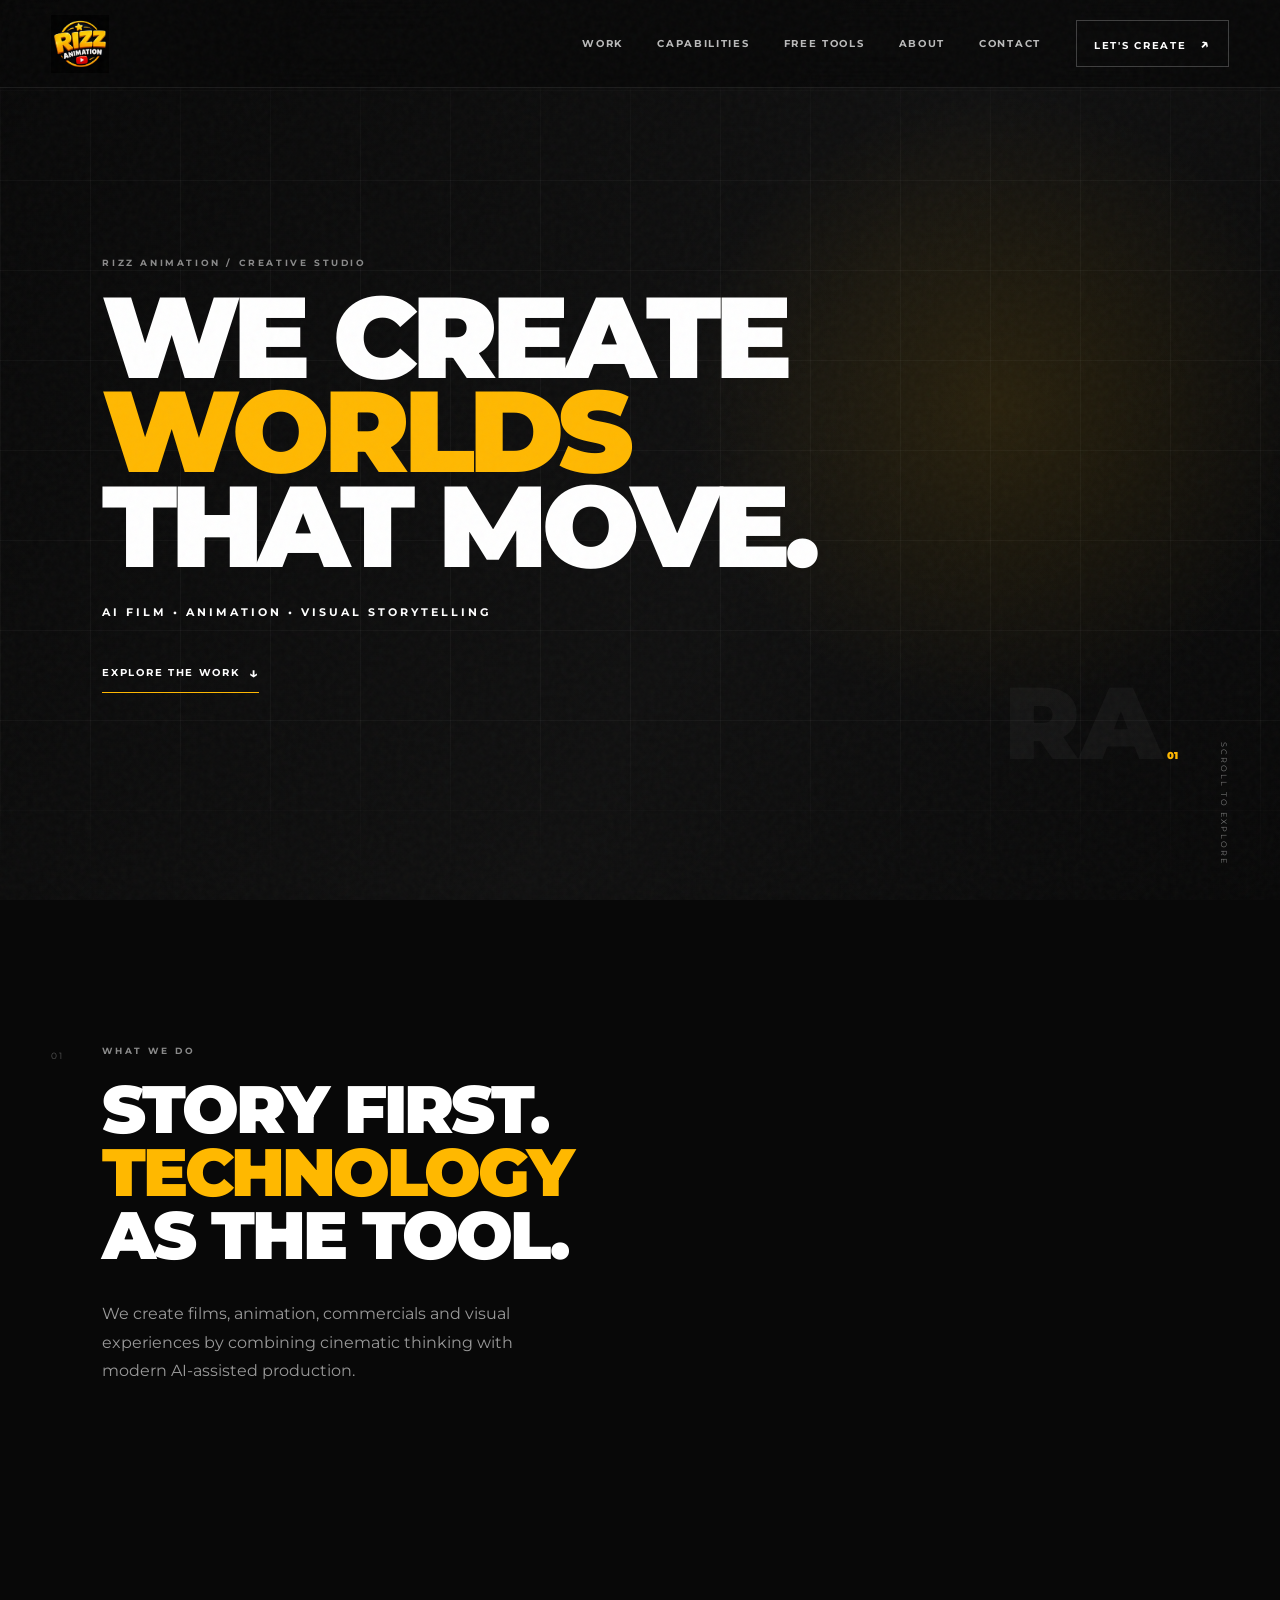
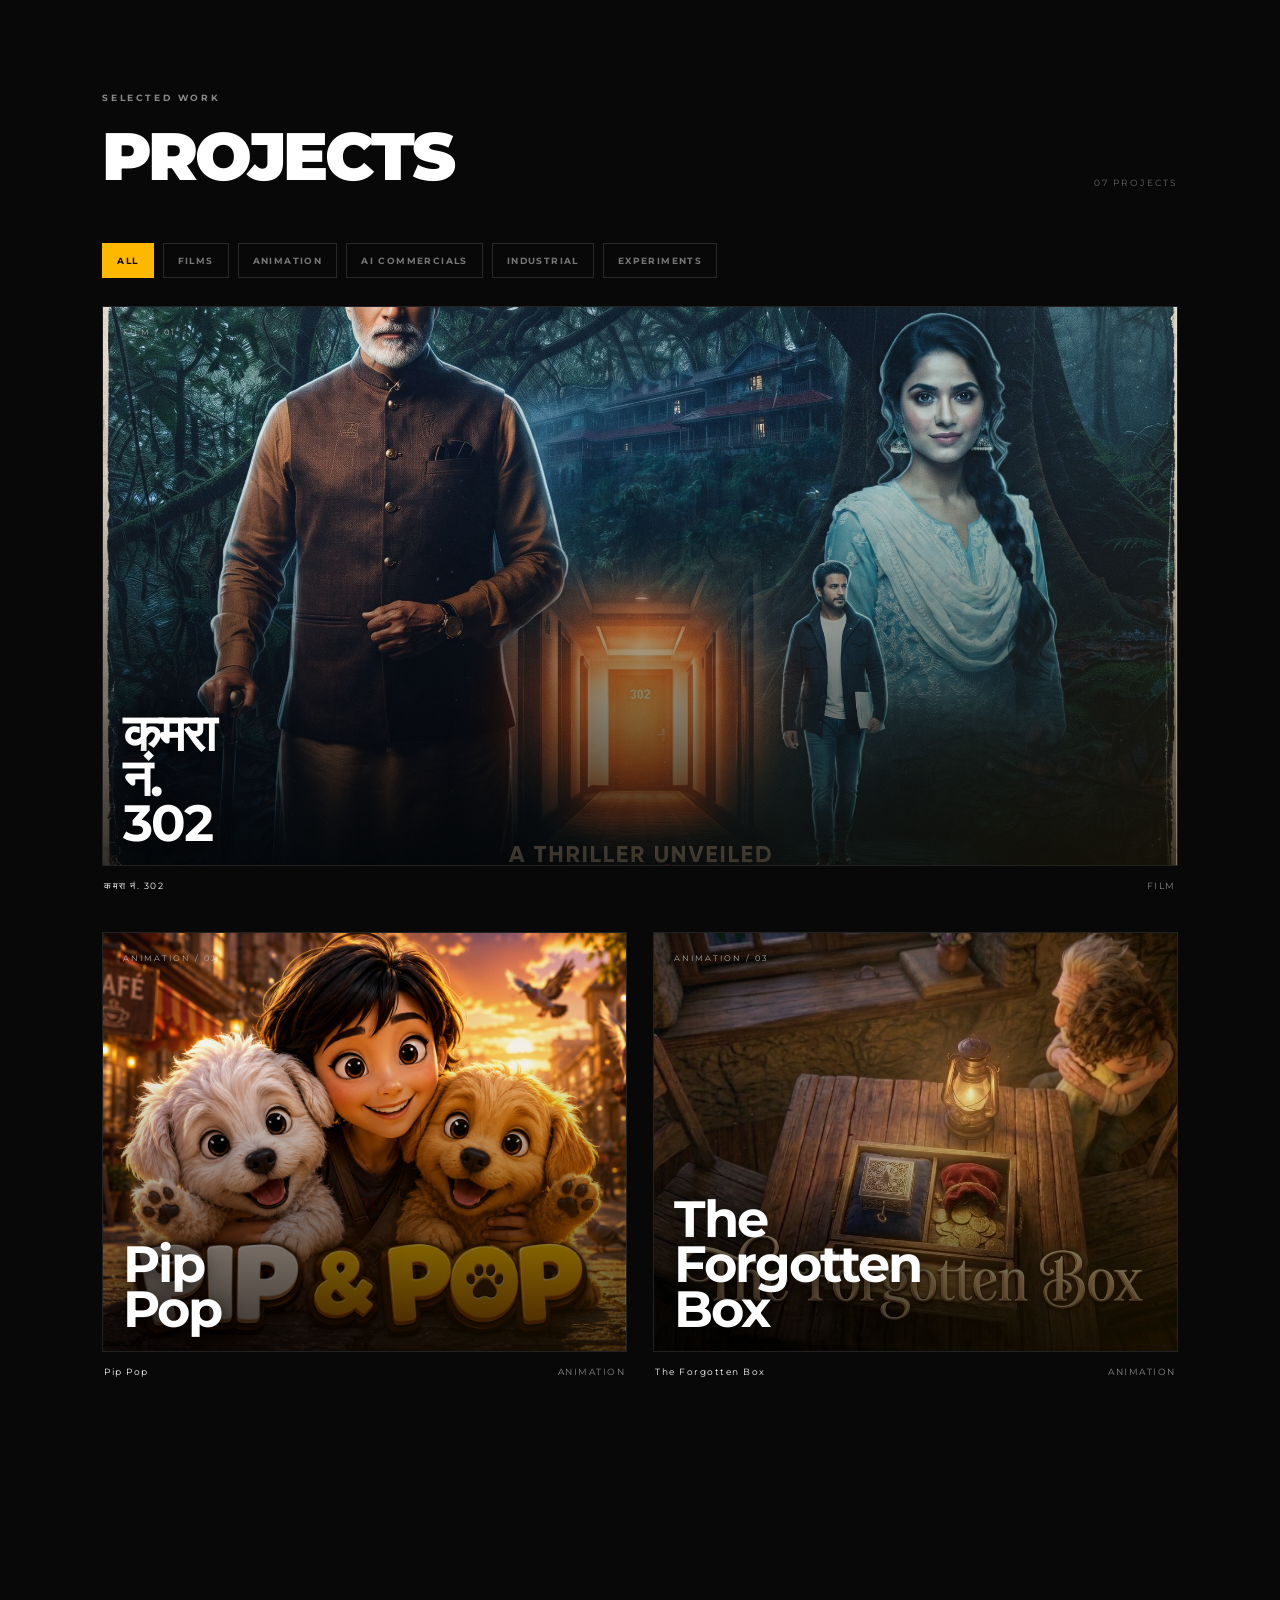
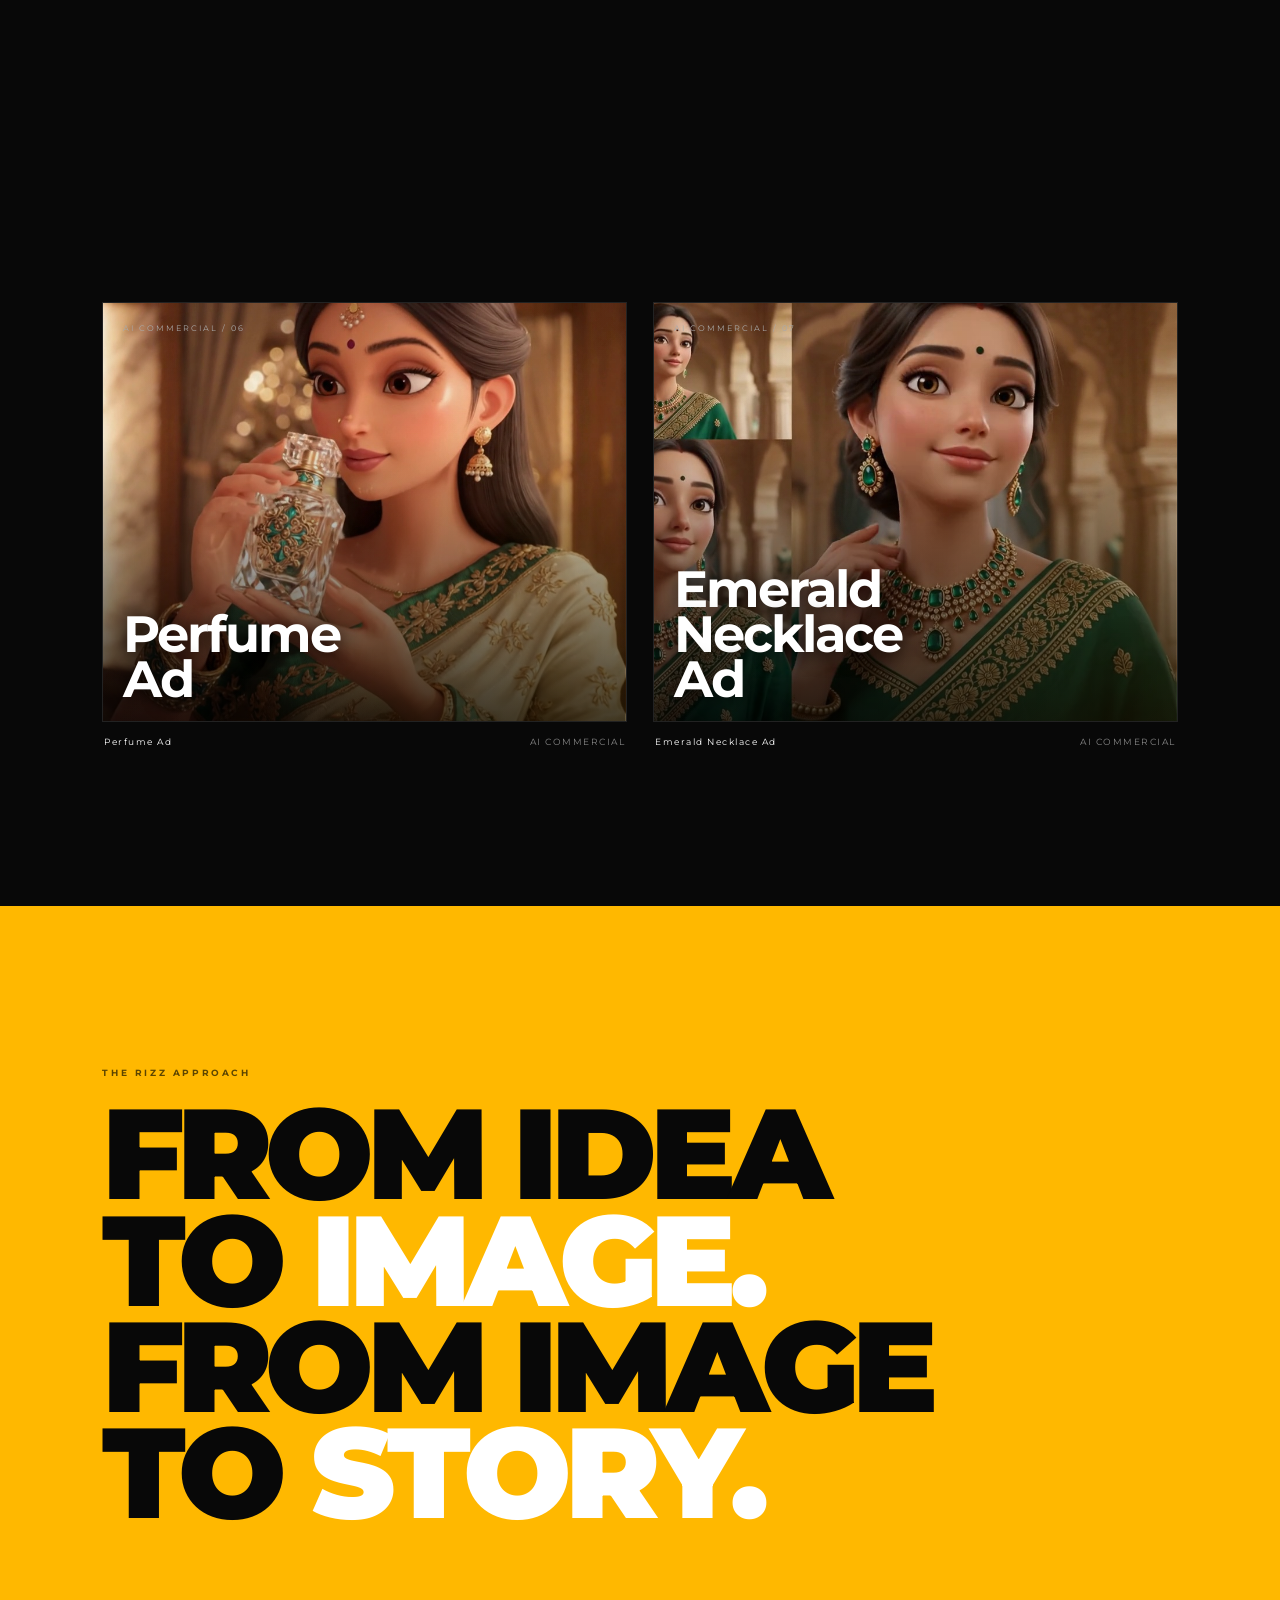
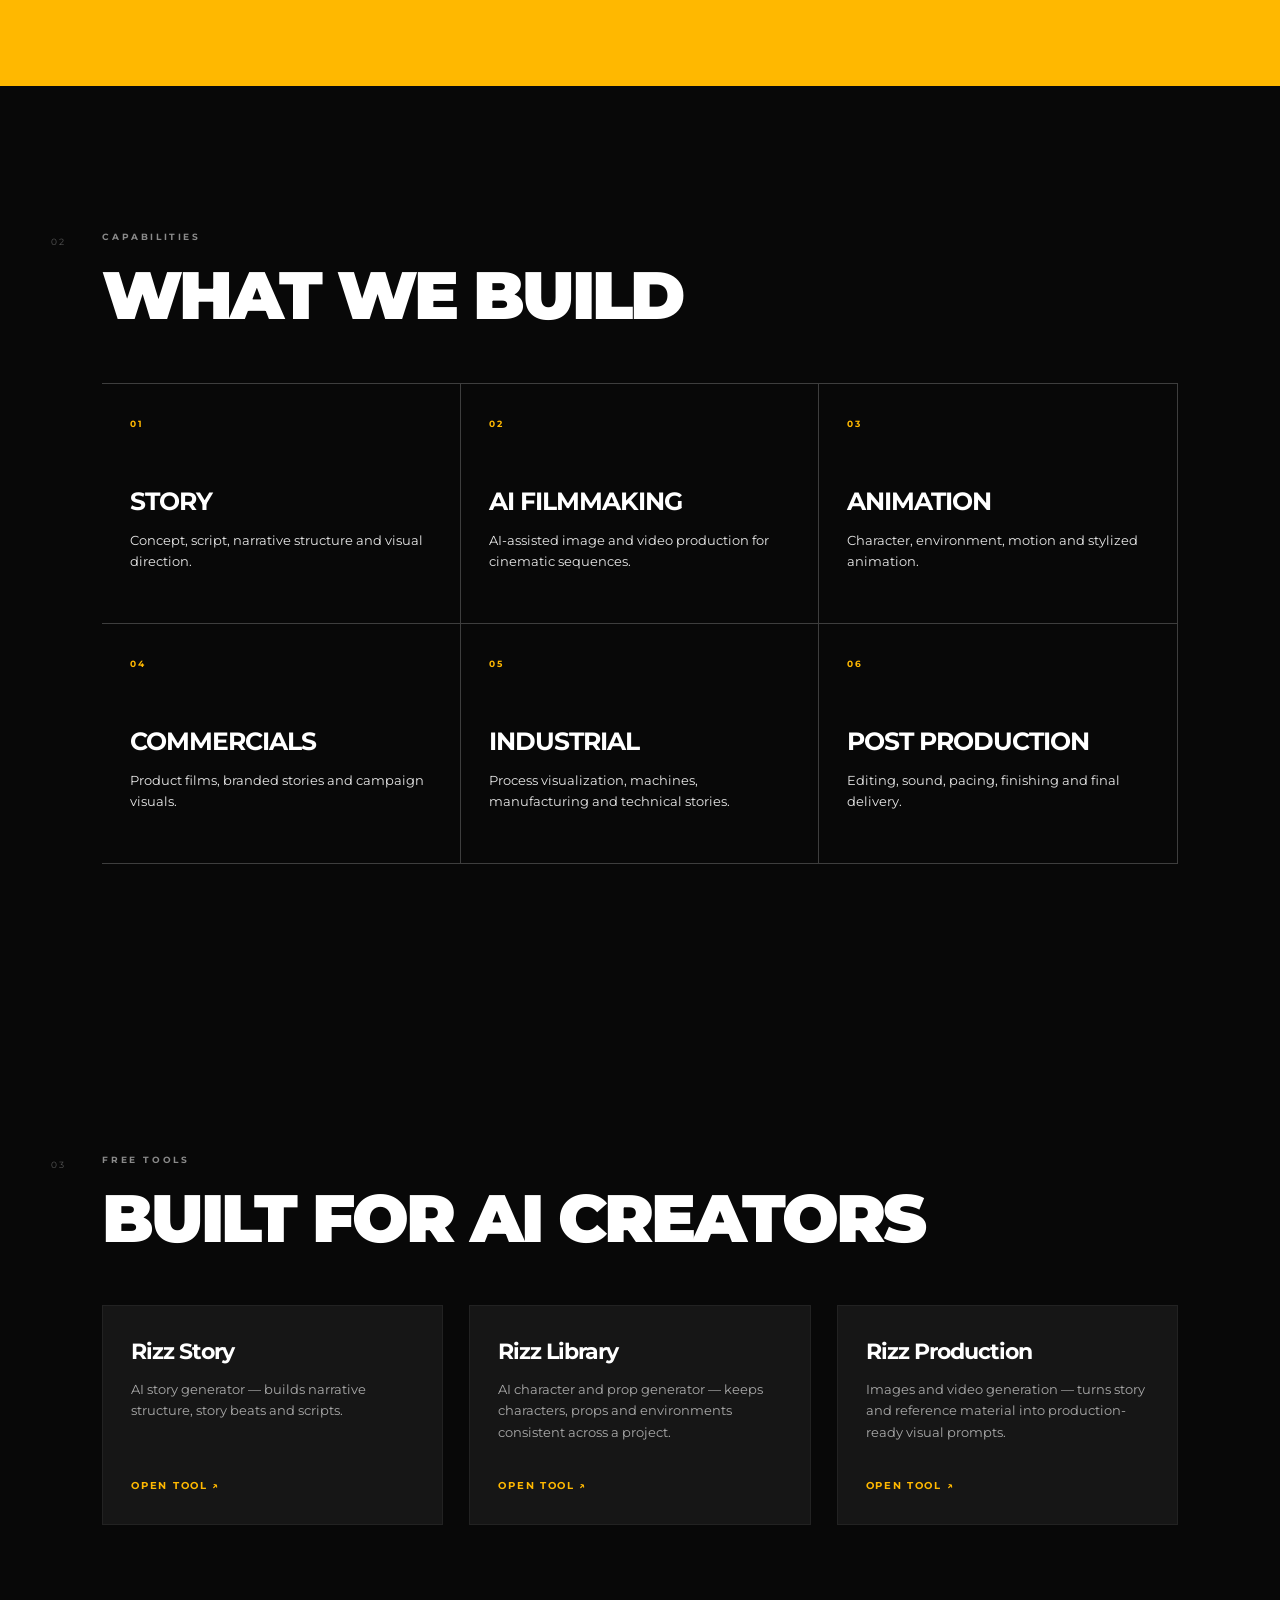
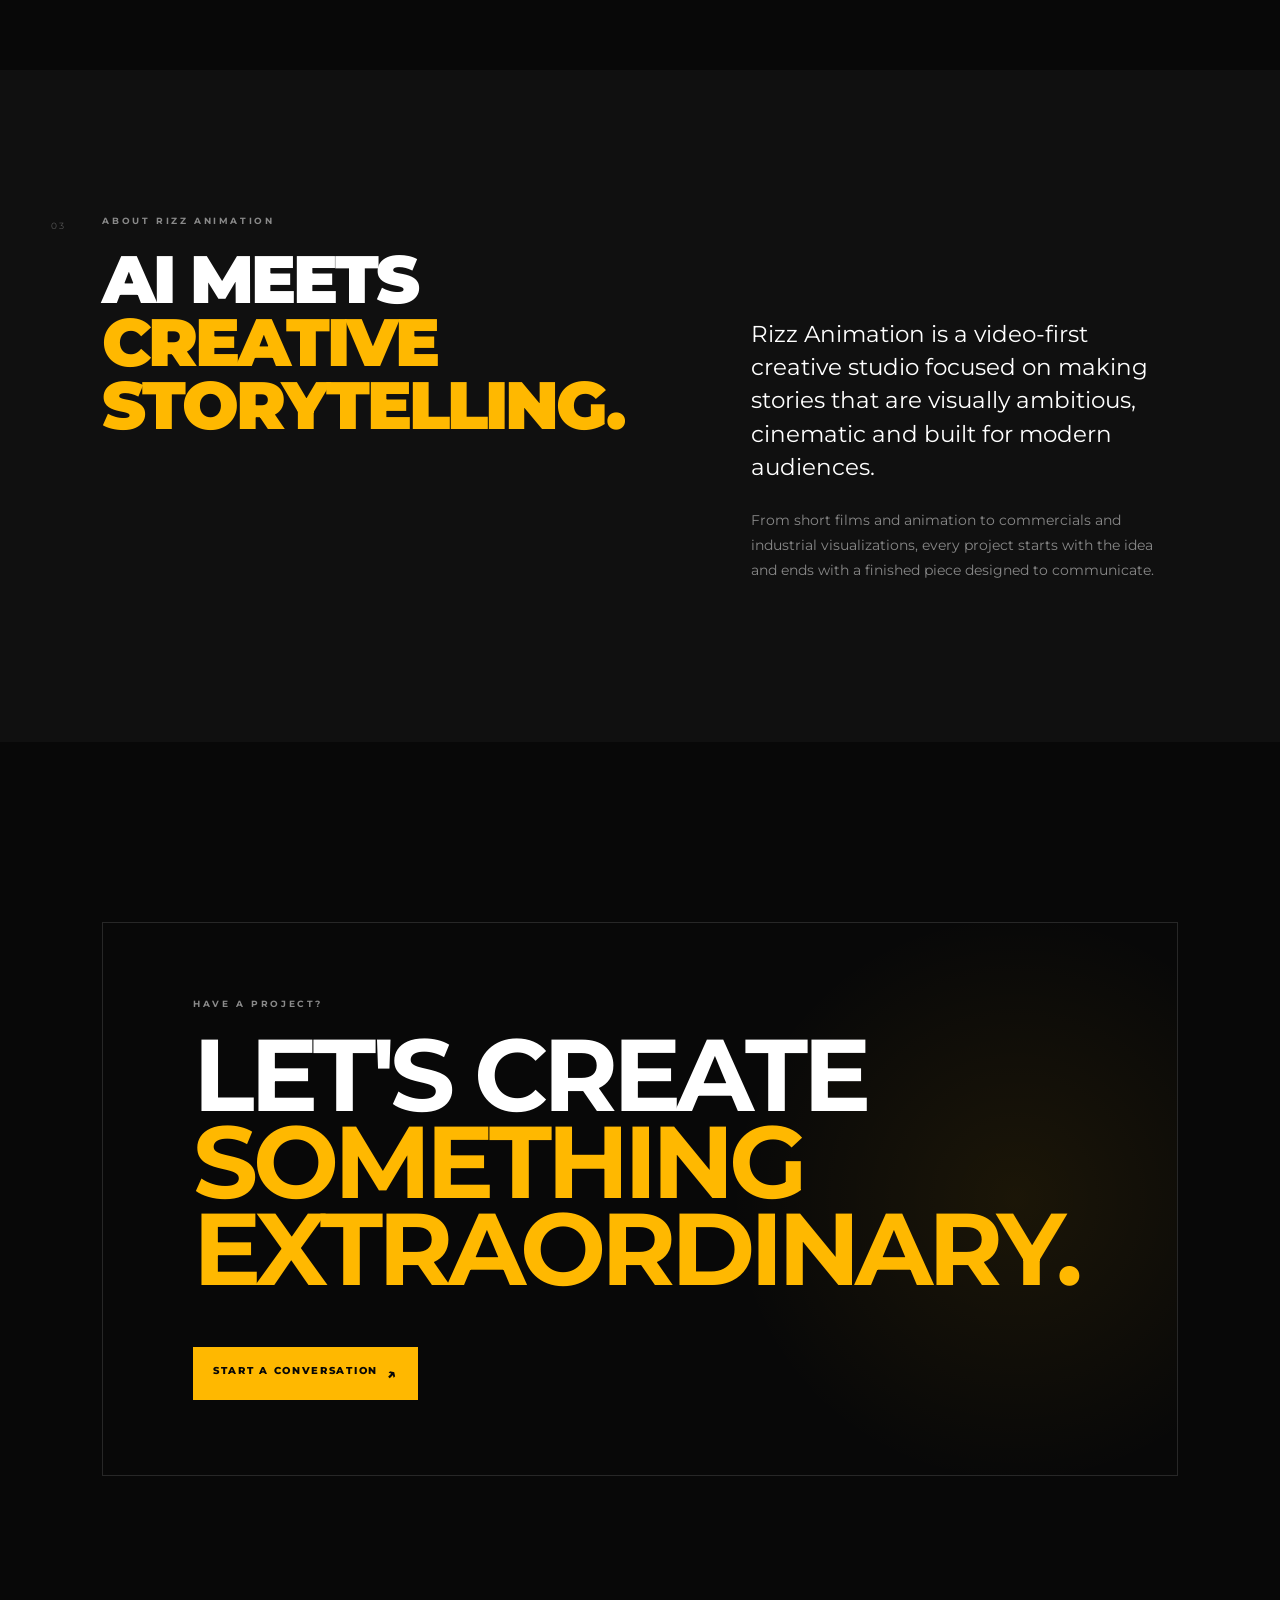
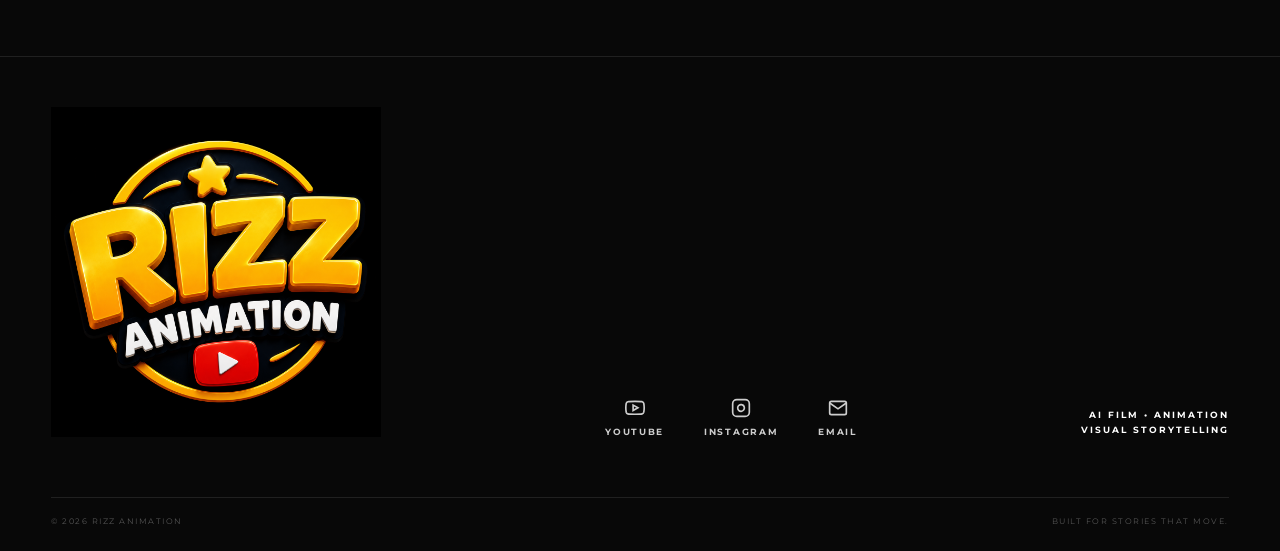
==== commit 463c338d: "'Add Free Tools section'" ====
--- a/index.html
+++ b/index.html
@@ -19,6 +19,7 @@
     <nav class="desktop-nav">
       <a href="#work">WORK</a>
       <a href="#capabilities">CAPABILITIES</a>
+      <a href="#tools">FREE TOOLS</a>
       <a href="#about">ABOUT</a>
       <a href="#contact">CONTACT</a>
     </nav>
@@ -29,6 +30,7 @@
   <div class="mobile-menu">
     <a href="#work">WORK</a>
     <a href="#capabilities">CAPABILITIES</a>
+    <a href="#tools">FREE TOOLS</a>
     <a href="#about">ABOUT</a>
     <a href="#contact">CONTACT</a>
   </div>
@@ -97,6 +99,16 @@
         <div class="cap reveal"><span>04</span><h3>COMMERCIALS</h3><p>Product films, branded stories and campaign visuals.</p></div>
         <div class="cap reveal"><span>05</span><h3>INDUSTRIAL</h3><p>Process visualization, machines, manufacturing and technical stories.</p></div>
         <div class="cap reveal"><span>06</span><h3>POST PRODUCTION</h3><p>Editing, sound, pacing, finishing and final delivery.</p></div>
+      </div>
+    </section>
+
+    <section class="tools section-pad" id="tools">
+      <div class="section-number">03</div>
+      <div class="section-heading reveal">
+        <div><p class="eyebrow">FREE TOOLS</p><h2>BUILT FOR AI CREATORS</h2></div>
+      </div>
+      <div class="tools-grid" id="toolsGrid">
+        <!-- Tool cards rendered here by script.js from data/tools.json -->
       </div>
     </section>
 
--- a/styles.css
+++ b/styles.css
@@ -1,5 +1,13 @@
 *{box-sizing:border-box}html{scroll-behavior:smooth}body{margin:0;background:#080808;color:#fff;font-family:Montserrat,Arial,sans-serif;overflow-x:hidden}.noise{position:fixed;inset:0;pointer-events:none;z-index:50;opacity:.035;background-image:url("data:image/svg+xml,%3Csvg viewBox='0 0 180 180' xmlns='http://www.w3.org/2000/svg'%3E%3Cfilter id='n'%3E%3CfeTurbulence type='fractalNoise' baseFrequency='.85' numOctaves='4' stitchTiles='stitch'/%3E%3C/filter%3E%3Crect width='100%25' height='100%25' filter='url(%23n)'/%3E%3C/svg%3E")}.site-header{height:88px;position:fixed;top:0;left:0;right:0;z-index:40;display:flex;align-items:center;padding:0 4vw;border-bottom:1px solid rgba(255,255,255,.08);background:rgba(8,8,8,.72);backdrop-filter:blur(18px);transition:.35s}.site-header.scrolled{height:72px}.brand{height:62px;display:flex;align-items:center}.brand img{height:58px;width:auto;display:block;object-fit:contain}.desktop-nav{display:flex;gap:34px;margin-left:auto;margin-right:35px}.desktop-nav a,.header-cta,.line-link{color:#fff;text-decoration:none;font-size:10px;font-weight:700;letter-spacing:1.7px}.desktop-nav a{opacity:.72;transition:.2s}.desktop-nav a:hover{opacity:1;color:#ffb800}.header-cta{border:1px solid rgba(255,255,255,.22);padding:13px 17px;transition:.25s}.header-cta:hover{background:#ffb800;color:#080808;border-color:#ffb800}.header-cta span,.line-link span,.contact-button span{font-size:15px;margin-left:9px}.menu-toggle{display:none;background:none;border:0}.mobile-menu{display:none}.hero{height:100vh;min-height:700px;position:relative;display:flex;align-items:center;padding:110px 8vw 60px;overflow:hidden;background:radial-gradient(circle at 78% 45%,rgba(255,184,0,.11),transparent 28%),linear-gradient(120deg,#080808 0%,#101010 58%,#080808 100%)}.hero-grid{position:absolute;inset:0;background:linear-gradient(rgba(255,255,255,.035) 1px,transparent 1px),linear-gradient(90deg,rgba(255,255,255,.035) 1px,transparent 1px);background-size:90px 90px;mask-image:linear-gradient(to bottom,transparent,black 20%,black 80%,transparent)}.hero-copy{position:relative;z-index:2;max-width:900px}.eyebrow{font-size:9px;letter-spacing:2.6px;color:#8a8a8a;font-weight:700;margin:0 0 22px}.hero h1{font-size:clamp(58px,9vw,150px);line-height:.82;letter-spacing:-6px;margin:0;font-weight:900}.hero h1 span,.about h2 span,.contact h2 span{color:#ffb800}
-.statement h2 span{color:#fff}.hero-sub{font-size:11px;letter-spacing:3px;font-weight:700;margin:32px 0 42px}.line-link{display:inline-flex;align-items:center;border-bottom:1px solid #ffb800;padding-bottom:10px}.hero-mark{position:absolute;right:8vw;bottom:14vh;font-size:8vw;font-weight:900;color:rgba(255,255,255,.04);line-height:1}.hero-mark span{font-size:10px;color:#ffb800;margin-left:5px}.scroll-note{position:absolute;right:4vw;bottom:35px;writing-mode:vertical-rl;font-size:8px;letter-spacing:2px;color:#777}.section-pad{padding:145px 8vw;position:relative}.section-number{position:absolute;left:4vw;top:150px;font-size:9px;letter-spacing:2px;color:#555}.intro{display:grid;grid-template-columns:1fr 4fr;min-height:540px;align-items:center}.intro-content{max-width:950px}.intro h2,.section-heading h2,.about h2{font-size:clamp(38px,5.2vw,82px);line-height:.95;letter-spacing:-3px;margin:0;font-weight:900}.intro h2 span{color:#ffb800}.intro-content>p:last-child{max-width:650px;color:#999;font-size:16px;line-height:1.8;margin-top:32px}.section-heading{display:flex;align-items:flex-end;justify-content:space-between;margin-bottom:55px}.count{font-size:9px;letter-spacing:2px;color:#666}.filters{display:flex;gap:9px;flex-wrap:wrap;margin-bottom:28px}.filter{font:700 9px Montserrat;border:1px solid #292929;background:transparent;color:#777;padding:11px 14px;letter-spacing:1.4px;cursor:pointer;transition:.2s}.filter:hover,.filter.active{color:#080808;background:#ffb800;border-color:#ffb800}.project-grid{display:grid;grid-template-columns:repeat(12,1fr);gap:26px}.project-card{grid-column:span 6;cursor:pointer}.project-card.featured{grid-column:span 12}.project-card.hidden{display:none}.project-art{height:420px;position:relative;overflow:hidden;display:flex;flex-direction:column;justify-content:space-between;padding:20px;background:#161616;border:1px solid #222;transition:transform .5s,border-color .3s}.featured .project-art{height:560px}.project-card:hover .project-art{transform:scale(.985);border-color:#ffb800}.project-art:after{content:"";position:absolute;inset:0;background:linear-gradient(120deg,rgba(255,255,255,.04),transparent 40%,rgba(255,184,0,.08));pointer-events:none}.project-art span{font-size:8px;letter-spacing:2px;color:#aaa;position:relative;z-index:2}.project-art b{font-size:clamp(27px,4vw,62px);line-height:.88;letter-spacing:-2px;position:relative;z-index:2;max-width:70%}.art-room{background:radial-gradient(circle at 50% 45%,#5c4a38 0 9%,transparent 10%),linear-gradient(135deg,#0b0b0b,#2a211a 45%,#090909)}.art-pip{background:radial-gradient(circle at 55% 48%,#ffb800 0 11%,#5b4300 12% 18%,transparent 19%),linear-gradient(140deg,#101010,#303030)}.art-box{background:linear-gradient(145deg,#101010,#33281c 52%,#090909)}.art-fressco{background:radial-gradient(circle at 60% 42%,#f1e4bd 0 18%,#7b6846 19% 21%,transparent 22%),linear-gradient(135deg,#201a13,#6e5630)}.art-trade{background:linear-gradient(135deg,#0b0b0b 30%,#18333a 60%,#0a0a0a);}.art-rail{background:linear-gradient(155deg,#111,#55412b 48%,#0a0a0a)}.art-machine{background:radial-gradient(circle at 62% 50%,#8d8d8d 0 8%,#2c2c2c 9% 19%,transparent 20%),linear-gradient(135deg,#090909,#343434)}.project-meta{display:flex;justify-content:space-between;padding:14px 2px;font-size:9px;letter-spacing:1.5px;color:#888}.project-meta span:first-child{color:#fff}.statement{min-height:780px;padding:160px 8vw;display:flex;align-items:center;background:#ffb800;color:#080808}.statement .eyebrow{color:#5c4500}.statement h2{font-size:clamp(54px,10vw,150px);line-height:.83;letter-spacing:-7px;margin:0;font-weight:900}.cap-grid{display:grid;grid-template-columns:repeat(3,1fr);border-top:1px solid rgba(255,255,255,.22)}.cap{min-height:240px;padding:28px;border-right:1px solid rgba(255,255,255,.22);border-bottom:1px solid rgba(255,255,255,.22)}.cap span{font-size:9px;color:#ffb800;letter-spacing:2px;font-weight:700}.cap h3{font-size:25px;margin:55px 0 14px;letter-spacing:-1px}.cap p{color:#e8e8e8;line-height:1.65;font-size:13px;max-width:300px}.about{background:#101010}.about-layout{display:grid;grid-template-columns:1fr 1fr;gap:10vw}.about-title h2{margin-top:0}.about-copy{padding-top:80px;max-width:580px}.about-copy p{color:#888;line-height:1.8;font-size:14px}.about-copy .large{color:#fff;font-size:23px;line-height:1.45}.contact{padding-top:180px;padding-bottom:180px}.contact-box{border:1px solid #272727;padding:75px 7vw;position:relative;overflow:hidden;background:radial-gradient(circle at 85% 50%,rgba(255,184,0,.08),transparent 30%)}.contact h2{font-size:clamp(50px,8vw,120px);line-height:.85;letter-spacing:-5px;margin:0 0 55px}.contact-button{display:inline-flex;color:#080808;background:#ffb800;text-decoration:none;padding:17px 20px;font-size:10px;font-weight:800;letter-spacing:1.7px}.contact-button:hover{background:#fff}footer{padding:50px 4vw 25px;border-top:1px solid #202020}.footer-top{display:flex;justify-content:space-between;align-items:flex-end;padding-bottom:60px}.footer-top img{width:min(330px,50vw);height:auto}.footer-tag{font-size:9px;line-height:1.7;letter-spacing:2px;color:#fff;font-weight:700;text-align:right}
+.statement h2 span{color:#fff}.hero-sub{font-size:11px;letter-spacing:3px;font-weight:700;margin:32px 0 42px}.line-link{display:inline-flex;align-items:center;border-bottom:1px solid #ffb800;padding-bottom:10px}.hero-mark{position:absolute;right:8vw;bottom:14vh;font-size:8vw;font-weight:900;color:rgba(255,255,255,.04);line-height:1}.hero-mark span{font-size:10px;color:#ffb800;margin-left:5px}.scroll-note{position:absolute;right:4vw;bottom:35px;writing-mode:vertical-rl;font-size:8px;letter-spacing:2px;color:#777}.section-pad{padding:145px 8vw;position:relative}.section-number{position:absolute;left:4vw;top:150px;font-size:9px;letter-spacing:2px;color:#555}.intro{display:grid;grid-template-columns:1fr 4fr;min-height:540px;align-items:center}.intro-content{max-width:950px}.intro h2,.section-heading h2,.about h2{font-size:clamp(38px,5.2vw,82px);line-height:.95;letter-spacing:-3px;margin:0;font-weight:900}.intro h2 span{color:#ffb800}.intro-content>p:last-child{max-width:650px;color:#999;font-size:16px;line-height:1.8;margin-top:32px}.section-heading{display:flex;align-items:flex-end;justify-content:space-between;margin-bottom:55px}.count{font-size:9px;letter-spacing:2px;color:#666}.filters{display:flex;gap:9px;flex-wrap:wrap;margin-bottom:28px}.filter{font:700 9px Montserrat;border:1px solid #292929;background:transparent;color:#777;padding:11px 14px;letter-spacing:1.4px;cursor:pointer;transition:.2s}.filter:hover,.filter.active{color:#080808;background:#ffb800;border-color:#ffb800}.project-grid{display:grid;grid-template-columns:repeat(12,1fr);gap:26px}.project-card{grid-column:span 6;cursor:pointer}.project-card.featured{grid-column:span 12}.project-card.hidden{display:none}.project-art{height:420px;position:relative;overflow:hidden;display:flex;flex-direction:column;justify-content:space-between;padding:20px;background:#161616;border:1px solid #222;transition:transform .5s,border-color .3s}.featured .project-art{height:560px}.project-card:hover .project-art{transform:scale(.985);border-color:#ffb800}.project-art:after{content:"";position:absolute;inset:0;background:linear-gradient(120deg,rgba(255,255,255,.04),transparent 40%,rgba(255,184,0,.08));pointer-events:none}.project-art span{font-size:8px;letter-spacing:2px;color:#aaa;position:relative;z-index:2}.project-art b{font-size:clamp(27px,4vw,62px);line-height:.88;letter-spacing:-2px;position:relative;z-index:2;max-width:70%}.art-room{background:radial-gradient(circle at 50% 45%,#5c4a38 0 9%,transparent 10%),linear-gradient(135deg,#0b0b0b,#2a211a 45%,#090909)}.art-pip{background:radial-gradient(circle at 55% 48%,#ffb800 0 11%,#5b4300 12% 18%,transparent 19%),linear-gradient(140deg,#101010,#303030)}.art-box{background:linear-gradient(145deg,#101010,#33281c 52%,#090909)}.art-fressco{background:radial-gradient(circle at 60% 42%,#f1e4bd 0 18%,#7b6846 19% 21%,transparent 22%),linear-gradient(135deg,#201a13,#6e5630)}.art-trade{background:linear-gradient(135deg,#0b0b0b 30%,#18333a 60%,#0a0a0a);}.art-rail{background:linear-gradient(155deg,#111,#55412b 48%,#0a0a0a)}.art-machine{background:radial-gradient(circle at 62% 50%,#8d8d8d 0 8%,#2c2c2c 9% 19%,transparent 20%),linear-gradient(135deg,#090909,#343434)}.project-meta{display:flex;justify-content:space-between;padding:14px 2px;font-size:9px;letter-spacing:1.5px;color:#888}.project-meta span:first-child{color:#fff}.statement{min-height:780px;padding:160px 8vw;display:flex;align-items:center;background:#ffb800;color:#080808}.statement .eyebrow{color:#5c4500}.statement h2{font-size:clamp(54px,10vw,150px);line-height:.83;letter-spacing:-7px;margin:0;font-weight:900}.cap-grid{display:grid;grid-template-columns:repeat(3,1fr);border-top:1px solid rgba(255,255,255,.22)}.cap{min-height:240px;padding:28px;border-right:1px solid rgba(255,255,255,.22);border-bottom:1px solid rgba(255,255,255,.22)}.cap span{font-size:9px;color:#ffb800;letter-spacing:2px;font-weight:700}.cap h3{font-size:25px;margin:55px 0 14px;letter-spacing:-1px}.cap p{color:#e8e8e8;line-height:1.65;font-size:13px;max-width:300px}.tools-grid{display:grid;grid-template-columns:repeat(3,1fr);gap:26px}
+.tool-card{background:#161616;border:1px solid #222;padding:32px 28px;transition:transform .3s,border-color .3s;display:flex;flex-direction:column;min-height:220px}
+.tool-card:hover{transform:translateY(-4px);border-color:#ffb800}
+.tool-card h3{font-size:22px;margin:0 0 14px;letter-spacing:-1px}
+.tool-card p{color:#aaa;line-height:1.65;font-size:13px;flex-grow:1;margin:0 0 24px}
+.tool-card a{display:inline-flex;align-items:center;gap:8px;color:#ffb800;text-decoration:none;font-size:10px;font-weight:700;letter-spacing:1.7px}
+.tool-card a:hover{color:#fff}
+@media(max-width:900px){.tools-grid{grid-template-columns:1fr}}
+.about{background:#101010}.about-layout{display:grid;grid-template-columns:1fr 1fr;gap:10vw}.about-title h2{margin-top:0}.about-copy{padding-top:80px;max-width:580px}.about-copy p{color:#888;line-height:1.8;font-size:14px}.about-copy .large{color:#fff;font-size:23px;line-height:1.45}.contact{padding-top:180px;padding-bottom:180px}.contact-box{border:1px solid #272727;padding:75px 7vw;position:relative;overflow:hidden;background:radial-gradient(circle at 85% 50%,rgba(255,184,0,.08),transparent 30%)}.contact h2{font-size:clamp(50px,8vw,120px);line-height:.85;letter-spacing:-5px;margin:0 0 55px}.contact-button{display:inline-flex;color:#080808;background:#ffb800;text-decoration:none;padding:17px 20px;font-size:10px;font-weight:800;letter-spacing:1.7px}.contact-button:hover{background:#fff}footer{padding:50px 4vw 25px;border-top:1px solid #202020}.footer-top{display:flex;justify-content:space-between;align-items:flex-end;padding-bottom:60px}.footer-top img{width:min(330px,50vw);height:auto}.footer-tag{font-size:9px;line-height:1.7;letter-spacing:2px;color:#fff;font-weight:700;text-align:right}
 .footer-links{display:flex;gap:40px;align-items:center}
 .footer-links a{display:flex;flex-direction:column;align-items:center;gap:8px;color:#fff;text-decoration:none;font-size:9px;font-weight:700;letter-spacing:1.7px;opacity:.8;transition:.2s}
 .footer-links a:hover{opacity:1;color:#ffb800}
